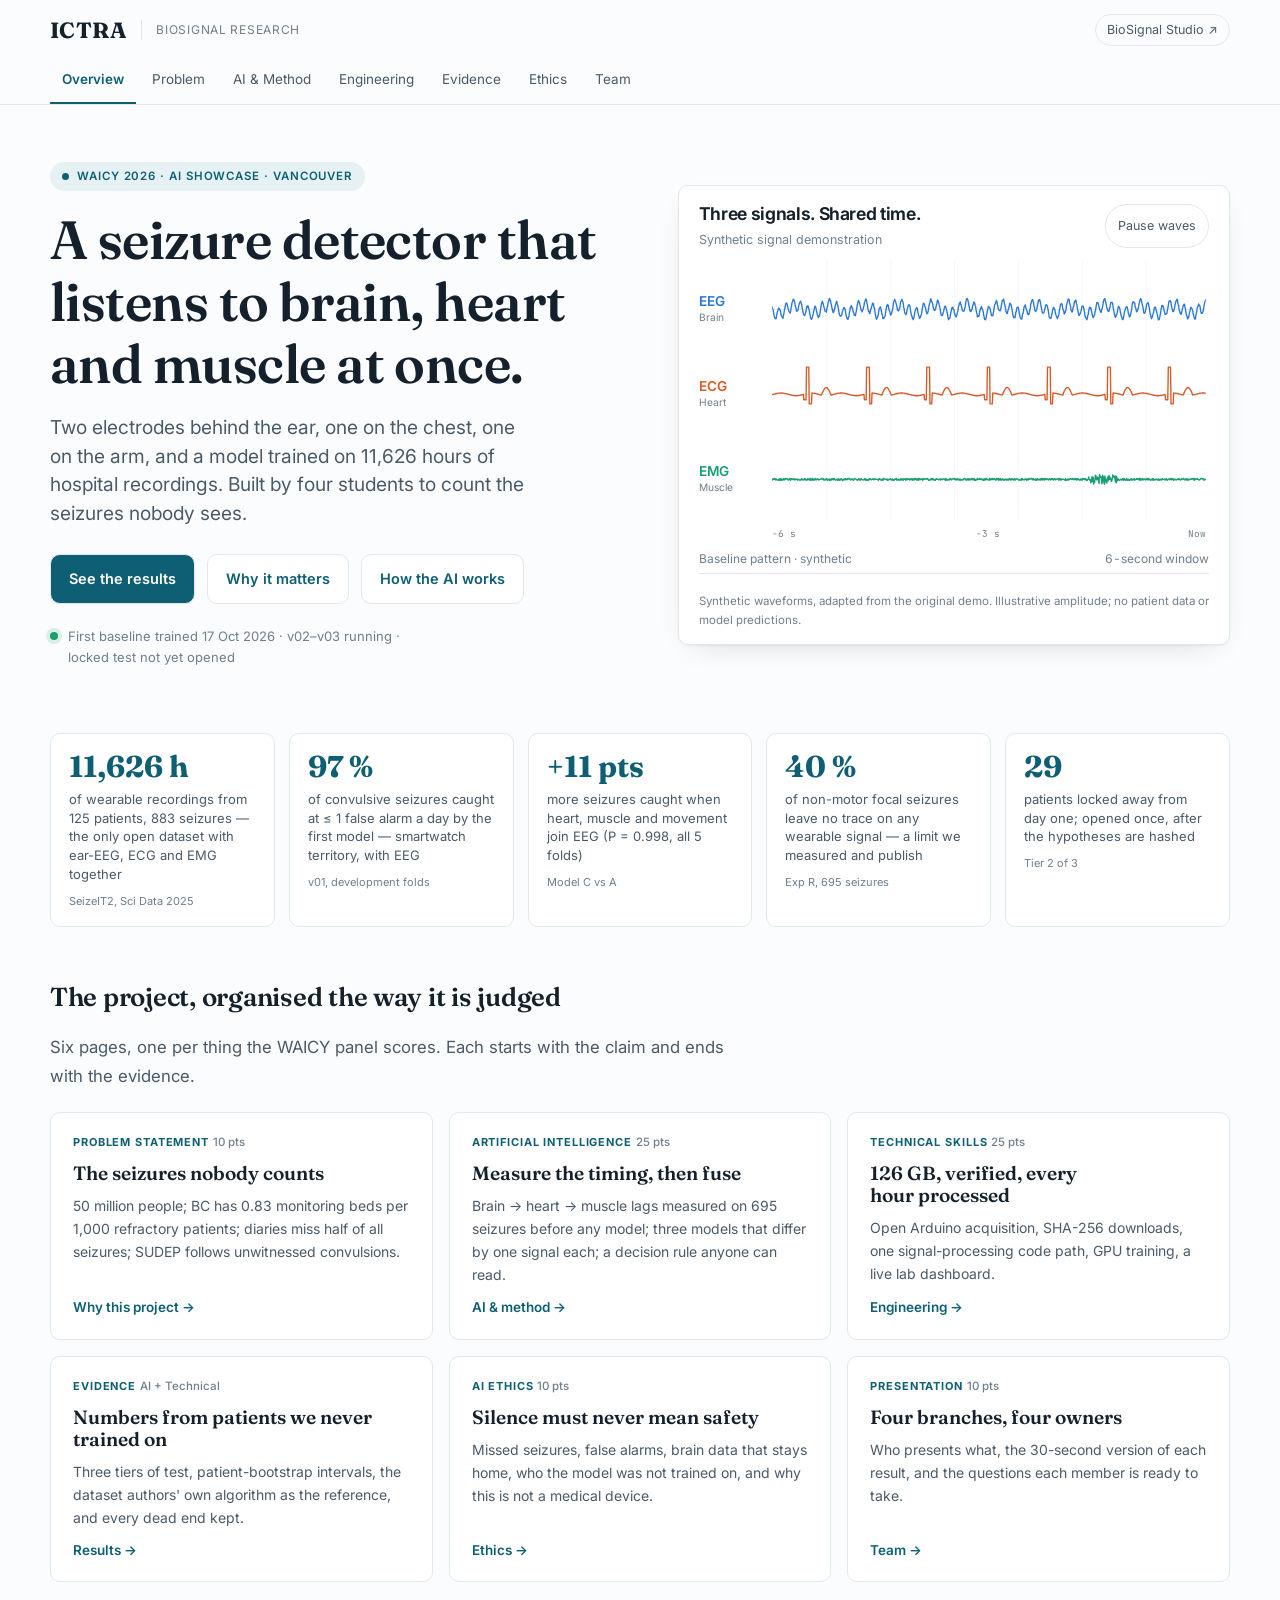
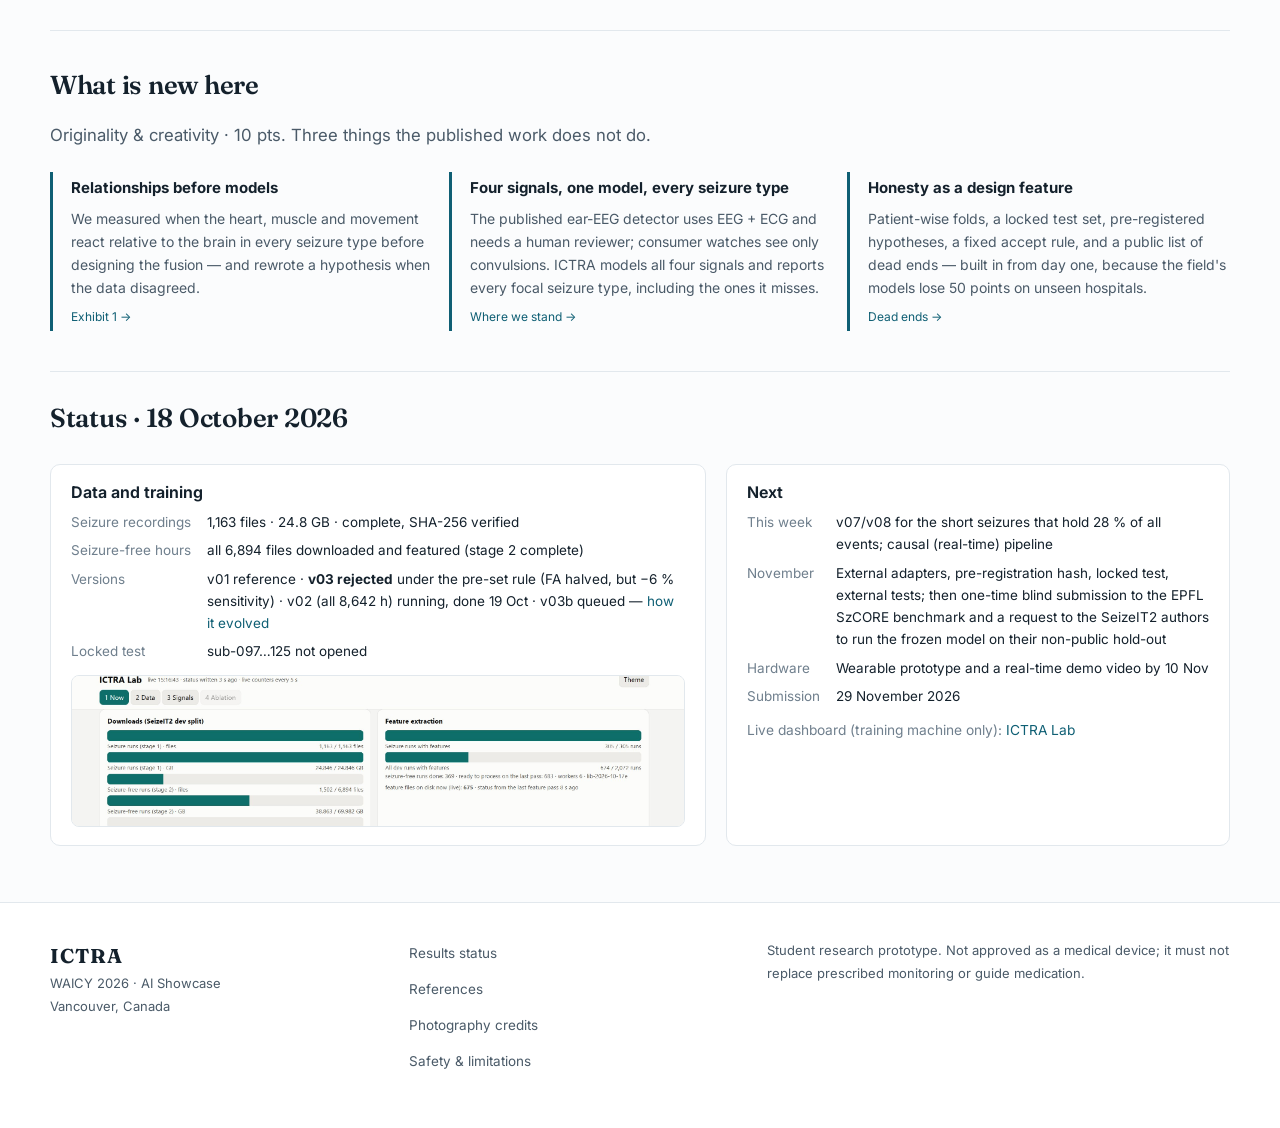
==== index.html @ e7a68065 "ICTRA research site - 18 Oct 2026" ====
<!doctype html><html lang="en" data-theme="light"><head><meta charset="utf-8"><meta name="viewport" content="width=device-width,initial-scale=1"><title>Overview | ICTRA Research</title><meta name="description" content="An open research prototype for multimodal seizure detection."><link rel="stylesheet" href="source.css"><link rel="stylesheet" href="research-layout.css?v=20261018b"><link rel="preconnect" href="https://fonts.googleapis.com"><link rel="preconnect" href="https://fonts.gstatic.com" crossorigin><link rel="stylesheet" href="https://fonts.googleapis.com/css2?family=Fraunces:opsz,wght@9..144,500;9..144,600;9..144,700&family=Inter:wght@400;500;600;700&family=JetBrains+Mono:wght@400;500&display=swap"><link rel="stylesheet" href="ictra-theme.css?v=20261018b"><link rel="icon" href="data:image/svg+xml,%3Csvg xmlns=%27http://www.w3.org/2000/svg%27 viewBox=%270 0 32 32%27%3E%3Crect width=%2732%27 height=%2732%27 rx=%276%27 fill=%27%230d6c86%27/%3E%3Cpolyline points=%274,18 9,18 12,10 15,24 18,14 21,18 28,18%27 fill=%27none%27 stroke=%27%23fff%27 stroke-width=%272.4%27 stroke-linejoin=%27round%27 stroke-linecap=%27round%27/%3E%3C/svg%3E"><meta name="theme-color" content="#0d6c86"><meta property="og:title" content="Overview | ICTRA Research"><meta property="og:description" content="An open research prototype for multimodal seizure detection."><meta property="og:type" content="website"></head><body><a class="skip-link" href="#main">Skip to content</a><header class="site-header"><div class="site-wrap masthead"><a href="index.html" class="site-brand">ICTRA<span>Biosignal Research</span></a><a class="repo-link" href="https://github.com/AICAllenZhou/biosignal-studio" target="_blank" rel="noopener">BioSignal Studio ↗</a><button class="menu-toggle" aria-expanded="false" aria-controls="primary-nav">Menu</button></div><nav id="primary-nav" class="primary-nav" aria-label="Main navigation"><div class="site-wrap"><a href="index.html" aria-current="page">Overview</a><a href="background.html">Problem</a><a href="science.html">AI & Method</a><a href="system.html">Engineering</a><a href="evidence.html">Evidence</a><a href="safety.html">Ethics</a><a href="team.html">Team</a></div></nav></header><main id="main">
<section class="hero site-wrap"><div class="hero-grid">
<div>
<span class="rubric-tag">WAICY 2026 · AI Showcase · Vancouver</span>
<h1>A seizure detector that listens to brain, heart and muscle at once.</h1>
<p class="lede">Two electrodes behind the ear, one on the chest, one on the arm, and a model trained on 11,626 hours of hospital recordings. Built by four students to count the seizures nobody sees.</p>
<div class="hero-actions"><a class="btn btn-primary" href="evidence.html#v01">See the results</a><a class="btn btn-ghost" href="background.html">Why it matters</a><a class="btn btn-ghost" href="science.html#ai">How the AI works</a></div>
<p class="hero-status"><i></i> First baseline trained 17 Oct 2026 · v02–v03 running · locked test not yet opened</p>
</div>
<figure class="signal-panel" id="signal-demo" aria-labelledby="signal-title">
    <div class="signal-panel-heading"><div><h2 id="signal-title">Three signals. Shared time.</h2><p>Synthetic signal demonstration</p></div><button id="wave-toggle" type="button" aria-controls="hero-waves" disabled>Start waves</button></div>
    <svg id="hero-waves" viewBox="0 0 600 330" role="img" aria-labelledby="wave-title wave-description"><title id="wave-title">Scrolling EEG, ECG and EMG demonstration</title><desc id="wave-description">Three synthetic waveforms scroll together, cycling between baseline patterns and increased activity. Not patient recordings, live device measurements or model predictions.</desc><defs><pattern id="wave-grid" width="75" height="100" patternUnits="userSpaceOnUse"><path d="M 0 0 V 100" fill="none" stroke="#e2e9ed" stroke-width="1"/></pattern><clipPath id="wave-clip"><rect x="86" y="0" width="510" height="306"/></clipPath></defs><rect x="86" y="0" width="510" height="306" fill="url(#wave-grid)"/><g class="wave-baselines"><path d="M86 58H596M86 158H596M86 258H596"/></g><g class="wave-labels"><text x="0" y="54" class="wave-eeg">EEG</text><text x="0" y="72" class="wave-sublabel">Brain</text><text x="0" y="154" class="wave-ecg">ECG</text><text x="0" y="172" class="wave-sublabel">Heart</text><text x="0" y="254" class="wave-emg">EMG</text><text x="0" y="272" class="wave-sublabel">Muscle</text></g><g clip-path="url(#wave-clip)" fill="none" stroke-linecap="round" stroke-linejoin="round"><polyline id="wave-eeg" class="wave-trace wave-eeg" points="86,58 112,53 130,64 151,48 170,61 194,53 218,65 240,51 270,59 296,47 320,63 350,51 380,60 410,48 440,65 470,52 500,61 530,50 560,62 596,58"/><polyline id="wave-ecg" class="wave-trace wave-ecg" points="86,158 150,158 158,166 163,129 168,174 176,158 204,158 218,150 232,158 290,158 298,166 303,129 308,174 316,158 344,158 358,150 372,158 430,158 438,166 443,129 448,174 456,158 484,158 498,150 512,158 596,158"/><polyline id="wave-emg" class="wave-trace wave-emg" points="86,258 140,260 180,256 220,260 250,257 270,263 275,244 280,270 286,247 292,264 300,258 350,260 400,256 440,261 480,257 520,260 560,256 596,258"/></g><g class="wave-axis"><text x="86" y="326">−6 s</text><text x="340" y="326" text-anchor="middle">−3 s</text><text x="596" y="326" text-anchor="end">Now</text></g></svg>
    <div class="signal-playback"><span id="wave-state">Static preview</span><span>6-second window</span></div>
    <figcaption>Synthetic waveforms, adapted from the original demo. Illustrative amplitude; no patient data or model predictions.</figcaption>
    <noscript><p class="source-note">JavaScript is off. A static waveform preview is shown.</p></noscript>
  </figure>
</div></section>

<section class="numbers site-wrap" aria-label="ICTRA in numbers">
<div class="numbers-grid">
<div class="num"><b>11,626 h</b><span>of wearable recordings from 125 patients, 883 seizures — the only open dataset with ear-EEG, ECG and EMG together</span><small>SeizeIT2, Sci Data 2025</small></div>
<div class="num"><b>97 %</b><span>of convulsive seizures caught at ≤ 1 false alarm a day by the first model — smartwatch territory, with EEG</span><small>v01, development folds</small></div>
<div class="num"><b>+11 pts</b><span>more seizures caught when heart, muscle and movement join EEG (P = 0.998, all 5 folds)</span><small>Model C vs A</small></div>
<div class="num"><b>40 %</b><span>of non-motor focal seizures leave no trace on any wearable signal — a limit we measured and publish</span><small>Exp R, 695 seizures</small></div>
<div class="num"><b>29</b><span>patients locked away from day one; opened once, after the hypotheses are hashed</span><small>Tier 2 of 3</small></div>
</div>
</section>

<section class="rubric-map site-wrap" aria-labelledby="map-heading">
<div class="sec-head"><h2 id="map-heading">The project, organised the way it is judged</h2><p class="lead">Six pages, one per thing the WAICY panel scores. Each starts with the claim and ends with the evidence.</p></div>
<div class="rubric-grid">
<a class="rubric-card" href="background.html"><span class="k">Problem statement <span class="pts">10 pts</span></span><h3>The seizures nobody counts</h3><p>50 million people; BC has 0.83 monitoring beds per 1,000 refractory patients; diaries miss half of all seizures; SUDEP follows unwitnessed convulsions.</p><span class="go">Why this project →</span></a>
<a class="rubric-card" href="science.html"><span class="k">Artificial intelligence <span class="pts">25 pts</span></span><h3>Measure the timing, then fuse</h3><p>Brain → heart → muscle lags measured on 695 seizures before any model; three models that differ by one signal each; a decision rule anyone can read.</p><span class="go">AI &amp; method →</span></a>
<a class="rubric-card" href="system.html"><span class="k">Technical skills <span class="pts">25 pts</span></span><h3>126 GB, verified, every hour processed</h3><p>Open Arduino acquisition, SHA-256 downloads, one signal-processing code path, GPU training, a live lab dashboard.</p><span class="go">Engineering →</span></a>
<a class="rubric-card" href="evidence.html"><span class="k">Evidence <span class="pts">AI + Technical</span></span><h3>Numbers from patients we never trained on</h3><p>Three tiers of test, patient-bootstrap intervals, the dataset authors' own algorithm as the reference, and every dead end kept.</p><span class="go">Results →</span></a>
<a class="rubric-card" href="safety.html"><span class="k">AI ethics <span class="pts">10 pts</span></span><h3>Silence must never mean safety</h3><p>Missed seizures, false alarms, brain data that stays home, who the model was not trained on, and why this is not a medical device.</p><span class="go">Ethics →</span></a>
<a class="rubric-card" href="team.html"><span class="k">Presentation <span class="pts">10 pts</span></span><h3>Four branches, four owners</h3><p>Who presents what, the 30-second version of each result, and the questions each member is ready to take.</p><span class="go">Team →</span></a>
</div>
</section>

<section class="newness site-wrap" aria-labelledby="new-heading">
<div class="sec-head"><h2 id="new-heading">What is new here</h2><p class="lead">Originality &amp; creativity · 10 pts. Three things the published work does not do.</p></div>
<div class="new-grid">
<div class="new-item"><b>Relationships before models</b><p>We measured when the heart, muscle and movement react relative to the brain in every seizure type before designing the fusion — and rewrote a hypothesis when the data disagreed.</p><small><a href="evidence.html#expr">Exhibit 1 →</a></small></div>
<div class="new-item"><b>Four signals, one model, every seizure type</b><p>The published ear-EEG detector uses EEG + ECG and needs a human reviewer; consumer watches see only convulsions. ICTRA models all four signals and reports every focal seizure type, including the ones it misses.</p><small><a href="evidence.html#landscape">Where we stand →</a></small></div>
<div class="new-item"><b>Honesty as a design feature</b><p>Patient-wise folds, a locked test set, pre-registered hypotheses, a fixed accept rule, and a public list of dead ends — built in from day one, because the field's models lose 50 points on unseen hospitals.</p><small><a href="evidence.html#negative">Dead ends →</a></small></div>
</div>
</section>

<section class="status-strip site-wrap" aria-labelledby="status-heading">
<div class="sec-head"><h2 id="status-heading">Status · 18 October 2026</h2></div>
<div class="status-grid">
<div class="status-card"><h3>Data and training</h3><dl><dt>Seizure recordings</dt><dd>1,163 files · 24.8 GB · complete, SHA-256 verified</dd><dt>Seizure-free hours</dt><dd>all 6,894 files downloaded and featured (stage 2 complete)</dd><dt>Versions</dt><dd>v01 reference · <b>v03 rejected</b> under the pre-set rule (FA halved, but −6 % sensitivity) · v02 (all 8,642 h) running, done 19 Oct · v03b queued — <a href="evidence.html#evolution">how it evolved</a></dd><dt>Locked test</dt><dd>sub-097…125 not opened</dd></dl><a class="thumb" href="system.html#pipeline"><img src="assets/lab-record-4-training.jpg" width="2046" height="1290" loading="lazy" alt="ICTRA Lab dashboard during the first training run"></a></div>
<div class="status-card"><h3>Next</h3><dl><dt>This week</dt><dd>v07/v08 for the short seizures that hold 28 % of all events; causal (real-time) pipeline</dd><dt>November</dt><dd>External adapters, pre-registration hash, locked test, external tests; then one-time blind submission to the EPFL SzCORE benchmark and a request to the SeizeIT2 authors to run the frozen model on their non-public hold-out</dd><dt>Hardware</dt><dd>Wearable prototype and a real-time demo video by 10 Nov</dd><dt>Submission</dt><dd>29 November 2026</dd></dl><p class="small muted" style="margin-top:12px">Live dashboard (training machine only): <a href="http://127.0.0.1:8766" target="_blank" rel="noopener">ICTRA Lab</a></p></div>
</div>
</section>
</main><footer class="site-footer"><div class="site-wrap"><div><b>ICTRA</b><p>WAICY 2026 · AI Showcase<br>Vancouver, Canada</p></div><div><a href="evidence.html#results">Results status</a><a href="evidence.html#references">References</a><a href="evidence.html#image-credits">Photography credits</a><a href="safety.html">Safety & limitations</a></div><p>Student research prototype. Not approved as a medical device; it must not replace prescribed monitoring or guide medication.</p></div></footer><script src="research.js"></script><script src="navigation.js"></script><script src="waveforms.js"></script></body></html>
---- source.css ----
/* Layout concept: a clinical "chart recorder" page — a full-width signal strip up top, then a single 1080px column where
   each section pairs a short argument with one exhibit (chart or diagram). Three fixed signal colours carry EEG/ECG/EMG
   identity everywhere; a single deep teal is the page accent; alert red is reserved for the alarm state. */
:root{
  --bg:#f4f6f8; --surface:#ffffff; --surface-2:#eaeef2; --ink:#131a22; --ink-2:#46515e; --muted:#7c8794; --line:#dde3ea;
  --accent:#0d6c86; --accent-ink:#ffffff; --accent-soft:#dcedf3;
  --eeg:#2a78d6; --ecg:#eb6834; --emg:#1baf7a; --alert:#d03b3b; --good:#0ca30c; --grid:#e4e8ed; --axis:#b9c2cc;
  --display:"Instrument Sans",system-ui,-apple-system,"Segoe UI",sans-serif;
  --body:"IBM Plex Sans",system-ui,-apple-system,"Segoe UI",sans-serif;
  --mono:"IBM Plex Mono",ui-monospace,SFMono-Regular,Menlo,monospace;
  --shadow:0 1px 2px rgba(19,26,34,.06),0 8px 24px -12px rgba(19,26,34,.18);
}
@media (prefers-color-scheme: dark){
  :root:not([data-theme="light"]){
    --bg:#0e1116; --surface:#161a21; --surface-2:#1e242c; --ink:#eef2f6; --ink-2:#b6c0cb; --muted:#7f8a97; --line:#273039;
    --accent:#3fb6d8; --accent-ink:#06202a; --accent-soft:#12303a;
    --eeg:#3987e5; --ecg:#d95926; --emg:#199e70; --alert:#e66767; --good:#2fbf2f; --grid:#242b34; --axis:#3a434e;
    --shadow:0 1px 2px rgba(0,0,0,.4),0 10px 28px -14px rgba(0,0,0,.6);
    color-scheme:dark;
  }
}
:root[data-theme="dark"]{
  --bg:#0e1116; --surface:#161a21; --surface-2:#1e242c; --ink:#eef2f6; --ink-2:#b6c0cb; --muted:#7f8a97; --line:#273039;
  --accent:#3fb6d8; --accent-ink:#06202a; --accent-soft:#12303a;
  --eeg:#3987e5; --ecg:#d95926; --emg:#199e70; --alert:#e66767; --good:#2fbf2f; --grid:#242b34; --axis:#3a434e;
  --shadow:0 1px 2px rgba(0,0,0,.4),0 10px 28px -14px rgba(0,0,0,.6);
  color-scheme:dark;
}
*{box-sizing:border-box}
html{scroll-behavior:smooth}
@media (prefers-reduced-motion:reduce){html{scroll-behavior:auto}}
body{margin:0;background:var(--bg);color:var(--ink);font-family:var(--body);font-size:16px;line-height:1.55;-webkit-font-smoothing:antialiased}
body::before{content:"";position:fixed;inset:0 0 auto;height:env(safe-area-inset-top,0px);z-index:10;background:var(--bg)}
a{color:var(--accent);text-decoration:none}
a:hover{text-decoration:underline}
:focus-visible{outline:2px solid var(--accent);outline-offset:2px;border-radius:4px}
h1,h2,h3,h4{font-family:var(--display);line-height:1.12;margin:0;text-wrap:balance;letter-spacing:-.01em}
h1{font-size:clamp(2.1rem,5vw,3.6rem);font-weight:600}
h2{font-size:clamp(1.6rem,3.2vw,2.3rem);font-weight:600}
h3{font-size:1.2rem;font-weight:600}
p{margin:0}
.wrap{max-width:1080px;margin:0 auto;padding-left:max(16px,env(safe-area-inset-left,0px));padding-right:max(16px,env(safe-area-inset-right,0px))}
.eyebrow{font-family:var(--mono);font-size:.74rem;letter-spacing:.12em;text-transform:uppercase;color:var(--accent);font-weight:500}
.lead{font-size:1.12rem;color:var(--ink-2);max-width:62ch}
.muted{color:var(--muted)}
.small{font-size:.86rem}
.mono{font-family:var(--mono)}
.tabular{font-variant-numeric:tabular-nums}
section{padding-block:72px;border-top:1px solid var(--line)}
section:first-of-type{border-top:0}
.sec-head{display:grid;gap:12px;max-width:760px;margin-bottom:36px}
.sec-head .rubric{display:inline-flex;align-items:center;gap:8px;font-family:var(--mono);font-size:.74rem;color:var(--ink-2);background:var(--surface-2);border-radius:999px;padding:4px 10px;width:max-content}
.sec-head .rubric b{color:var(--accent);font-weight:600}
.grid{display:grid;gap:20px}
.g2{grid-template-columns:repeat(2,minmax(0,1fr))}
.g3{grid-template-columns:repeat(3,minmax(0,1fr))}
.g4{grid-template-columns:repeat(4,minmax(0,1fr))}
@media (max-width:900px){.g3,.g4{grid-template-columns:repeat(2,minmax(0,1fr))}}
@media (max-width:620px){.g2,.g3,.g4{grid-template-columns:1fr}}
.grid>*{min-width:0}
.card{background:var(--surface);border:1px solid var(--line);border-radius:14px;padding:22px}
.card h3{margin-bottom:8px}
.card p{color:var(--ink-2)}
figure{margin:0;background:var(--surface);border:1px solid var(--line);border-radius:14px;padding:20px;overflow:hidden}
figure svg{display:block;max-width:100%;height:auto}
figcaption{margin-top:12px;font-size:.88rem;color:var(--ink-2)}
figure.photo{padding:0}
figure.photo img{display:block;width:100%;height:auto;max-width:100%;border-radius:14px 14px 0 0}
figure.photo figcaption{padding:12px 20px 16px;margin:0}
figcaption a{font-family:var(--mono);font-size:.78rem}
.scroll-x{overflow-x:auto}
table{width:100%;border-collapse:collapse;font-size:.92rem}
th,td{text-align:left;padding:10px 12px;border-bottom:1px solid var(--line);vertical-align:top}
th{font-family:var(--mono);font-size:.72rem;letter-spacing:.08em;text-transform:uppercase;color:var(--muted);font-weight:500}
td:first-child{font-weight:500}
.sig{display:inline-block;width:10px;height:10px;border-radius:3px;vertical-align:middle;margin-right:6px}
.sig.eeg{background:var(--eeg)}.sig.ecg{background:var(--ecg)}.sig.emg{background:var(--emg)}
.tag{display:inline-block;font-family:var(--mono);font-size:.7rem;letter-spacing:.06em;text-transform:uppercase;padding:3px 8px;border-radius:6px;background:var(--surface-2);color:var(--ink-2)}
.tag.eeg{color:var(--eeg)}.tag.ecg{color:var(--ecg)}.tag.emg{color:var(--emg)}
.tbd{font-family:var(--mono);font-size:.78rem;color:var(--alert);background:color-mix(in srgb,var(--alert) 10%,transparent);padding:2px 6px;border-radius:5px}

/* nav */
.nav{position:sticky;top:env(safe-area-inset-top,0px);z-index:20;background:color-mix(in srgb,var(--bg) 86%,transparent);backdrop-filter:blur(10px);border-bottom:1px solid var(--line)}
.nav .wrap{display:flex;align-items:center;gap:18px;height:56px}
.brand{display:flex;align-items:center;gap:10px;font-family:var(--display);font-weight:700;font-size:1.05rem;color:var(--ink);letter-spacing:.02em}
.brand .mark{width:26px;height:26px;border-radius:7px;background:var(--accent);display:grid;place-items:center}
.brand .mark svg{width:18px;height:18px}
.nav nav{margin-left:auto;display:flex;gap:4px;overflow-x:auto;scrollbar-width:none;min-width:0;flex:0 1 auto}
.nav nav::-webkit-scrollbar{display:none}
.nav nav a{font-size:.84rem;color:var(--ink-2);padding:6px 10px;border-radius:8px;white-space:nowrap}
.nav nav a:hover{background:var(--surface-2);text-decoration:none;color:var(--ink)}

/* hero */
.hero{padding-block:56px 48px}
.hero-grid{display:grid;grid-template-columns:1.1fr .9fr;gap:40px;align-items:end}
@media (max-width:860px){.hero-grid{grid-template-columns:1fr}}
.hero h1 span{color:var(--accent)}
.hero .cta{display:flex;flex-wrap:wrap;gap:10px;margin-top:22px}
.btn{display:inline-flex;align-items:center;gap:8px;padding:10px 16px;border-radius:10px;font-weight:600;font-size:.92rem;border:1px solid var(--line);background:var(--surface);color:var(--ink)}
.btn:hover{text-decoration:none;border-color:var(--accent)}
.btn.primary{background:var(--accent);color:var(--accent-ink);border-color:var(--accent)}
.hero-meta{display:flex;flex-wrap:wrap;gap:8px 18px;margin-top:18px;font-family:var(--mono);font-size:.76rem;color:var(--muted)}
.stats{display:grid;grid-template-columns:repeat(3,minmax(0,1fr));gap:14px}
@media (max-width:480px){.stats{grid-template-columns:1fr}}
.stat{background:var(--surface);border:1px solid var(--line);border-radius:14px;padding:16px 18px}
.stat b{display:block;font-family:var(--display);font-size:2rem;font-weight:600;letter-spacing:-.02em;line-height:1}
.stat span{display:block;margin-top:8px;font-size:.84rem;color:var(--ink-2)}
.stat a{font-family:var(--mono);font-size:.7rem}

/* signal strip */
.strip{margin-top:44px;background:var(--surface);border:1px solid var(--line);border-radius:16px;box-shadow:var(--shadow);overflow:hidden}
.strip-head{display:flex;flex-wrap:wrap;align-items:center;gap:10px 18px;padding:12px 18px;border-bottom:1px solid var(--line);font-family:var(--mono);font-size:.74rem;color:var(--ink-2)}
.strip-head .state{margin-left:auto;display:inline-flex;align-items:center;gap:8px;font-weight:500}
.strip-head .dot{width:9px;height:9px;border-radius:50%;background:var(--good)}
.strip-head .state.alert .dot{background:var(--alert);box-shadow:0 0 0 4px color-mix(in srgb,var(--alert) 25%,transparent)}
.strip-head .state.alert{color:var(--alert)}
.strip canvas{display:block;width:100%;height:auto}
.strip-foot{display:grid;grid-template-columns:auto 1fr auto;align-items:center;gap:14px;padding:12px 18px;border-top:1px solid var(--line);font-family:var(--mono);font-size:.74rem;color:var(--ink-2)}
.pbar{height:8px;background:var(--surface-2);border-radius:999px;overflow:hidden;position:relative}
.pbar i{position:absolute;inset:0 auto 0 0;width:4%;background:var(--accent);border-radius:999px;transition:width .3s linear}
.pbar s{position:absolute;top:-3px;bottom:-3px;left:70%;width:2px;background:var(--alert);opacity:.7}
.strip-foot b{font-weight:500;color:var(--ink);min-width:7ch;text-align:right}

/* news */
.news{display:grid;grid-template-columns:repeat(3,minmax(0,1fr));gap:16px}
@media (max-width:900px){.news{grid-template-columns:repeat(2,minmax(0,1fr))}}
@media (max-width:600px){.news{grid-template-columns:1fr}}
.news a.item{display:flex;flex-direction:column;gap:10px;background:var(--surface);border:1px solid var(--line);border-radius:14px;padding:18px;color:var(--ink);min-height:100%}
.news a.item:hover{text-decoration:none;border-color:var(--accent)}
.news .src{display:flex;justify-content:space-between;gap:10px;font-family:var(--mono);font-size:.7rem;color:var(--muted);text-transform:uppercase;letter-spacing:.06em}
.news .fig{font-family:var(--display);font-size:1.7rem;font-weight:600;letter-spacing:-.02em;line-height:1}
.news .fig small{font-size:.9rem;font-weight:500;color:var(--ink-2);letter-spacing:0;margin-left:6px}
.news h3{font-size:1rem;font-weight:600}
.news p{font-size:.9rem;color:var(--ink-2)}
.news .more{margin-top:auto;font-family:var(--mono);font-size:.74rem;color:var(--accent)}

/* steps */
.steps{counter-reset:s;display:grid;gap:12px}
.step{display:grid;grid-template-columns:44px 1fr;gap:2px 14px;background:var(--surface);border:1px solid var(--line);border-radius:12px;padding:14px 16px}
.step::before{counter-increment:s;content:counter(s,decimal-leading-zero);font-family:var(--mono);color:var(--accent);font-size:.9rem;padding-top:3px;grid-row:1/3}
.step b,.step span{grid-column:2}
.design-grid{display:grid;grid-template-columns:1fr 1fr 1fr 340px;gap:20px;align-items:start}
@media (max-width:1000px){.design-grid{grid-template-columns:1fr 1fr}}
@media (max-width:620px){.design-grid{grid-template-columns:1fr}}
.step b{display:block;font-family:var(--display);font-weight:600;margin-bottom:2px}
.step span{color:var(--ink-2);font-size:.94rem}

/* big ideas */
.ideas{display:grid;grid-template-columns:repeat(5,minmax(0,1fr));gap:12px}
@media (max-width:1000px){.ideas{grid-template-columns:repeat(3,minmax(0,1fr))}}
@media (max-width:640px){.ideas{grid-template-columns:1fr}}
.idea{background:var(--surface);border:1px solid var(--line);border-radius:12px;padding:16px}
.idea .n{font-family:var(--mono);color:var(--accent);font-size:.72rem;letter-spacing:.1em}
.idea h4{font-family:var(--display);font-size:1rem;margin:6px 0 8px}
.idea p{font-size:.88rem;color:var(--ink-2)}

/* kofn */
.kofn{display:flex;flex-wrap:wrap;gap:6px;align-items:flex-end}
.kofn .w{width:46px;text-align:center;font-family:var(--mono);font-size:.7rem;color:var(--ink-2)}
.kofn .w i{display:block;height:54px;border-radius:6px;background:var(--surface-2);position:relative;margin-bottom:4px;overflow:hidden}
.kofn .w i b{position:absolute;left:0;right:0;bottom:0;background:var(--eeg);opacity:.55}
.kofn .w.hit i b{background:var(--accent);opacity:1}
.kofn .w.alert i{outline:2px solid var(--alert)}
.kofn .thr{width:100%;font-family:var(--mono);font-size:.72rem;color:var(--muted)}

/* phone mock */
.phone{width:min(300px,100%);margin:0 auto;background:var(--ink);border-radius:30px;padding:12px;box-shadow:var(--shadow)}
.phone .scr{background:var(--surface);border-radius:20px;padding:18px 16px;min-height:380px;display:flex;flex-direction:column;gap:12px}
.phone .time{font-family:var(--mono);font-size:.72rem;color:var(--muted);display:flex;justify-content:space-between}
.phone .notif{border:1px solid var(--line);border-left:4px solid var(--alert);border-radius:12px;padding:12px}
.phone .notif b{display:block;font-family:var(--display);font-size:1rem}
.phone .notif span{font-size:.84rem;color:var(--ink-2)}
.phone .elapsed{font-family:var(--display);font-size:2.4rem;font-weight:600;letter-spacing:-.02em;text-align:center;margin-top:6px}
.phone .mini{display:grid;gap:6px}
.phone .mini div{height:26px;border-radius:6px;background:var(--surface-2);position:relative;overflow:hidden}
.phone .mini svg{position:absolute;inset:0;width:100%;height:100%}
.phone .ack{margin-top:auto;background:var(--accent);color:var(--accent-ink);text-align:center;border-radius:12px;padding:12px;font-weight:600}
.phone .snooze{text-align:center;font-size:.8rem;color:var(--muted)}

/* ethics */
.err{display:grid;grid-template-columns:1fr 1fr;gap:16px}
@media (max-width:700px){.err{grid-template-columns:1fr}}
.err .card{border-top:4px solid var(--alert)}
.err .card.fp{border-top-color:var(--ecg)}
.err dl{margin:10px 0 0;display:grid;grid-template-columns:auto 1fr;gap:6px 12px;font-size:.9rem}
.err dt{font-family:var(--mono);font-size:.7rem;letter-spacing:.08em;text-transform:uppercase;color:var(--muted);padding-top:3px}
.err dd{margin:0;color:var(--ink-2)}

/* results placeholder */
.soon{border:1px dashed var(--axis);border-radius:14px;padding:28px;background:transparent;display:grid;gap:18px}
.soon .frames{display:grid;grid-template-columns:repeat(3,minmax(0,1fr));gap:14px}
@media (max-width:800px){.soon .frames{grid-template-columns:1fr}}
.soon .frame{aspect-ratio:4/3;max-width:100%;border:1px dashed var(--axis);border-radius:10px;display:grid;place-items:center;text-align:center;padding:14px;color:var(--muted);font-family:var(--mono);font-size:.76rem}

/* pipeline shots */
.shots{display:grid;grid-template-columns:repeat(3,minmax(0,1fr));gap:16px;align-items:start}
@media (max-width:900px){.shots{grid-template-columns:1fr}}
.shots figure.photo img{border-radius:14px 14px 0 0}
.pipe-stats{display:grid;grid-template-columns:repeat(5,minmax(0,1fr));gap:12px;margin-bottom:22px}
@media (max-width:1000px){.pipe-stats{grid-template-columns:repeat(3,minmax(0,1fr))}}
@media (max-width:620px){.pipe-stats{grid-template-columns:1fr 1fr}}

/* team */
.team{display:grid;grid-template-columns:repeat(5,minmax(0,1fr));gap:12px}
@media (max-width:1000px){.team{grid-template-columns:repeat(3,minmax(0,1fr))}}
@media (max-width:620px){.team{grid-template-columns:1fr 1fr}}
.member{background:var(--surface);border:1px solid var(--line);border-radius:12px;padding:16px}
.member .av{width:44px;height:44px;border-radius:12px;display:grid;place-items:center;font-family:var(--display);font-weight:700;color:#fff;margin-bottom:10px}
.member b{display:block;font-family:var(--display)}
.member span{font-size:.84rem;color:var(--ink-2)}

/* references */
.refs{columns:2;column-gap:32px;font-size:.84rem;color:var(--ink-2)}
@media (max-width:760px){.refs{columns:1}}
.refs p{break-inside:avoid;margin-bottom:8px;padding-left:1.2em;text-indent:-1.2em}
footer{padding-block:40px 60px;border-top:1px solid var(--line);color:var(--muted);font-size:.84rem}
.legend{display:flex;flex-wrap:wrap;gap:8px 16px;font-size:.8rem;color:var(--ink-2);margin-top:10px}
.legend i{display:inline-block;width:12px;height:12px;border-radius:3px;margin-right:6px;vertical-align:-1px}
.callout{background:var(--accent-soft);border-radius:14px;padding:20px 22px;color:var(--ink);display:grid;gap:6px}
.callout b{font-family:var(--display)}
@media (prefers-reduced-motion:reduce){.pbar i{transition:none}}
---- research-layout.css ----
/* Native CSS research presentation. Variance 3, motion 1, density 5.
   Signal colours preserve the supplied project's EEG/ECG/EMG mapping. */
:root,:root[data-theme="light"]{--bg:#fff;--surface:#fff;--surface-2:#f4f6f8;--ink:#192b3b;--ink-2:#425567;--muted:#586b7c;--line:#dce3e8;--accent:#175675;--accent-ink:#fff;--accent-soft:#edf4f7;--eeg:#2866a9;--ecg:#b74930;--emg:#287650;--alert:#ae3434;--grid:#e7ecf0;--axis:#a7b6c3;--display:"Segoe UI",Arial,sans-serif;--body:"Segoe UI",Arial,sans-serif;--mono:Consolas,monospace;color-scheme:light}
body{font-family:var(--body);font-size:16px;line-height:1.65;background:#fff}body::before{display:none}h1,h2,h3,h4{letter-spacing:-.025em;line-height:1.23;font-weight:650;text-wrap:pretty}h1{font-size:clamp(2rem,3.3vw,3rem)}h2{font-size:1.75rem}h3{font-size:1.1rem}p{max-width:75ch}a{color:var(--accent);text-underline-offset:4px}a:hover{text-decoration:underline}::selection{background:#dcebf5;color:#192b3b}:focus-visible{outline:3px solid #267ea9;outline-offset:4px}img{max-width:100%;height:auto}section{padding:0;border:0}.site-wrap{width:min(1240px,calc(100% - 64px));margin:auto}.skip-link{position:absolute;top:-100px;left:20px;z-index:100;background:white;padding:12px}.skip-link:focus{top:8px}
.site-header{background:#fff;border-top:4px solid #175675}.masthead{display:flex;align-items:center;min-height:78px;gap:30px}.site-brand{font-size:27px;font-weight:750;letter-spacing:.025em;display:flex;align-items:center;gap:24px;color:var(--ink);text-decoration:none!important}.site-brand span{font-size:14px;font-weight:400;letter-spacing:0;border-left:1px solid #bcc8d1;padding-left:24px;color:var(--ink-2)}.repo-link{margin-left:auto;font-size:13px}.primary-nav{border-top:1px solid #edf0f3;border-bottom:1px solid var(--line)}.primary-nav .site-wrap{display:flex;gap:36px}.primary-nav a{display:block;padding:13px 0 12px;font-size:14px;color:var(--ink-2);border-bottom:3px solid transparent;text-decoration:none}.primary-nav a[aria-current="page"]{border-bottom-color:var(--accent);color:var(--accent);font-weight:650}.primary-nav a:hover{border-bottom-color:#a6bac9}.menu-toggle{display:none;border:1px solid var(--line);background:white;padding:8px 13px;font:inherit;font-size:14px;color:var(--ink)}
.home-intro{display:grid;grid-template-columns:.85fr 1.15fr;gap:58px;align-items:center;padding-block:54px 44px}.home-copy h1{margin-bottom:22px}.home-summary{font-size:19px!important;line-height:1.5;color:var(--ink)!important;margin-bottom:18px}.home-copy>p{font-size:15px;color:var(--ink-2)}.home-actions{display:flex;align-items:center;gap:24px;margin:28px 0 26px;flex-wrap:wrap}.action-primary{display:inline-block;padding:10px 17px;background:var(--accent);border-radius:3px;color:white;font-size:14px;font-weight:600;text-decoration:none!important}.action-primary:hover{background:#103d54}.action-link{font-size:14px;font-weight:600}.study-state{font-size:12px!important;line-height:1.6;padding-top:16px;border-top:1px solid var(--line);max-width:47ch}.study-state strong{display:block;color:var(--ink);font-weight:600}.home-figure{background:none;border:0;padding:0;border-radius:0;overflow:visible}.home-figure img{display:block;width:100%;height:auto;border-radius:0}.home-figure figcaption{font-size:11px;line-height:1.65;color:var(--muted);margin-top:10px}.home-figure figcaption a{white-space:nowrap}.home-research{padding:40px 0 48px;border-top:1px solid var(--line);display:grid;grid-template-columns:1.2fr 1fr;gap:90px}.home-research h2,.home-records h2{font-size:23px;margin-bottom:15px}.home-research p{font-size:15px;color:var(--ink-2)}.signal-definitions{display:flex;gap:32px;margin:26px 0}.signal-definitions div{flex:1}.signal-definitions dt{font-size:15px;font-weight:700}.signal-definitions dd{margin:6px 0 0;font-size:12px;color:var(--muted)}.signal-definitions div:nth-child(1) dt{color:var(--eeg)}.signal-definitions div:nth-child(2) dt{color:var(--ecg)}.signal-definitions div:nth-child(3) dt{color:var(--emg)}.study-record{background:#f4f7f9;padding:24px 28px;border-radius:3px}.study-record h2{font-size:18px}.study-record dl{margin:0 0 18px}.study-record dl div{display:grid;grid-template-columns:1fr 1fr;gap:16px;font-size:13px;padding:5px 0}.study-record dt{color:var(--muted)}.study-record dd{margin:0;font-weight:600}.study-record a{font-size:13px}.home-records{padding:42px 0 58px;border-top:1px solid var(--line)}.record-heading{margin-bottom:28px}.record-heading p{font-size:13px;color:var(--muted)}.record-grid{display:grid;grid-template-columns:1fr 1fr 1.1fr;gap:28px;align-items:start}.record-grid figure{border:1px solid var(--line);padding:0;border-radius:4px}.record-grid figure img{width:100%;height:280px;object-fit:cover;object-position:top;display:block}.record-grid figcaption{padding:12px 15px;margin:0;font-size:12px}.record-note{padding:10px 0 0 16px}.record-note h3{font-size:21px;margin-bottom:15px}.record-note p{font-size:14px;color:var(--ink-2);margin-bottom:24px}.record-note a{display:block;margin-top:15px}
.page-heading{padding:32px 0 34px;border-bottom:1px solid var(--line)}.breadcrumb{font-size:12px;color:var(--muted);margin-bottom:22px}.page-heading h1{font-size:34px;margin-bottom:13px}.page-heading>p{font-size:16px;color:var(--ink-2)}.document-layout{display:grid;grid-template-columns:180px minmax(0,1fr);gap:54px;padding:40px 0 70px}.contents nav{position:sticky;top:30px}.contents p{font-size:12px;font-weight:650;color:var(--muted);margin-bottom:13px}.contents a{display:block;font-size:13px;padding:8px 0 8px 13px;border-left:2px solid var(--line);color:var(--ink-2)}.contents a:hover{border-color:var(--accent);color:var(--accent);background:var(--surface-2);text-decoration:none}.document-content{min-width:0}.research-section{padding:0 0 46px;margin-bottom:40px;border-bottom:1px solid var(--line);scroll-margin-top:24px}.research-section:last-child{border-bottom:0;margin-bottom:0}.research-section>.wrap{max-width:none;padding:0;width:100%}.sec-head{max-width:76ch;margin-bottom:28px;gap:12px}.sec-head h2{font-size:26px}.lead{font-size:16px;line-height:1.7;color:var(--ink-2);max-width:75ch}.figure-label{font-size:12px;line-height:1.5;color:var(--muted);margin-bottom:6px}.card{border:0;background:transparent;padding:18px 0;border-radius:0;box-shadow:none}.card h3{font-size:17px}.card p,.idea p,.step span{font-size:14px;line-height:1.7}.grid{gap:24px}.g3,.g4{grid-template-columns:repeat(2,minmax(0,1fr))}.g2{grid-template-columns:repeat(2,minmax(0,1fr))}figure{padding:22px;border-radius:4px;border:1px solid var(--line);box-shadow:none}figure h3{font-size:17px;line-height:1.4}figcaption{font-size:12px;line-height:1.7;color:var(--muted)}figure.photo img{border-radius:0}figure.photo figcaption{padding:15px 18px}.image-link{display:block}.image-link:focus-visible{outline-offset:0}.technical-details{border:1px solid var(--line);border-radius:4px;margin-block:20px;background:white;grid-column:1/-1}.technical-details summary{padding:14px 18px;font-size:14px;font-weight:600;cursor:pointer;color:var(--accent)}.technical-details[open] summary{border-bottom:1px solid var(--line);background:var(--surface-2)}.technical-details .card{margin:0!important;border:0}.explanation summary{font-size:13px;color:var(--accent);cursor:pointer;list-style-position:inside}.explanation[open] summary{margin-bottom:10px}.explanation p{margin-block:8px}.scroll-x{max-width:100%;overscroll-behavior-x:contain}table{font-size:13px}th{font-family:var(--body);font-size:11px;letter-spacing:.03em;background:var(--surface-2);color:var(--ink-2)}td{min-width:100px;line-height:1.6}td:nth-child(2){min-width:190px}.tag{font-family:var(--body);letter-spacing:0;font-size:11px}
.news{display:grid;grid-template-columns:1fr;gap:0}.news a.item{border:0;border-bottom:1px solid var(--line);border-radius:0;padding:22px 0;gap:8px;display:block;min-height:0}.news .src{font-family:var(--body);text-transform:none;font-size:12px;letter-spacing:0;margin-bottom:7px}.news h3{font-size:18px;line-height:1.4;margin-block:7px}.news .fig{font-size:20px;line-height:1.3;float:right;margin:8px 0 10px 25px;text-align:right;color:var(--ink-2)}.news .fig small{display:block;font-size:12px;font-weight:400}.news .more{display:block;margin-top:9px;font-family:var(--body);font-size:12px}.news p{font-size:14px}.ideas{grid-template-columns:1fr;gap:0}.idea{border:0;border-bottom:1px solid var(--line);border-radius:0;padding:18px 0}.idea .n{font:12px var(--body);color:var(--muted);letter-spacing:0}.idea h4{font-size:17px}.kofn{gap:7px}.kofn .w{width:38px}.design-grid{grid-template-columns:repeat(3,minmax(0,1fr))}.design-grid .phone{grid-column:2}.prototype-caption{grid-column:1/-1;font-size:12px;color:var(--muted)}.steps{gap:0}.step{border:0;border-bottom:1px solid var(--line);background:none;border-radius:0;padding:16px 0}.err{gap:28px}.err .card,.err .card.fp{border:0}.err dt{font-family:var(--body);font-size:11px}.err dd{font-size:14px}.phone{box-shadow:none}.pipe-stats{grid-template-columns:repeat(3,minmax(0,1fr));gap:22px}.stat{border:0;background:var(--surface-2);border-radius:3px;padding:18px}.stat b{font-size:26px}.stat span{font-size:12px;line-height:1.6}.shots{grid-template-columns:repeat(2,minmax(0,1fr));gap:18px}.shots figcaption{font-size:11px}.soon{border:1px solid var(--line);border-radius:4px;padding:24px}.soon .frames{grid-template-columns:repeat(2,minmax(0,1fr))}.soon .frame{aspect-ratio:auto;min-height:105px;border:0;border-radius:0;background:var(--surface-2);font-family:var(--body);font-size:12px;text-align:left;justify-items:start;line-height:1.7}.team{grid-template-columns:1fr;padding:0;gap:0}.member{display:grid;grid-template-columns:180px 1fr;border:0;border-bottom:1px solid var(--line);border-radius:0;padding:22px 0;gap:24px;align-items:start}.member .av{display:none}.member b{font-size:17px}.member span{font-size:14px}.refs{columns:1;font-size:13px;line-height:1.7}.refs p{margin-bottom:15px}.site-footer{padding:32px 0;background:#f4f6f8;border-top:1px solid var(--line);font-size:12px;color:var(--muted)}.site-footer>.site-wrap{display:grid;grid-template-columns:1fr 1fr 1.5fr;gap:50px}.site-footer b{font-size:20px;color:var(--ink);letter-spacing:.05em}.site-footer a{display:block;margin-bottom:8px}.site-footer p{line-height:1.8}
@media(min-width:1100px){.shots{grid-template-columns:repeat(4,minmax(0,1fr))}#signals>.wrap>.g2,#data>.wrap>.g2,#ai>.wrap>.g2{grid-template-columns:1fr}#hardware>.wrap>.g2{grid-template-columns:1fr}}
@media(max-width:1000px){.site-wrap{width:calc(100% - 40px)}.home-intro{gap:30px}.home-research{gap:40px}.document-layout{grid-template-columns:150px minmax(0,1fr);gap:28px}.g2,.g3,.g4{grid-template-columns:1fr}.shots{grid-template-columns:1fr}.shots figure img{max-height:520px;object-fit:contain;background:#f4f6f8}.design-grid{grid-template-columns:1fr}.design-grid .phone{grid-column:1}.news .fig{float:none;text-align:left;margin:0}.record-grid{grid-template-columns:1fr 1fr}.record-note{grid-column:1/-1;padding-left:0}.primary-nav .site-wrap{gap:28px}}
@media(max-width:700px){.site-wrap{width:calc(100% - 36px)}.masthead{min-height:68px;gap:16px}.site-brand{font-size:23px;gap:14px}.site-brand span{font-size:11px;padding-left:14px}.repo-link{display:none}.menu-toggle{display:block;margin-left:auto}.primary-nav{display:none}.primary-nav.is-open{display:block}.primary-nav .site-wrap{display:grid;grid-template-columns:repeat(2,1fr);gap:0 24px}.home-intro{grid-template-columns:1fr;gap:30px;padding-top:30px}.home-copy h1{font-size:32px}.desktop-break{display:none}.home-summary{font-size:18px!important}.home-actions{gap:18px}.home-research{grid-template-columns:1fr;gap:32px;padding-top:28px}.home-records{padding-top:28px}.record-grid{gap:16px}.record-grid figure img{height:215px}.record-grid figcaption{padding:10px;font-size:11px}.study-record{padding:20px}.document-layout{display:block;padding-top:22px}.contents nav{position:static;display:flex;flex-wrap:wrap;gap:4px 18px;padding-bottom:22px;margin-bottom:25px;border-bottom:1px solid var(--line)}.contents p{width:100%;margin:0}.contents a{padding:4px 0;border:0;font-size:12px}.page-heading{padding-top:22px}.page-heading h1{font-size:28px}.sec-head h2{font-size:23px}.err{grid-template-columns:1fr}.pipe-stats{grid-template-columns:repeat(2,minmax(0,1fr))}.soon .frames{grid-template-columns:1fr}.member{grid-template-columns:1fr;gap:8px}.site-footer>.site-wrap{grid-template-columns:1fr 1fr;gap:25px}.site-footer>.site-wrap>p{grid-column:1/-1}figure{padding:15px}.signal-definitions{gap:18px}.signal-definitions dd{font-size:11px}.research-section{margin-bottom:28px;padding-bottom:28px}html{scroll-behavior:auto}}
.home-figure figcaption strong{font-size:12px;font-weight:600;color:var(--ink)}
.home-training{padding-block:36px 42px;border-top:1px solid var(--line)}.home-training>h2{font-size:24px;margin-bottom:12px}.home-training>p{font-size:14px;color:var(--muted);margin-bottom:24px}.training-illustration{margin:0 0 28px;padding:0;background:#fff;border:1px solid var(--line);border-radius:3px;overflow:hidden}.training-illustration>a{display:block}.training-illustration img{display:block;width:100%;height:auto}.training-illustration figcaption{margin:0;padding:14px 20px;background:#f5f7f9;border-top:1px solid var(--line);font:12px/1.7 var(--body)}.training-illustration figcaption strong{color:var(--ink)}.training-illustration figcaption a{font-family:var(--body)}.home-training .training-illustration{max-width:1000px}.training-links{display:flex;gap:30px;flex-wrap:wrap;font-size:14px;font-weight:600}@media(max-width:700px){.home-training{padding-block:28px}.training-illustration figcaption{padding:12px 14px}.training-links{gap:14px}.home-training>h2{font-size:22px}}
.home-photography{padding-block:36px 44px;border-top:1px solid var(--line)}.home-photography>h2{font-size:24px;margin-bottom:12px}.collection-intro{font-size:14px;color:var(--muted);margin-bottom:26px}.photo-collection{display:grid;grid-template-columns:1.15fr 1fr;gap:30px;margin-bottom:24px}.research-photo{margin:0;padding:0;border:0;border-radius:0;background:transparent;min-width:0}.research-photo>a{display:block;background:#f2f4f5}.research-photo img{display:block;width:100%;height:260px;object-fit:contain}.research-photo figcaption{margin:0;padding:14px 0 0}.research-photo h3{font-size:17px;color:var(--ink);margin:0 0 7px}.research-photo p{font-size:13px;line-height:1.65;margin:0 0 9px;color:var(--ink-2)}.research-photo span,.research-photo figcaption>a{font:11px var(--body);line-height:1.7}.research-photo figcaption>a{margin-left:7px}.photo-collection .research-photo:nth-child(3){grid-column:1/-1;display:grid;grid-template-columns:1.4fr 1fr;gap:30px;align-items:center}.photo-collection .research-photo:nth-child(4){grid-column:1/-1;display:grid;grid-template-columns:1fr 1.4fr;gap:30px;align-items:center}.photo-collection .research-photo:nth-child(4)>a{order:2}.photo-collection .research-photo:nth-child(3) img{height:auto}.photo-group{margin-block:30px}.photo-group-title{font-size:20px;margin-bottom:15px}.photo-group-intro{font-size:14px;color:var(--muted);margin-bottom:20px}.photo-pair{display:grid;grid-template-columns:1fr 1fr;gap:24px}.photo-pair img{height:250px}.lab-context{margin-bottom:28px}.lab-context .research-photo{display:grid;grid-template-columns:1fr 1fr;gap:28px;align-items:center}.lab-context img{height:auto;max-height:340px}.lab-context figcaption{padding:0}
@media(max-width:700px){.photo-collection,.photo-pair,.lab-context .research-photo{grid-template-columns:1fr;gap:26px}.photo-collection .research-photo:nth-child(3),.photo-collection .research-photo:nth-child(4){display:block}.photo-collection .research-photo:nth-child(4)>a{order:initial}.research-photo img,.photo-pair img{height:auto;max-height:330px;object-fit:contain}.home-photography{padding-block:28px}.home-photography>h2{font-size:22px}.lab-context figcaption{padding-top:14px}}
.context-photo{display:grid;grid-template-columns:1.1fr 1fr;gap:25px;align-items:center;padding:0 0 24px;margin:0 0 30px;border:0;border-bottom:1px solid var(--line);border-radius:0}.context-photo img{display:block;width:100%}.context-photo figcaption{margin:0;font-size:13px}.context-photo strong{display:block;color:var(--ink);font-size:16px;margin-bottom:8px}.reference-illustration{margin:0;border:0}.photo-credit{display:grid;grid-template-columns:180px 1fr;gap:25px;padding:22px 0;border-bottom:1px solid var(--line);margin-bottom:22px}.photo-credit img{width:100%;display:block}.photo-credit p{font-size:13px;margin:8px 0}.photo-credit h3{font-size:17px}#hardware figure.photo{max-width:760px;margin-inline:auto}#hardware figure.photo img{max-height:460px;object-fit:contain;background:#f5f4f1}
@media(max-width:700px){.context-photo{grid-template-columns:1fr;gap:14px}.photo-credit{grid-template-columns:1fr;gap:15px}.photo-credit img{max-width:260px}}
@media print{.site-header,.site-footer,.contents,.menu-toggle{display:none}.document-layout{display:block}.site-wrap{width:100%}.research-section{break-inside:avoid}.home-intro{padding-top:0}}

/* Project reading order: question, method, evidence, then context.
   Compact related content uses 8/12/16px; separate arguments use 32/48/64px. */
.project-intro{grid-template-columns:.9fr 1.1fr;gap:48px;padding-block:48px 40px;align-items:center}
.project-intro .home-copy h1{font-size:clamp(2rem,3.2vw,2.8rem);line-height:1.13}
.project-intro .study-state{max-width:none}
.model-figure{min-width:0}.model-figure>a{display:block}.model-figure figcaption{padding-top:12px;border-top:1px solid var(--line)}.model-figure figcaption a{font-family:var(--body);white-space:normal}
.evidence-strip{padding-block:28px 32px;border-block:1px solid var(--line)}
.evidence-strip h2{font-size:21px;margin:0 0 20px}
.evidence-strip dl{display:grid;grid-template-columns:repeat(3,minmax(0,1fr));gap:40px;margin:0}
.evidence-strip dt{font-size:14px;font-weight:650;color:var(--ink)}
.evidence-strip dd{margin:8px 0 0;color:var(--ink-2);font-size:14px;line-height:1.6}
.evidence-strip dd a{display:block;font-size:13px;margin-top:12px}
.research-case{display:grid;grid-template-columns:.8fr 1.2fr;gap:80px;padding-block:56px}
.case-introduction h2{font-size:28px;margin:0 0 20px;line-height:1.25}
.case-introduction p{font-size:15px;color:var(--ink-2);margin-bottom:24px}
.contribution-list article{border-top:1px solid var(--line);padding-block:20px 24px}
.contribution-list h3{font-size:19px;margin:0 0 10px}
.contribution-list p{font-size:14px;line-height:1.7;color:var(--ink-2);margin:0 0 12px}
.contribution-list a{font-size:13px;font-weight:600}
.source-note{font-size:12px;color:var(--muted);line-height:1.7;margin-block:16px 24px}
.coverage-list{margin:28px 0}
.coverage-list>div{display:grid;grid-template-columns:210px minmax(0,1fr);gap:32px;border-top:1px solid var(--line);padding-block:20px}
.coverage-list dt{font-size:14px;font-weight:650}.coverage-list dd{font-size:14px;line-height:1.7;margin:0;color:var(--ink-2)}
.page-brief{padding:24px 28px;margin-bottom:40px;background:#f3f6f8;border:0;border-radius:0}
.page-brief h2{font-size:20px;margin:0 0 12px}.page-brief p{font-size:14px;line-height:1.7;margin:0 0 14px;color:var(--ink-2)}
.page-brief a{font-size:13px;font-weight:600}
.document-content>section>h2{margin-bottom:16px;font-size:26px}.document-content>section>p{line-height:1.7}
.document-content .sec-head>.figure-label{display:none}
.contents a{border-left-width:1px;min-height:36px}
.home-training .training-illustration{max-width:940px;margin-inline:auto}
.home-training>p{margin-bottom:24px}
@media(max-width:1000px){.project-intro{gap:32px}.research-case{gap:40px}.evidence-strip dl{gap:24px}.coverage-list>div{grid-template-columns:165px minmax(0,1fr);gap:24px}.primary-nav .site-wrap{gap:24px}}
@media(max-width:700px){.project-intro{grid-template-columns:1fr;padding-top:32px;gap:24px}.evidence-strip dl,.research-case{grid-template-columns:1fr;gap:24px}.evidence-strip dl>div+div{padding-top:20px;border-top:1px solid var(--line)}.research-case{padding-block:36px}.case-introduction h2{font-size:25px}.coverage-list>div{grid-template-columns:1fr;gap:12px;padding-block:20px}.page-brief{padding:20px;margin-bottom:28px}.document-content>section>h2{font-size:23px}.model-figure figcaption{font-size:11px}.contents a{min-height:40px;display:flex;align-items:center}.primary-nav a{min-height:44px}}
@media(prefers-reduced-motion:reduce){html{scroll-behavior:auto}}

/* A signal-led opening. The only continuous motion is the synthetic recorder. */
.signal-hero{background:#f6f8f9;border-bottom:1px solid var(--line)}
.signal-hero .project-intro{padding-block:36px 28px;grid-template-columns:1fr 1.15fr;gap:64px}
.signal-hero .home-copy h1{font-size:clamp(2.25rem,3.4vw,3.1rem);line-height:1.12;letter-spacing:-.035em;margin-bottom:24px}
.signal-hero .home-summary{font-size:18px!important;color:var(--accent)!important}
.signal-hero .home-copy>p:not(.home-summary){font-size:15px;max-width:50ch}
.signal-hero .home-actions{gap:16px;margin-block:28px 24px}
.signal-hero .study-state{padding-top:18px;margin-bottom:0;font-size:12px!important}
.signal-panel{padding:24px 24px 18px;margin:0;background:#fff;border:1px solid #cfdbe2;border-radius:4px;min-width:0}
.signal-panel-heading{display:flex;align-items:center;justify-content:space-between;gap:16px;margin-bottom:28px}
.signal-panel-heading h2{font-size:18px;letter-spacing:-.02em;margin:0 0 5px}
.signal-panel-heading p{font-size:12px;color:var(--muted);margin:0}
#wave-toggle{background:#fff;border:1px solid #bccbd5;border-radius:3px;font:600 12px var(--body);color:var(--accent);padding:10px 12px;min-height:44px;cursor:pointer;white-space:nowrap}
#wave-toggle:hover{background:var(--accent-soft);border-color:var(--accent)}
#wave-toggle:disabled{color:var(--muted);cursor:default;opacity:.65}
#hero-waves{display:block;width:100%;height:auto;overflow:hidden}
.wave-baselines path{fill:none;stroke:#e2e9ed;stroke-width:1}
.wave-labels{font:600 16px var(--body)}.wave-sublabel{font-size:12px;font-weight:400;fill:var(--muted)}
.wave-eeg{color:var(--eeg);fill:var(--eeg)}.wave-ecg{color:var(--ecg);fill:var(--ecg)}.wave-emg{color:var(--emg);fill:var(--emg)}
.wave-trace{stroke:currentColor;stroke-width:1.6;fill:none}.wave-axis{font:11px var(--mono);fill:var(--muted)}
.signal-playback{display:flex;justify-content:space-between;gap:12px;font-size:11px;color:var(--ink-2);padding:18px 0 12px;border-bottom:1px solid var(--line);font-variant-numeric:tabular-nums}
.signal-panel figcaption{margin-top:12px;font:11px/1.65 var(--body);color:var(--muted)}
.hero-method{display:flex;align-items:center;justify-content:flex-end;gap:24px;padding-bottom:28px;font-size:13px}
.hero-method span{color:var(--muted)}.hero-method a{color:var(--ink-2);text-decoration:none}.hero-method a:hover{color:var(--accent);text-decoration:underline}
.signal-hero+.evidence-strip{border-top:0;padding-top:32px}
.home-records>.lab-figure{max-width:1000px;margin:0 auto 36px}
.home-records>.lab-figure img{width:100%;height:auto}
.hero-visual{min-width:0;display:grid;gap:16px}
.hero-research-image{padding:0;border:0;border-radius:0;margin:0;overflow:hidden;background:none}
.hero-research-image img{display:block;width:100%;height:auto}
.hero-research-image figcaption{display:flex;justify-content:space-between;gap:12px;font-size:10px;line-height:1.6;margin-top:8px;color:var(--ink-2)}
.hero-visual .signal-panel{padding:16px 20px 14px}
.hero-visual .signal-panel-heading{margin-bottom:12px}
.hero-visual .signal-panel-heading h2{font-size:16px}
.hero-visual #hero-waves{max-height:190px}
.hero-visual .signal-playback{padding:10px 0 8px}
.hero-visual .signal-panel figcaption{margin-top:8px;font-size:10px}
@media(max-width:1000px){.signal-hero .project-intro{gap:32px;grid-template-columns:1fr 1fr;padding-top:44px}.signal-panel{padding:20px 16px}.signal-panel-heading{align-items:flex-start;flex-wrap:wrap;gap:12px;margin-bottom:20px}.signal-hero .home-copy h1{font-size:36px}.hero-method{justify-content:space-between;gap:16px}}
@media(max-width:700px){.signal-hero .project-intro{grid-template-columns:1fr;gap:32px;padding-block:32px 24px}.signal-hero .home-copy h1{font-size:34px;max-width:16ch}.signal-hero .home-copy>p:not(.home-summary){max-width:none}.signal-panel-heading{flex-wrap:nowrap}.signal-panel-heading h2{font-size:16px}.signal-panel-heading p{font-size:11px}.signal-playback{font-size:10px}.hero-method{display:grid;grid-template-columns:1fr auto 1fr auto 1fr;gap:10px;font-size:11px;line-height:1.5;align-items:center;padding-bottom:24px}.hero-method a{text-align:center}.signal-panel{padding:20px 14px 16px}.wave-labels{font-size:24px}.wave-sublabel{font-size:18px}.wave-axis{font-size:18px}}

.expr-exhibit{margin:28px 0 32px}.expr-exhibit h3{font-size:20px;margin:0 0 6px}.expr-exhibit>figure.photo{margin:14px 0 20px}.expr-exhibit>figure.photo img{width:100%;height:auto;display:block;border:1px solid var(--line);border-radius:6px}.expr-exhibit .shots figure img{max-height:none}

.negative-list{display:grid;gap:14px}.negative-list article{border-left:3px solid #d03b3b;background:var(--surface-2,#f6f8fa);padding:14px 18px;border-radius:0 8px 8px 0}.negative-list h3{margin:0 0 6px;font-size:16px}.negative-list p{margin:0;font-size:14px;line-height:1.65}

.table-wrap{overflow-x:auto;margin:10px 0 6px}.results-table{border-collapse:collapse;width:100%;font-size:13px;min-width:720px}.results-table th,.results-table td{padding:7px 10px;border-bottom:1px solid var(--line);text-align:right;white-space:nowrap}.results-table th:first-child,.results-table td:first-child{text-align:left}.results-table thead th{font-size:12px;color:var(--ink-2);font-weight:600}.results-table tr.rule td{color:var(--ink-2)}

.parts-grid{display:grid;grid-template-columns:repeat(2,minmax(0,1fr));gap:18px}
@media(max-width:900px){.parts-grid{grid-template-columns:1fr}}
.part{border:1px solid var(--line);border-top:4px solid var(--c);border-radius:8px;padding:18px 20px;background:#fff}
.part header{display:flex;align-items:center;gap:12px;margin-bottom:10px}
.part header .av{width:38px;height:38px;border-radius:50%;color:#fff;display:grid;place-items:center;font-weight:700;font-size:16px}
.part header b{font-size:18px;display:block}.part header small{color:var(--ink-2);font-size:12px}
.part h4{font-size:12px;text-transform:uppercase;letter-spacing:.04em;color:var(--c);margin:14px 0 4px}
.part ul{margin:0;padding-left:18px;font-size:13.5px;line-height:1.6}.part li{margin:2px 0}
.part p{font-size:13.5px;line-height:1.6;margin:0}
.owner-tag{display:inline-block;font-size:11px;font-weight:600;letter-spacing:.02em;color:var(--c);border:1px solid var(--c);border-radius:999px;padding:2px 9px;margin-left:8px;vertical-align:middle;white-space:nowrap}

.landscape{padding-block:36px}
.landscape-table{border-collapse:collapse;width:100%;font-size:13px;min-width:880px}
.landscape-table th,.landscape-table td{padding:10px 12px;border-bottom:1px solid var(--line);text-align:left;vertical-align:top;line-height:1.5}
.landscape-table thead th{font-size:12px;color:var(--ink-2);font-weight:600;text-transform:uppercase;letter-spacing:.03em}
.landscape-table small{color:var(--ink-2);font-size:11.5px}
.landscape-table .bad{color:#d03b3b;font-weight:600}
.landscape-table tr.ictra td{background:#eaf4f6;border-top:2px solid var(--accent);border-bottom:2px solid var(--accent)}
.landscape-claims{display:grid;grid-template-columns:1fr 1fr;gap:16px;margin-top:18px}
@media(max-width:800px){.landscape-claims{grid-template-columns:1fr}}
.landscape-claims>div{border:1px solid var(--line);border-radius:8px;padding:14px 16px}
.landscape-claims b{display:block;margin-bottom:6px;font-size:14px}
.landscape-claims p{margin:0;font-size:13.5px;line-height:1.6;color:var(--ink-1,#1d2b36)}
.landscape-claims>div:first-child{border-left:4px solid var(--accent)}
.landscape-claims>div:last-child{border-left:4px solid #8a98a4}

.bg-stats{display:grid;grid-template-columns:repeat(3,minmax(0,1fr));gap:14px}
@media(max-width:1000px){.bg-stats{grid-template-columns:repeat(2,minmax(0,1fr))}}
@media(max-width:600px){.bg-stats{grid-template-columns:1fr}}
.bg-stat{border:1px solid var(--line);border-radius:8px;padding:16px 18px;background:#fff;display:flex;flex-direction:column;gap:6px}
.bg-stat b{font-size:30px;line-height:1.1;color:var(--accent);font-family:var(--display,inherit)}
.bg-stat span{font-size:13.5px;line-height:1.5}
.bg-stat small{font-size:11px;color:var(--ink-2);margin-top:auto}
.gap-grid{display:grid;grid-template-columns:repeat(2,minmax(0,1fr));gap:14px}
@media(max-width:800px){.gap-grid{grid-template-columns:1fr}}
.gap-grid article{border-left:3px solid var(--accent);background:var(--surface-2,#f6f8fa);padding:14px 18px;border-radius:0 8px 8px 0}
.gap-grid h3{margin:0 0 6px;font-size:16px}.gap-grid p{margin:0;font-size:14px;line-height:1.6}
.news-grid{display:grid;grid-template-columns:repeat(3,minmax(0,1fr));gap:18px}
@media(max-width:1000px){.news-grid{grid-template-columns:repeat(2,minmax(0,1fr))}}
@media(max-width:640px){.news-grid{grid-template-columns:1fr}}
.news-card{margin:0;border:1px solid var(--line);border-radius:8px;overflow:hidden;background:#fff;display:flex;flex-direction:column}
.news-card img{display:block;width:100%;height:190px;object-fit:cover;object-position:top;border-bottom:1px solid var(--line)}
.news-card .ph{height:190px;display:flex;flex-direction:column;align-items:center;justify-content:center;gap:8px;background:repeating-linear-gradient(45deg,#f4f6f8,#f4f6f8 10px,#eef2f4 10px,#eef2f4 20px);border-bottom:1px dashed var(--line);text-align:center;padding:16px}
.news-card .ph span{font-weight:700;font-size:13px}.news-card .ph em{font-size:12px;color:var(--ink-2)}
.news-card figcaption{padding:12px 14px 14px;font-size:13px;line-height:1.55}
.news-card figcaption b{display:block;font-size:14px}.news-card figcaption span{display:block;color:var(--ink-2);font-size:11.5px;margin:2px 0 6px}
.news-card figcaption p{margin:0}
.bg-sources{font-size:13px;line-height:1.7;padding-left:18px}

/* --- evolution exhibit (18 Oct) --- */
.evolution-table td{vertical-align:top}
.evolution-table small{color:var(--muted,#5b6b73);font-size:.82em;line-height:1.35;display:inline-block;margin-top:2px}
.verdict{display:inline-block;padding:2px 9px;border-radius:999px;font:600 .78rem/1.5 var(--sans,Inter,sans-serif);letter-spacing:.02em;text-transform:uppercase}
.verdict.ref{background:#e3eef2;color:#0d5468}
.verdict.no{background:#fde8e6;color:#8a1c12}
.verdict.run{background:#fff3d6;color:#7a4d00}
.glossary{display:grid;grid-template-columns:max-content 1fr;gap:6px 16px;margin:8px 0 0}
.glossary dt{font-weight:600;color:var(--ink,#13252c)}
.glossary dd{margin:0;color:var(--muted,#3f4f56)}
@media (max-width:560px){.glossary{grid-template-columns:1fr}.glossary dd{margin-bottom:6px}}
.evolution-table{min-width:0;table-layout:fixed}
.evolution-table th,.evolution-table td{white-space:normal;text-align:left;vertical-align:top}
.evolution-table th:nth-child(1),.evolution-table td:nth-child(1){width:9%}
.evolution-table th:nth-child(2),.evolution-table td:nth-child(2){width:33%}
.evolution-table th:nth-child(3),.evolution-table td:nth-child(3){width:11%}
.evolution-table th:nth-child(4),.evolution-table td:nth-child(4),.evolution-table th:nth-child(5),.evolution-table td:nth-child(5),.evolution-table th:nth-child(6),.evolution-table td:nth-child(6){width:10%}
.evolution-table th:nth-child(7),.evolution-table td:nth-child(7){width:17%}
@media (max-width:760px){.evolution-table{min-width:700px;table-layout:auto}}
---- ictra-theme.css ----
/* ICTRA theme layer — loaded after source.css and research-layout.css.
   One quiet system: Inter for UI/body, Fraunces for display; deep-teal accent; signal colours unchanged. */
:root,:root[data-theme="light"]{
  --bg:#fbfcfd;--surface:#fff;--surface-2:#f3f6f8;--ink:#14212c;--ink-2:#4a5a68;--muted:#6f7f8d;--line:#e2e8ed;
  --accent:#0f5f74;--accent-ink:#fff;--accent-soft:#e6f1f4;--grid:#e9eef2;--axis:#aab8c4;
  --eeg:#2a78d6;--ecg:#d95926;--emg:#199e70;--acc:#6b4fbb;--alert:#c93b3b;
  --display:"Fraunces","Georgia",serif;--body:"Inter","Segoe UI",system-ui,sans-serif;--mono:"JetBrains Mono",Consolas,monospace;
  --radius:10px;--shadow:0 1px 2px rgba(20,33,44,.05),0 10px 30px -18px rgba(20,33,44,.25);
}
html{scroll-padding-top:84px}
body{font-family:var(--body);font-size:16px;line-height:1.65;color:var(--ink);background:var(--bg)}
h1,h2,h3,h4{font-family:var(--display);font-weight:600;letter-spacing:-.01em;line-height:1.15;color:var(--ink)}
h1{font-size:clamp(2.2rem,4.2vw,3.4rem);font-weight:600}
h2{font-size:clamp(1.55rem,2.6vw,2.1rem)}
h3{font-size:1.15rem;font-family:var(--body);font-weight:650;letter-spacing:0}
h4{font-family:var(--body);font-weight:650;letter-spacing:0}
p{max-width:72ch}
a{color:var(--accent)}
.site-wrap,.wrap{width:min(1180px,calc(100% - 48px));margin-inline:auto;padding:0}
@media(max-width:600px){.site-wrap,.wrap{width:calc(100% - 32px)}}

/* ---------- header ---------- */
.site-header{position:sticky;top:0;z-index:50;background:rgba(251,252,253,.92);backdrop-filter:saturate(1.4) blur(10px);border:0;border-bottom:1px solid var(--line)}
.masthead{min-height:60px;gap:18px}
.site-brand{font-family:var(--display);font-size:22px;font-weight:700;letter-spacing:.02em;gap:14px}
.site-brand span{font-family:var(--body);font-size:12px;letter-spacing:.06em;text-transform:uppercase;color:var(--muted);border-left:1px solid var(--line);padding-left:14px}
.repo-link{font-size:12.5px;color:var(--ink-2);border:1px solid var(--line);border-radius:999px;padding:5px 11px}
.repo-link:hover{text-decoration:none;border-color:var(--accent);color:var(--accent)}
.primary-nav{border:0;background:transparent}
.primary-nav .site-wrap{gap:4px;flex-wrap:wrap}
.primary-nav a{padding:8px 12px 12px;font-size:13.5px;border-bottom:2px solid transparent;color:var(--ink-2);border-radius:6px 6px 0 0}
.primary-nav a[aria-current="page"]{color:var(--accent);border-bottom-color:var(--accent);font-weight:600}
.primary-nav a:hover{background:var(--surface-2);border-bottom-color:transparent}
@media(max-width:860px){
  .menu-toggle{display:inline-block;margin-left:auto;border-radius:8px}
  .repo-link{display:none}
  .primary-nav{display:none;border-top:1px solid var(--line);background:var(--surface)}
  .primary-nav.is-open{display:block}
  .primary-nav .site-wrap{flex-direction:column;gap:0;padding-block:6px}
  .primary-nav a{border-bottom:0;padding:11px 8px}
}

/* ---------- page heading & rubric tag ---------- */
.page-heading{padding-block:44px 10px}
.page-heading .breadcrumb{display:none}
.page-heading h1{margin:6px 0 10px}
.page-heading p{font-size:1.1rem;color:var(--ink-2);max-width:66ch}
.rubric-tag{display:inline-flex;align-items:center;gap:8px;font-size:11.5px;font-weight:600;letter-spacing:.08em;text-transform:uppercase;color:var(--accent);background:var(--accent-soft);border-radius:999px;padding:5px 12px}
.rubric-tag::before{content:"";width:7px;height:7px;border-radius:50%;background:var(--accent)}

/* ---------- document layout ---------- */
.document-layout{display:grid;grid-template-columns:200px minmax(0,1fr);gap:40px;align-items:start;padding-block:16px 60px}
@media(max-width:900px){.document-layout{grid-template-columns:1fr}.contents{display:none}}
.contents{position:sticky;top:76px}
.contents p{font-size:11px;letter-spacing:.08em;text-transform:uppercase;color:var(--muted);margin-bottom:8px}
.contents a{display:block;font-size:13.5px;color:var(--ink-2);padding:6px 0 6px 12px;border-left:2px solid var(--line)}
.contents a:hover{color:var(--accent);border-left-color:var(--accent);text-decoration:none}
.page-brief{background:var(--surface-2);border:0;border-left:4px solid var(--accent);border-radius:0 var(--radius) var(--radius) 0;padding:20px 24px;margin:0 0 28px}
.page-brief h2{font-size:1.25rem;margin-bottom:8px}
.page-brief p{font-size:15px;color:var(--ink-2)}
.research-section{padding-block:40px;border-top:1px solid var(--line)}
.research-section:first-of-type{border-top:0;padding-top:8px}
.research-section .wrap{width:100%}
.sec-head{margin-bottom:22px}
.sec-head h2{margin-bottom:8px}
.lead{font-size:1.05rem;color:var(--ink-2)}

/* ---------- shared components ---------- */
.callout{background:var(--surface-2);border:0;border-left:4px solid var(--accent);border-radius:0 var(--radius) var(--radius) 0;padding:16px 20px}
.callout b{display:block;margin-bottom:6px}
figure.photo,.home-figure,.training-illustration{border:1px solid var(--line);border-radius:var(--radius);overflow:hidden;background:var(--surface);box-shadow:var(--shadow)}
figure.photo img,.home-figure img{display:block;width:100%;height:auto}
figure.photo figcaption,.home-figure figcaption,.training-illustration figcaption{padding:12px 16px;font-size:13.5px;line-height:1.55;color:var(--ink-2);border-top:1px solid var(--line);background:var(--surface)}
.technical-details{border:1px solid var(--line);border-radius:var(--radius);padding:0 18px;margin:18px 0;background:var(--surface)}
.technical-details>summary{cursor:pointer;padding:14px 0;font-weight:600;font-size:14.5px;list-style:none;display:flex;align-items:center;gap:10px}
.technical-details>summary::before{content:"+";display:inline-grid;place-items:center;width:22px;height:22px;border-radius:50%;background:var(--accent-soft);color:var(--accent);font-weight:700}
.technical-details[open]>summary::before{content:"−"}
.technical-details[open]>summary{border-bottom:1px solid var(--line);margin-bottom:14px}
.technical-details>*:last-child{padding-bottom:16px}
.source-note{font-size:12.5px;color:var(--muted);border-top:1px dashed var(--line);padding-top:12px;margin-top:20px}
.stat{background:var(--surface);border:1px solid var(--line);border-radius:var(--radius);padding:16px 18px}
.stat b{font-family:var(--display);font-size:28px;color:var(--accent);display:block;line-height:1.1;margin-bottom:4px}
.stat span{font-size:13.5px;color:var(--ink-2)}
table{font-variant-numeric:tabular-nums}
.results-table tr.rule td,.landscape-table small{color:var(--muted)}
.owner-tag{font-weight:600}
.frames .frame{border-radius:8px;background:var(--surface-2);font-family:var(--body);font-size:12.5px}
.soon{border:1px dashed var(--line);border-radius:var(--radius);padding:16px 18px;margin-top:22px;background:var(--surface)}

/* ---------- home ---------- */
.hero{padding-block:56px 36px}
.hero-grid{display:grid;grid-template-columns:1.05fr 1fr;gap:48px;align-items:center}
@media(max-width:900px){.hero-grid{grid-template-columns:1fr;gap:28px}}
.hero .rubric-tag{margin-bottom:18px}
.hero h1{margin-bottom:18px}
.hero .lede{font-size:1.2rem;line-height:1.5;color:var(--ink-2);margin-bottom:26px;max-width:40ch}
.hero-actions{display:flex;flex-wrap:wrap;gap:12px;align-items:center}
.btn{display:inline-flex;align-items:center;gap:8px;padding:12px 18px;border-radius:10px;font-weight:600;font-size:14.5px;text-decoration:none!important;transition:transform .12s ease,box-shadow .12s ease}
.btn-primary{background:var(--accent);color:#fff}
.btn-primary:hover{transform:translateY(-1px);box-shadow:0 8px 18px -10px var(--accent)}
.btn-ghost{color:var(--accent);border:1px solid var(--line);background:var(--surface)}
.btn-ghost:hover{border-color:var(--accent)}
.hero-status{margin-top:22px;font-size:13px;color:var(--muted);display:flex;gap:10px;align-items:flex-start;max-width:48ch}
.hero-status i{flex:none;margin-top:6px;width:8px;height:8px;border-radius:50%;background:var(--emg);display:inline-block;box-shadow:0 0 0 4px rgba(25,158,112,.15)}
.signal-panel{border:1px solid var(--line);border-radius:var(--radius);background:var(--surface);box-shadow:var(--shadow);padding:18px 20px 14px;margin:0}
.signal-panel-heading{display:flex;justify-content:space-between;align-items:flex-start;gap:12px;margin-bottom:10px}
.signal-panel-heading h2{font-size:1.1rem;font-family:var(--body);font-weight:650}
.signal-panel-heading p{font-size:12.5px;color:var(--muted)}
#wave-toggle{font:inherit;font-size:12.5px;padding:6px 12px;border-radius:999px;border:1px solid var(--line);background:var(--surface);color:var(--ink-2);cursor:pointer}
#wave-toggle:hover{border-color:var(--accent);color:var(--accent)}
.signal-playback{display:flex;justify-content:space-between;font-size:12px;color:var(--muted);padding:8px 0 4px}
.signal-panel figcaption{font-size:11.5px;color:var(--muted);border:0;padding:6px 0 0;background:none}

.numbers{padding-block:28px 8px}
.numbers-grid{display:grid;grid-template-columns:repeat(5,minmax(0,1fr));gap:14px}
@media(max-width:1000px){.numbers-grid{grid-template-columns:repeat(3,minmax(0,1fr))}}
@media(max-width:620px){.numbers-grid{grid-template-columns:repeat(2,minmax(0,1fr))}}
.num{background:var(--surface);border:1px solid var(--line);border-radius:var(--radius);padding:18px 18px 16px}
.num b{display:block;font-family:var(--display);font-size:30px;line-height:1;color:var(--accent);margin-bottom:8px}
.num span{display:block;font-size:13px;line-height:1.45;color:var(--ink-2)}
.num small{display:block;margin-top:8px;font-size:11px;color:var(--muted)}

.rubric-map{padding-block:48px}
.rubric-map .sec-head{max-width:70ch}
.rubric-grid{display:grid;grid-template-columns:repeat(3,minmax(0,1fr));gap:16px}
@media(max-width:900px){.rubric-grid{grid-template-columns:repeat(2,minmax(0,1fr))}}
@media(max-width:600px){.rubric-grid{grid-template-columns:1fr}}
.rubric-card{display:flex;flex-direction:column;gap:10px;background:var(--surface);border:1px solid var(--line);border-radius:var(--radius);padding:20px 22px;text-decoration:none!important;color:var(--ink);transition:border-color .12s ease,transform .12s ease,box-shadow .12s ease}
.rubric-card:hover{border-color:var(--accent);transform:translateY(-2px);box-shadow:var(--shadow)}
.rubric-card .k{font-size:11px;font-weight:700;letter-spacing:.08em;text-transform:uppercase;color:var(--accent)}
.rubric-card h3{font-size:1.2rem;font-family:var(--display);font-weight:600}
.rubric-card p{font-size:14px;color:var(--ink-2);flex:1}
.rubric-card .go{font-size:13.5px;font-weight:600;color:var(--accent)}
.rubric-card .pts{margin-left:auto;font-size:11.5px;color:var(--muted);font-weight:500;letter-spacing:0;text-transform:none}

.newness{padding-block:40px;border-top:1px solid var(--line)}
.new-grid{display:grid;grid-template-columns:repeat(3,minmax(0,1fr));gap:16px}
@media(max-width:900px){.new-grid{grid-template-columns:1fr}}
.new-item{border-left:3px solid var(--accent);padding:4px 0 4px 18px}
.new-item b{display:block;font-size:15px;margin-bottom:6px}
.new-item p{font-size:14px;color:var(--ink-2)}
.new-item small{display:block;margin-top:8px;font-size:12px}

.status-strip{border-top:1px solid var(--line);padding-block:32px 56px}
.status-grid{display:grid;grid-template-columns:1.3fr 1fr;gap:20px;align-items:stretch}
@media(max-width:900px){.status-grid{grid-template-columns:1fr}}
.status-card{background:var(--surface);border:1px solid var(--line);border-radius:var(--radius);padding:18px 20px}
.status-card h3{font-size:1rem;margin-bottom:10px}
.status-card dl{display:grid;grid-template-columns:auto 1fr;gap:6px 16px;font-size:13.5px;margin:0}
.status-card dt{color:var(--muted)}.status-card dd{margin:0}
.status-card .thumb{display:block;border:1px solid var(--line);border-radius:8px;overflow:hidden;margin-top:12px}
.status-card .thumb img{display:block;width:100%;height:150px;object-fit:cover;object-position:top}

/* ---------- footer ---------- */
.site-footer{border-top:1px solid var(--line);background:var(--surface);padding-block:36px 44px;margin-top:0}
.site-footer .site-wrap{display:grid;grid-template-columns:1fr 1fr 1.4fr;gap:28px;align-items:start;font-size:13.5px}
@media(max-width:800px){.site-footer .site-wrap{grid-template-columns:1fr}}
.site-footer b{font-family:var(--display);font-size:20px}
.site-footer p{color:var(--ink-2);font-size:13px}
.site-footer a{display:block;color:var(--ink-2);padding:3px 0}

/* ---------- declutter existing page components ---------- */
.gap-grid article,.negative-list article,.part{border-radius:var(--radius)}
.news-card,.bg-stat,.part,.landscape-claims>div{box-shadow:none}
.bg-stat b{font-family:var(--display)}
.expr-exhibit h3{font-family:var(--display);font-size:1.35rem}
.hbar{margin:10px 0}
img{max-width:100%;height:auto}
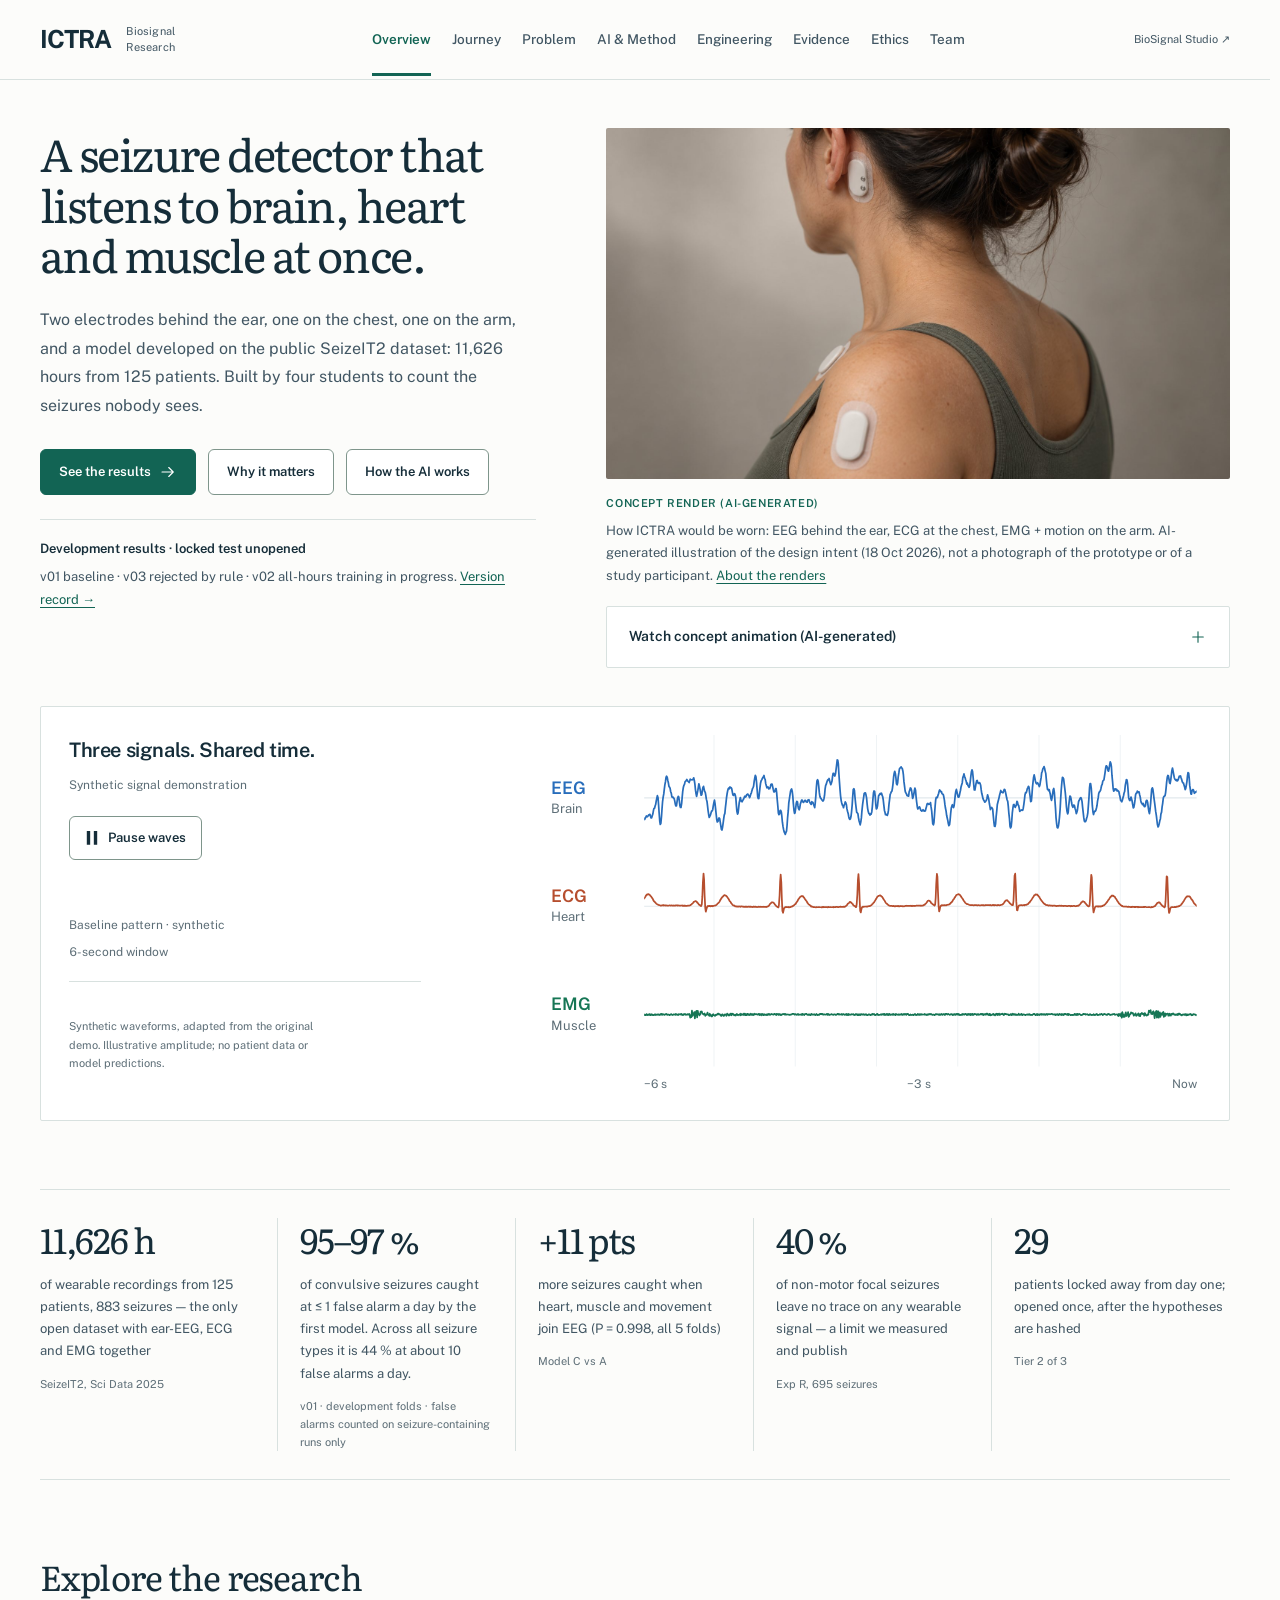
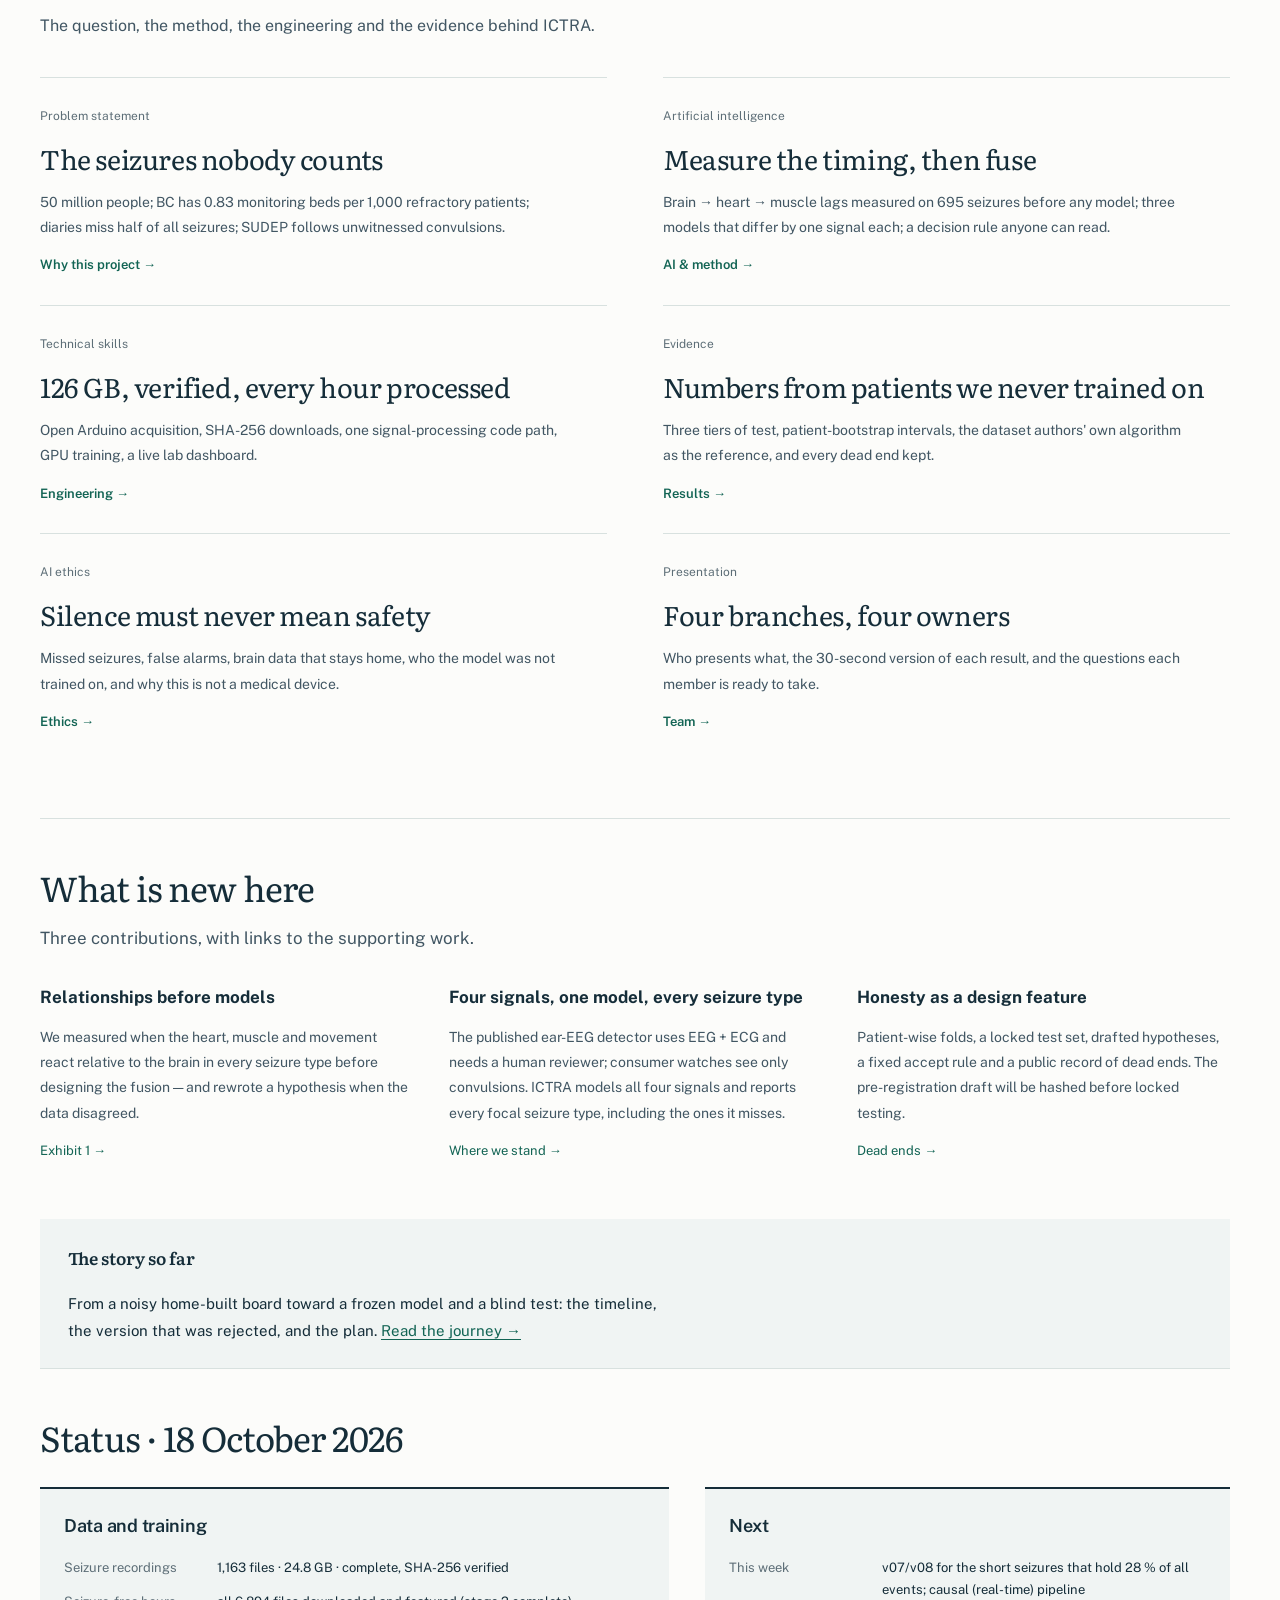
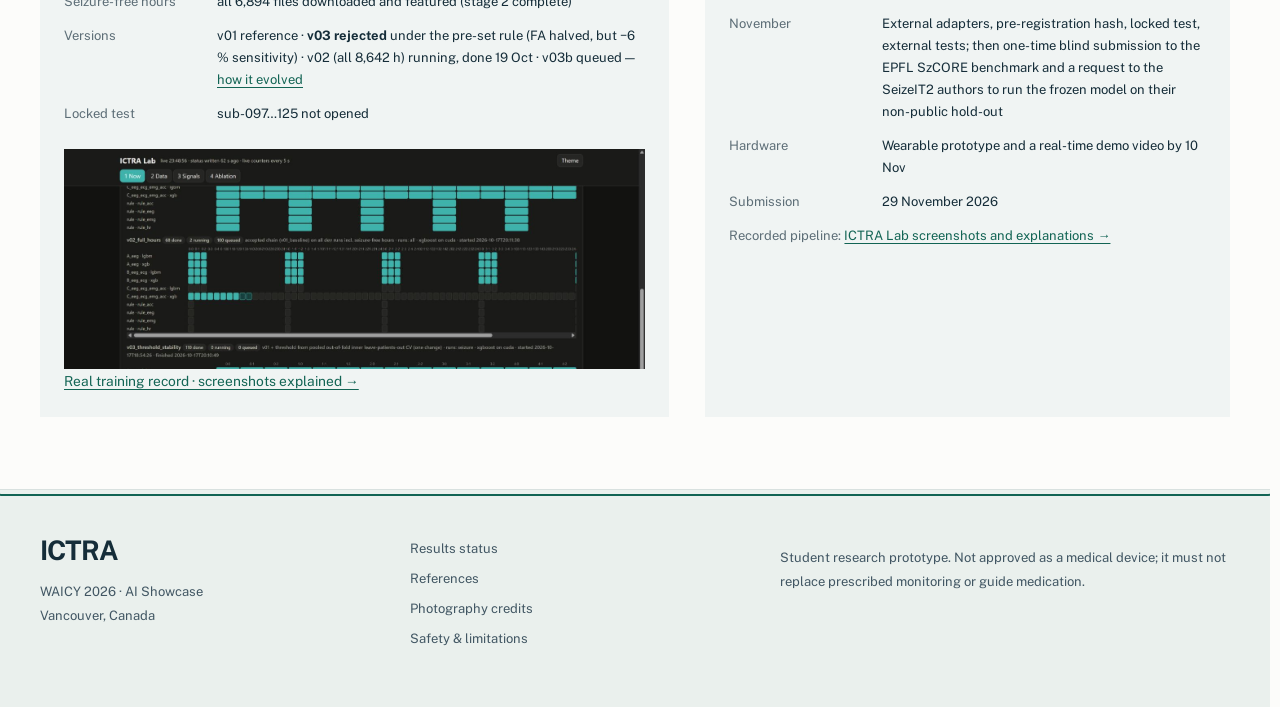
==== commit b6d38210: "Refine research UI and add reviewed concept entrance" ====
--- a/index.html
+++ b/index.html
@@ -1,12 +1,16 @@
-<!doctype html><html lang="en" data-theme="light"><head><meta charset="utf-8"><meta name="viewport" content="width=device-width,initial-scale=1"><title>Overview | ICTRA Research</title><meta name="description" content="An open research prototype for multimodal seizure detection."><link rel="stylesheet" href="source.css"><link rel="stylesheet" href="research-layout.css?v=20261018b"><link rel="preconnect" href="https://fonts.googleapis.com"><link rel="preconnect" href="https://fonts.gstatic.com" crossorigin><link rel="stylesheet" href="https://fonts.googleapis.com/css2?family=Fraunces:opsz,wght@9..144,500;9..144,600;9..144,700&family=Inter:wght@400;500;600;700&family=JetBrains+Mono:wght@400;500&display=swap"><link rel="stylesheet" href="ictra-theme.css?v=20261018b"><link rel="icon" href="data:image/svg+xml,%3Csvg xmlns=%27http://www.w3.org/2000/svg%27 viewBox=%270 0 32 32%27%3E%3Crect width=%2732%27 height=%2732%27 rx=%276%27 fill=%27%230d6c86%27/%3E%3Cpolyline points=%274,18 9,18 12,10 15,24 18,14 21,18 28,18%27 fill=%27none%27 stroke=%27%23fff%27 stroke-width=%272.4%27 stroke-linejoin=%27round%27 stroke-linecap=%27round%27/%3E%3C/svg%3E"><meta name="theme-color" content="#0d6c86"><meta property="og:title" content="Overview | ICTRA Research"><meta property="og:description" content="An open research prototype for multimodal seizure detection."><meta property="og:type" content="website"></head><body><a class="skip-link" href="#main">Skip to content</a><header class="site-header"><div class="site-wrap masthead"><a href="index.html" class="site-brand">ICTRA<span>Biosignal Research</span></a><a class="repo-link" href="https://github.com/AICAllenZhou/biosignal-studio" target="_blank" rel="noopener">BioSignal Studio ↗</a><button class="menu-toggle" aria-expanded="false" aria-controls="primary-nav">Menu</button></div><nav id="primary-nav" class="primary-nav" aria-label="Main navigation"><div class="site-wrap"><a href="index.html" aria-current="page">Overview</a><a href="background.html">Problem</a><a href="science.html">AI & Method</a><a href="system.html">Engineering</a><a href="evidence.html">Evidence</a><a href="safety.html">Ethics</a><a href="team.html">Team</a></div></nav></header><main id="main">
+<!doctype html><html lang="en" data-theme="light"><head><meta charset="utf-8"><meta name="viewport" content="width=device-width,initial-scale=1"><title>Overview | ICTRA Research</title><meta name="description" content="An open research prototype for multimodal seizure detection."><link rel="stylesheet" href="source.css"><link rel="stylesheet" href="research-layout.css?v=20261018d"><link rel="preload" href="assets/fonts/public-sans-regular.ttf" as="font" type="font/ttf" crossorigin><link rel="preload" href="assets/fonts/literata-regular.ttf" as="font" type="font/ttf" crossorigin><link rel="stylesheet" href="ictra-editorial.css?v=20261018-components2"><link rel="stylesheet" href="ui-components.css?v=20261018-components2"><link rel="stylesheet" href="site-entrance.css?v=20261018-entry2"><link rel="icon" href="data:image/svg+xml,%3Csvg xmlns=%27http://www.w3.org/2000/svg%27 viewBox=%270 0 32 32%27%3E%3Crect width=%2732%27 height=%2732%27 rx=%276%27 fill=%27%230d6c86%27/%3E%3Cpolyline points=%274,18 9,18 12,10 15,24 18,14 21,18 28,18%27 fill=%27none%27 stroke=%27%23fff%27 stroke-width=%272.4%27 stroke-linejoin=%27round%27 stroke-linecap=%27round%27/%3E%3C/svg%3E"><meta name="theme-color" content="#0d6c86"><meta property="og:title" content="Overview | ICTRA Research"><meta property="og:description" content="An open research prototype for multimodal seizure detection."><meta property="og:type" content="website"><meta property="og:image" content="https://ictra.vercel.app/assets/web/concept/p1-hero-wearable-worn-full.jpg"></head><body><script defer src="site-entrance.js?v=20261018-entry2"></script><a class="skip-link" href="#main">Skip to content</a><header class="site-header"><div class="site-wrap masthead"><a href="index.html" class="site-brand">ICTRA<span>Biosignal Research</span></a><a class="repo-link" href="https://github.com/AICAllenZhou/biosignal-studio" target="_blank" rel="noopener">BioSignal Studio ↗</a><button class="menu-toggle" aria-expanded="false" aria-controls="primary-nav">Menu</button></div><nav id="primary-nav" class="primary-nav" aria-label="Main navigation"><div class="site-wrap"><a href="index.html" aria-current="page">Overview</a><a href="journey.html">Journey</a><a href="background.html">Problem</a><a href="science.html">AI & Method</a><a href="system.html">Engineering</a><a href="evidence.html">Evidence</a><a href="safety.html">Ethics</a><a href="team.html">Team</a></div></nav></header><main id="main">
 <section class="hero site-wrap"><div class="hero-grid">
 <div>
 <span class="rubric-tag">WAICY 2026 · AI Showcase · Vancouver</span>
 <h1>A seizure detector that listens to brain, heart and muscle at once.</h1>
-<p class="lede">Two electrodes behind the ear, one on the chest, one on the arm, and a model trained on 11,626 hours of hospital recordings. Built by four students to count the seizures nobody sees.</p>
+<p class="lede">Two electrodes behind the ear, one on the chest, one on the arm, and a model developed on the public SeizeIT2 dataset: 11,626 hours from 125 patients. Built by four students to count the seizures nobody sees.</p>
 <div class="hero-actions"><a class="btn btn-primary" href="evidence.html#v01">See the results</a><a class="btn btn-ghost" href="background.html">Why it matters</a><a class="btn btn-ghost" href="science.html#ai">How the AI works</a></div>
-<p class="hero-status"><i></i> First baseline trained 17 Oct 2026 · v02–v03 running · locked test not yet opened</p>
+<div class="hero-status"><strong>Development results · locked test unopened</strong><p>v01 baseline · v03 rejected by rule · v02 all-hours training in progress. <a href="evidence.html#evolution">Version record →</a></p></div>
 </div>
+<figure class="hero-photo"><img src="assets/web/concept/p1-hero-wearable-worn-full.jpg" width="1672" height="941" alt="Concept render: a volunteer seen from behind wearing three small white sensor patches — behind the left ear, on the shoulder and on the upper arm" fetchpriority="high" decoding="async"><figcaption><span class="render-tag">Concept render (AI-generated)</span> How ICTRA would be worn: EEG behind the ear, ECG at the chest, EMG + motion on the arm. AI-generated illustration of the design intent (18 Oct 2026), not a photograph of the prototype or of a study participant. <a href="evidence.html#concept-render-credits">About the renders</a><details class="technical-details concept-motion" id="concept-animation"><summary>Watch concept animation (AI-generated)</summary><video id="intro-video" class="intro-video" src="assets/video/intro.mp4" poster="assets/video/intro-poster.jpg" controls playsinline preload="none" aria-label="AI-generated concept animation of the ICTRA sensor patch assembling"></video><p>Concept render (AI-generated), not a verified hardware assembly or a functioning device.</p></details></figcaption></figure>
+</div></section>
+
+<section class="signal-band site-wrap" aria-label="Signal demonstration">
 <figure class="signal-panel" id="signal-demo" aria-labelledby="signal-title">
     <div class="signal-panel-heading"><div><h2 id="signal-title">Three signals. Shared time.</h2><p>Synthetic signal demonstration</p></div><button id="wave-toggle" type="button" aria-controls="hero-waves" disabled>Start waves</button></div>
     <svg id="hero-waves" viewBox="0 0 600 330" role="img" aria-labelledby="wave-title wave-description"><title id="wave-title">Scrolling EEG, ECG and EMG demonstration</title><desc id="wave-description">Three synthetic waveforms scroll together, cycling between baseline patterns and increased activity. Not patient recordings, live device measurements or model predictions.</desc><defs><pattern id="wave-grid" width="75" height="100" patternUnits="userSpaceOnUse"><path d="M 0 0 V 100" fill="none" stroke="#e2e9ed" stroke-width="1"/></pattern><clipPath id="wave-clip"><rect x="86" y="0" width="510" height="306"/></clipPath></defs><rect x="86" y="0" width="510" height="306" fill="url(#wave-grid)"/><g class="wave-baselines"><path d="M86 58H596M86 158H596M86 258H596"/></g><g class="wave-labels"><text x="0" y="54" class="wave-eeg">EEG</text><text x="0" y="72" class="wave-sublabel">Brain</text><text x="0" y="154" class="wave-ecg">ECG</text><text x="0" y="172" class="wave-sublabel">Heart</text><text x="0" y="254" class="wave-emg">EMG</text><text x="0" y="272" class="wave-sublabel">Muscle</text></g><g clip-path="url(#wave-clip)" fill="none" stroke-linecap="round" stroke-linejoin="round"><polyline id="wave-eeg" class="wave-trace wave-eeg" points="86,58 112,53 130,64 151,48 170,61 194,53 218,65 240,51 270,59 296,47 320,63 350,51 380,60 410,48 440,65 470,52 500,61 530,50 560,62 596,58"/><polyline id="wave-ecg" class="wave-trace wave-ecg" points="86,158 150,158 158,166 163,129 168,174 176,158 204,158 218,150 232,158 290,158 298,166 303,129 308,174 316,158 344,158 358,150 372,158 430,158 438,166 443,129 448,174 456,158 484,158 498,150 512,158 596,158"/><polyline id="wave-emg" class="wave-trace wave-emg" points="86,258 140,260 180,256 220,260 250,257 270,263 275,244 280,270 286,247 292,264 300,258 350,260 400,256 440,261 480,257 520,260 560,256 596,258"/></g><g class="wave-axis"><text x="86" y="326">−6 s</text><text x="340" y="326" text-anchor="middle">−3 s</text><text x="596" y="326" text-anchor="end">Now</text></g></svg>
@@ -14,12 +18,12 @@
     <figcaption>Synthetic waveforms, adapted from the original demo. Illustrative amplitude; no patient data or model predictions.</figcaption>
     <noscript><p class="source-note">JavaScript is off. A static waveform preview is shown.</p></noscript>
   </figure>
-</div></section>
+</section>
 
 <section class="numbers site-wrap" aria-label="ICTRA in numbers">
 <div class="numbers-grid">
 <div class="num"><b>11,626 h</b><span>of wearable recordings from 125 patients, 883 seizures — the only open dataset with ear-EEG, ECG and EMG together</span><small>SeizeIT2, Sci Data 2025</small></div>
-<div class="num"><b>97 %</b><span>of convulsive seizures caught at ≤ 1 false alarm a day by the first model — smartwatch territory, with EEG</span><small>v01, development folds</small></div>
+<div class="num"><b>95–97 %</b><span>of convulsive seizures caught at ≤ 1 false alarm a day by the first model. Across all seizure types it is 44 % at about 10 false alarms a day.</span><small>v01 · development folds · false alarms counted on seizure-containing runs only</small></div>
 <div class="num"><b>+11 pts</b><span>more seizures caught when heart, muscle and movement join EEG (P = 0.998, all 5 folds)</span><small>Model C vs A</small></div>
 <div class="num"><b>40 %</b><span>of non-motor focal seizures leave no trace on any wearable signal — a limit we measured and publish</span><small>Exp R, 695 seizures</small></div>
 <div class="num"><b>29</b><span>patients locked away from day one; opened once, after the hypotheses are hashed</span><small>Tier 2 of 3</small></div>
@@ -27,7 +31,7 @@
 </section>
 
 <section class="rubric-map site-wrap" aria-labelledby="map-heading">
-<div class="sec-head"><h2 id="map-heading">The project, organised the way it is judged</h2><p class="lead">Six pages, one per thing the WAICY panel scores. Each starts with the claim and ends with the evidence.</p></div>
+<div class="sec-head"><h2 id="map-heading">Explore the research</h2><p class="lead">The question, the method, the engineering and the evidence behind ICTRA.</p></div>
 <div class="rubric-grid">
 <a class="rubric-card" href="background.html"><span class="k">Problem statement <span class="pts">10 pts</span></span><h3>The seizures nobody counts</h3><p>50 million people; BC has 0.83 monitoring beds per 1,000 refractory patients; diaries miss half of all seizures; SUDEP follows unwitnessed convulsions.</p><span class="go">Why this project →</span></a>
 <a class="rubric-card" href="science.html"><span class="k">Artificial intelligence <span class="pts">25 pts</span></span><h3>Measure the timing, then fuse</h3><p>Brain → heart → muscle lags measured on 695 seizures before any model; three models that differ by one signal each; a decision rule anyone can read.</p><span class="go">AI &amp; method →</span></a>
@@ -39,19 +43,24 @@
 </section>
 
 <section class="newness site-wrap" aria-labelledby="new-heading">
-<div class="sec-head"><h2 id="new-heading">What is new here</h2><p class="lead">Originality &amp; creativity · 10 pts. Three things the published work does not do.</p></div>
+<div class="sec-head"><h2 id="new-heading">What is new here</h2><p class="lead">Three contributions, with links to the supporting work.</p></div>
 <div class="new-grid">
 <div class="new-item"><b>Relationships before models</b><p>We measured when the heart, muscle and movement react relative to the brain in every seizure type before designing the fusion — and rewrote a hypothesis when the data disagreed.</p><small><a href="evidence.html#expr">Exhibit 1 →</a></small></div>
 <div class="new-item"><b>Four signals, one model, every seizure type</b><p>The published ear-EEG detector uses EEG + ECG and needs a human reviewer; consumer watches see only convulsions. ICTRA models all four signals and reports every focal seizure type, including the ones it misses.</p><small><a href="evidence.html#landscape">Where we stand →</a></small></div>
-<div class="new-item"><b>Honesty as a design feature</b><p>Patient-wise folds, a locked test set, pre-registered hypotheses, a fixed accept rule, and a public list of dead ends — built in from day one, because the field's models lose 50 points on unseen hospitals.</p><small><a href="evidence.html#negative">Dead ends →</a></small></div>
+<div class="new-item"><b>Honesty as a design feature</b><p>Patient-wise folds, a locked test set, drafted hypotheses, a fixed accept rule and a public record of dead ends. The pre-registration draft will be hashed before locked testing.</p><small><a href="evidence.html#negative">Dead ends →</a></small></div>
 </div>
 </section>
 
+<section class="site-wrap" aria-label="Project journey"><div class="callout"><b>The story so far</b><p>From a noisy home-built board toward a frozen model and a blind test: the timeline, the version that was rejected, and the plan. <a href="journey.html">Read the journey →</a></p></div></section>
 <section class="status-strip site-wrap" aria-labelledby="status-heading">
 <div class="sec-head"><h2 id="status-heading">Status · 18 October 2026</h2></div>
 <div class="status-grid">
-<div class="status-card"><h3>Data and training</h3><dl><dt>Seizure recordings</dt><dd>1,163 files · 24.8 GB · complete, SHA-256 verified</dd><dt>Seizure-free hours</dt><dd>all 6,894 files downloaded and featured (stage 2 complete)</dd><dt>Versions</dt><dd>v01 reference · <b>v03 rejected</b> under the pre-set rule (FA halved, but −6 % sensitivity) · v02 (all 8,642 h) running, done 19 Oct · v03b queued — <a href="evidence.html#evolution">how it evolved</a></dd><dt>Locked test</dt><dd>sub-097…125 not opened</dd></dl><a class="thumb" href="system.html#pipeline"><img src="assets/lab-record-4-training.jpg" width="2046" height="1290" loading="lazy" alt="ICTRA Lab dashboard during the first training run"></a></div>
-<div class="status-card"><h3>Next</h3><dl><dt>This week</dt><dd>v07/v08 for the short seizures that hold 28 % of all events; causal (real-time) pipeline</dd><dt>November</dt><dd>External adapters, pre-registration hash, locked test, external tests; then one-time blind submission to the EPFL SzCORE benchmark and a request to the SeizeIT2 authors to run the frozen model on their non-public hold-out</dd><dt>Hardware</dt><dd>Wearable prototype and a real-time demo video by 10 Nov</dd><dt>Submission</dt><dd>29 November 2026</dd></dl><p class="small muted" style="margin-top:12px">Live dashboard (training machine only): <a href="http://127.0.0.1:8766" target="_blank" rel="noopener">ICTRA Lab</a></p></div>
+<div class="status-card"><h3>Data and training</h3><dl><dt>Seizure recordings</dt><dd>1,163 files · 24.8 GB · complete, SHA-256 verified</dd><dt>Seizure-free hours</dt><dd>all 6,894 files downloaded and featured (stage 2 complete)</dd><dt>Versions</dt><dd>v01 reference · <b>v03 rejected</b> under the pre-set rule (FA halved, but −6 % sensitivity) · v02 (all 8,642 h) running, done 19 Oct · v03b queued — <a href="evidence.html#evolution">how it evolved</a></dd><dt>Locked test</dt><dd>sub-097…125 not opened</dd></dl><a class="thumb" href="system.html#training-record"><img src="assets/web/training/lab-training-jobs-20261018.jpg" width="1425" height="990" loading="lazy" alt="Real ICTRA Lab capture, 18 October UTC: v02 all-hours training in progress"></a><p class="small"><a href="system.html#training-record">Real training record · screenshots explained →</a></p></div>
+<div class="status-card"><h3>Next</h3><dl><dt>This week</dt><dd>v07/v08 for the short seizures that hold 28 % of all events; causal (real-time) pipeline</dd><dt>November</dt><dd>External adapters, pre-registration hash, locked test, external tests; then one-time blind submission to the EPFL SzCORE benchmark and a request to the SeizeIT2 authors to run the frozen model on their non-public hold-out</dd><dt>Hardware</dt><dd>Wearable prototype and a real-time demo video by 10 Nov</dd><dt>Submission</dt><dd>29 November 2026</dd></dl><p class="small muted" style="margin-top:12px">Recorded pipeline: <a href="system.html#training-record">ICTRA Lab screenshots and explanations →</a></p></div>
 </div>
 </section>
-</main><footer class="site-footer"><div class="site-wrap"><div><b>ICTRA</b><p>WAICY 2026 · AI Showcase<br>Vancouver, Canada</p></div><div><a href="evidence.html#results">Results status</a><a href="evidence.html#references">References</a><a href="evidence.html#image-credits">Photography credits</a><a href="safety.html">Safety & limitations</a></div><p>Student research prototype. Not approved as a medical device; it must not replace prescribed monitoring or guide medication.</p></div></footer><script src="research.js"></script><script src="navigation.js"></script><script src="waveforms.js"></script></body></html>+</main><footer class="site-footer"><div class="site-wrap"><div><b>ICTRA</b><p>WAICY 2026 · AI Showcase<br>Vancouver, Canada</p></div><div><a href="evidence.html#results">Results status</a><a href="evidence.html#references">References</a><a href="evidence.html#image-credits">Photography credits</a><a href="safety.html">Safety & limitations</a></div><p>Student research prototype. Not approved as a medical device; it must not replace prescribed monitoring or guide medication.</p></div></footer><script>
+document.getElementById("concept-animation").addEventListener("toggle", event => {
+  if (!event.currentTarget.open) document.getElementById("intro-video").pause();
+});
+</script><script src="research.js?v=20261018-components2"></script><script src="navigation.js?v=20261018-components2"></script><script src="ui-components.js?v=20261018-components2"></script><script src="waveforms.js?v=20261018-entry2"></script></body></html>
--- a/ictra-editorial.css
+++ b/ictra-editorial.css
@@ -0,0 +1,520 @@
+/* ICTRA research edition, 18 October 2026.
+   THESIS: a readable research publication with image-led opening spreads.
+   WORLD: white paper, navy type, teal wayfinding, Literata and Public Sans.
+   PATH: overview, question, method, engineering, evidence, responsibilities.
+   FIRST VIEW: one-line navigation; a clear title beside an image or introduction.
+   INTERACTION: persistent section index, native disclosures, shared-time waves.
+   Existing research, imagery and provenance remain the source of truth. */
+
+@font-face{font-family:Literata;src:url('assets/fonts/literata-regular.ttf') format('truetype');font-style:normal;font-weight:400;font-display:swap}
+@font-face{font-family:Literata;src:url('assets/fonts/literata-semibold.ttf') format('truetype');font-style:normal;font-weight:600;font-display:swap}
+@font-face{font-family:'Public Sans';src:url('assets/fonts/public-sans-regular.ttf') format('truetype');font-style:normal;font-weight:400;font-display:swap}
+@font-face{font-family:'Public Sans';src:url('assets/fonts/public-sans-medium.ttf') format('truetype');font-style:normal;font-weight:500;font-display:swap}
+@font-face{font-family:'Public Sans';src:url('assets/fonts/public-sans-semibold.ttf') format('truetype');font-style:normal;font-weight:600;font-display:swap}
+@font-face{font-family:'Public Sans';src:url('assets/fonts/public-sans-bold.ttf') format('truetype');font-style:normal;font-weight:700;font-display:swap}
+
+:root,:root[data-theme="light"]{
+  --bg:#fcfcfa;--surface:#ffffff;--surface-2:#f0f4f3;
+  --ink:#152d39;--ink-2:#415663;--muted:#5d6e77;--line:#d8e1df;
+  --accent:#126454;--accent-ink:#ffffff;--accent-soft:#e8f1ed;
+  --eeg:#286dbb;--ecg:#b64e2e;--emg:#167655;--acc:#6951a0;
+  --alert:#a93434;--grid:#e3eae7;--axis:#91a5aa;
+  --display:Literata,Georgia,serif;--body:'Public Sans','Segoe UI',sans-serif;
+  --mono:Consolas,'Liberation Mono',monospace;--sans:var(--body);
+  --radius:4px;--shadow:none;--content:1320px;--gutter:40px;
+  --header-height:80px;color-scheme:light;
+}
+*{box-sizing:border-box}
+html{scroll-padding-top:108px;scrollbar-color:#aabdb6 var(--bg);scrollbar-width:thin}
+body{font-family:var(--body);font-size:17px;line-height:1.75;color:var(--ink);background:var(--bg);font-kerning:normal}
+body::before{display:none}
+::selection{background:#cce3d8;color:#102b29}
+:focus-visible{outline:2px solid var(--accent);outline-offset:5px;border-radius:2px}
+a{color:var(--accent);text-underline-offset:.22em;text-decoration-thickness:1px}
+a:hover{text-decoration:underline}
+button{font-family:var(--body);touch-action:manipulation}
+button:disabled{opacity:.5;cursor:not-allowed}
+h1,h2,h3,h4{color:var(--ink);letter-spacing:-.025em;text-wrap:balance}
+h1,h2{font-family:var(--display);font-weight:400;line-height:1.16}
+h1{font-size:clamp(2.75rem,4.6vw,4.5rem)}
+h2{font-size:clamp(1.9rem,2.75vw,2.65rem)}
+h3,h4{font-family:var(--body);font-weight:600;line-height:1.4;letter-spacing:-.015em}
+h3{font-size:1.13rem}h4{font-size:1rem}
+p{max-width:68ch}
+p+p{margin-top:1em}
+img{display:block;max-width:100%;height:auto}
+svg text{font-family:var(--body)}
+.mono,code{font-family:var(--mono)}
+table,.tabular,.num b,.stat b{font-variant-numeric:tabular-nums}
+.site-wrap,.wrap{width:min(var(--content),calc(100% - var(--gutter)*2));max-width:var(--content);padding:0;margin-inline:auto}
+.skip-link{position:fixed;top:-100px;left:24px;z-index:100;background:var(--ink);color:white;padding:12px 20px}
+.skip-link:focus{top:12px}
+
+/* A single desktop navigation line leaves the first screen to the work. */
+.site-header{
+  position:sticky;top:0;z-index:50;display:grid;
+  grid-template-columns:auto minmax(0,1fr) auto;align-items:center;gap:28px;
+  min-height:var(--header-height);padding:0 max(var(--gutter),calc((100% - var(--content))/2));
+  background:var(--bg);border:0;border-bottom:1px solid var(--line);
+}
+.site-header .masthead{display:contents}
+.site-brand{grid-column:1;grid-row:1;display:flex;align-items:center;gap:16px;font:700 25px/1 var(--body);letter-spacing:-.045em;color:var(--ink)}
+.site-brand span{display:block;max-width:11ch;padding:0;border:0;font:400 11px/1.4 var(--body);letter-spacing:.02em;color:var(--ink-2)}
+.site-header .repo-link{grid-column:3;grid-row:1;margin:0;padding:8px 0;font-size:11px;white-space:nowrap;color:var(--ink-2);border:0;border-radius:0}
+.primary-nav{grid-column:2;grid-row:1;border:0;display:block;background:none;min-width:0}
+.primary-nav .site-wrap{width:auto;max-width:none;display:flex;flex-wrap:nowrap;justify-content:center;gap:21px;margin:0;padding:0}
+.primary-nav a{padding:27px 0 24px;font:500 13.5px/1.8 var(--body);white-space:nowrap;color:var(--ink-2);border:0;border-bottom:3px solid transparent;border-radius:0;text-decoration:none}
+.primary-nav a:hover{color:var(--accent);background:none;border-bottom-color:#aacbbb}
+.primary-nav a[aria-current="page"]{color:var(--accent);border-bottom-color:var(--accent);font-weight:600}
+.menu-toggle{display:none}
+.breadcrumb,.rubric-tag,.rubric-card .pts{display:none}
+
+/* Title and introduction are a single typographic composition. */
+.page-heading{display:grid;grid-template-columns:minmax(0,1.2fr) minmax(0,1fr);gap:28px 72px;align-items:end;padding:58px 0 44px;border-bottom:1px solid var(--line)}
+.page-heading h1{font-size:clamp(2.75rem,4.4vw,4rem);margin:0;max-width:18ch}
+.page-heading>p{font-size:17px;line-height:1.7;color:var(--ink-2);margin:0;padding-bottom:5px;max-width:50ch}
+.document-layout{display:grid;grid-template-columns:170px minmax(0,1fr);gap:64px;align-items:start;padding:44px 0 88px}
+.document-content{min-width:0}
+.contents{position:sticky;top:116px;max-height:calc(100dvh - 140px);overflow:auto}
+.contents nav{position:static}
+.contents p{font-size:11px;font-weight:600;letter-spacing:.08em;text-transform:uppercase;color:var(--muted);margin:0 0 18px}
+.contents a{display:block;border:0;border-left:1px solid var(--line);padding:8px 0 8px 16px;font-size:13px;line-height:1.5;color:var(--ink-2)}
+.contents a:hover,.contents a[aria-current="location"]{background:var(--accent-soft);border-left-color:var(--accent);color:var(--accent);text-decoration:none}
+.contents a[aria-current="location"]{font-weight:600}
+.page-brief{margin:0 0 44px;padding:26px 30px;border:0;border-top:2px solid var(--accent);border-radius:0;background:var(--accent-soft)}
+.page-brief h2{font:600 19px/1.45 var(--body);letter-spacing:-.02em;margin:0 0 12px}
+.page-brief p{font-size:15px;line-height:1.8;color:var(--ink-2);margin:0 0 14px;max-width:75ch}
+.page-brief p:last-child{margin-bottom:0}
+.page-brief a{font-size:13px;font-weight:600}
+.research-section{padding:0 0 52px;margin:0 0 52px;border:0;border-bottom:1px solid var(--line);scroll-margin-top:20px}
+.research-section:last-child{padding-bottom:0;margin-bottom:0;border:0}
+.research-section>.wrap{width:100%;max-width:none;padding:0}
+.sec-head{display:block;max-width:76ch;margin-bottom:30px}
+.sec-head h2{font-size:clamp(1.9rem,2.7vw,2.6rem);margin:0 0 16px}
+.sec-head .lead,.lead{font-size:17px;line-height:1.8;color:var(--ink-2);max-width:68ch}
+.document-content>section>h2{font-size:2rem;margin-bottom:22px}
+.document-content .sec-head>.figure-label{display:none}
+.card{padding:22px 0;border:0;border-radius:0;box-shadow:none;background:none}
+.card h3{margin-bottom:12px}
+.card p,.idea p,.step span{font-size:15px;line-height:1.8}
+.grid{gap:30px}.g2,.g3,.g4{grid-template-columns:repeat(2,minmax(0,1fr))}
+.callout{padding:24px 28px;border:0;border-radius:0;background:var(--surface-2)}
+.callout>b{display:block;margin-bottom:12px;font-size:17px}
+.callout p{font-size:15px;line-height:1.8}
+.source-note,.small.muted{font-size:13px;line-height:1.75;color:var(--muted)}
+.source-note{margin-top:24px;padding-top:16px;border-top:1px solid var(--line)}
+.figure-label{font:500 12px/1.6 var(--body);color:var(--muted);margin-bottom:12px}
+
+/* Photographic concepts carry readable, unambiguous captions. */
+figure{border:0;border-radius:0;background:none;box-shadow:none;padding:0;overflow:visible}
+figcaption{font:400 13px/1.75 var(--body);color:var(--ink-2);margin-top:16px}
+figcaption a{font:inherit}
+.render-tag{display:table;margin:0 0 10px;font:600 11px/1.6 var(--body);color:var(--accent);letter-spacing:.055em;text-transform:uppercase;background:none;border:0;border-radius:0;padding:0;white-space:nowrap}
+.context-photo{display:grid;grid-template-columns:minmax(0,1.7fr) minmax(0,1fr);gap:34px;align-items:center;margin:0 0 36px;padding:0 0 32px;border-bottom:1px solid var(--line);min-width:0}
+.context-photo>img{width:100%;height:auto;object-fit:contain;border-radius:2px}
+.context-photo figcaption{padding:0;margin:0;font-size:14px;line-height:1.8;min-width:0}
+.context-photo strong{display:block;font:400 27px/1.3 var(--display);letter-spacing:-.025em;margin:0 0 16px;color:var(--ink)}
+.shots:has(>.context-photo){display:grid;grid-template-columns:repeat(2,minmax(0,1fr));gap:30px;margin-bottom:36px;align-items:start}
+.shots>.context-photo{display:block;padding:0;margin:0;border:0}
+.shots>.context-photo img{width:100%;height:auto;aspect-ratio:3/2;object-fit:contain}
+.shots>.context-photo figcaption{padding-top:20px;max-width:52ch}
+.shots>.context-photo:only-child{grid-column:1/-1;display:grid;grid-template-columns:minmax(0,1.7fr) minmax(0,1fr);gap:34px;align-items:center;padding-bottom:30px;border-bottom:1px solid var(--line)}
+.shots>.context-photo:only-child figcaption{padding:0}
+.shots:not(:has(>.context-photo)){display:grid;grid-template-columns:repeat(2,minmax(0,1fr));gap:30px;align-items:start}
+.shots figure.photo img{width:100%;height:390px;object-fit:contain;object-position:top;background:var(--surface-2);border-radius:2px}
+.shots figure.photo figcaption{padding:16px 0 0;background:none;border:0;margin:0;font-size:13px;line-height:1.8}
+figure.photo img{border-radius:2px}
+#hardware figure.photo{width:100%;max-width:none;display:grid;grid-template-columns:minmax(0,1.7fr) minmax(0,1fr);align-items:center;gap:32px;background:var(--surface-2);padding:24px}
+#hardware figure.photo img{height:300px;max-height:none;width:100%;object-fit:contain;background:none}
+#hardware figure.photo figcaption{padding:0;border:0;background:none;font-size:13px;line-height:1.8}
+.photo-pair{grid-template-columns:repeat(2,minmax(0,1fr));gap:30px}
+.research-photo img,.photo-pair img{height:280px;background:var(--surface-2);object-fit:contain}
+.research-photo figcaption{padding-top:18px}
+.research-photo h3{font-size:17px;margin-bottom:10px}
+.research-photo p{font-size:14px;line-height:1.75}
+.research-photo span,.research-photo figcaption>a{font-size:12px}
+.training-illustration{margin-bottom:32px;border:1px solid var(--line);border-radius:2px;overflow:hidden;background:var(--surface)}
+.training-illustration img{width:100%;height:auto}
+.training-illustration figcaption{margin:0;padding:18px 22px;border-top:1px solid var(--line);background:var(--surface-2);font:13px/1.8 var(--body)}
+.document-content figure:has(>svg){padding:24px;background:var(--surface);border:1px solid var(--line)}
+.document-content figure>svg{width:100%;height:auto}
+.image-link{cursor:zoom-in}
+
+/* Homepage: a large image and a concise typographic opening. */
+.hero{padding:48px 0 38px}
+.hero-grid{display:grid;grid-template-columns:minmax(0,.9fr) minmax(0,1.1fr);gap:56px;align-items:start}
+.hero h1{font:400 clamp(2.5rem,3.5vw,3.35rem)/1.13 var(--display);letter-spacing:-.035em;margin:0 0 26px;text-wrap:balance}
+.hero .lede{font-size:16px;line-height:1.8;color:var(--ink-2);margin:0 0 28px;max-width:49ch}
+.hero-actions{display:flex;gap:12px;align-items:center;flex-wrap:wrap}
+.btn{display:inline-flex;align-items:center;justify-content:center;gap:8px;min-height:46px;padding:11px 17px;border:1px solid var(--line);border-radius:2px;font:600 13px/1.5 var(--body);text-decoration:none!important;white-space:nowrap;transition:background .18s ease,color .18s ease,transform .18s ease}
+.btn-primary{background:var(--accent);border-color:var(--accent);color:var(--accent-ink)}
+.btn-primary:hover{background:#0c4b3f;border-color:#0c4b3f}
+.btn-ghost{background:transparent;color:var(--ink)}
+.btn-ghost:hover{background:var(--accent-soft);border-color:#adcabe}
+.btn:active{transform:translateY(1px)}
+.hero-status{display:block;margin-top:24px;padding-top:18px;border-top:1px solid var(--line);font-size:13px;line-height:1.75;color:var(--ink-2);max-width:62ch}
+.hero-status>strong{display:block;font-weight:600;color:var(--ink)}
+.hero-status>p{margin:6px 0 0;font-size:13px;line-height:1.75}
+.hero-status i{width:6px;height:6px;background:var(--emg);border-radius:50%;margin-top:7px;flex:none}
+.hero-photo{min-width:0;margin:0;padding:0}
+.hero-photo img{width:100%;height:auto;aspect-ratio:1672/941;object-fit:contain;border-radius:2px}
+.hero-photo figcaption{font-size:13px;line-height:1.75;margin:16px 0 0;color:var(--ink-2)}
+.hero-photo .render-tag{margin-bottom:7px}
+.hero-photo .concept-motion{margin:18px 0 0}
+.concept-motion .intro-video{display:block;width:100%;max-width:100%;height:auto;background:var(--surface-2)}
+.concept-motion>p{margin-top:12px;font-size:12px;line-height:1.75}
+.signal-band{padding:0 0 40px}
+.signal-panel{display:grid;grid-template-columns:minmax(200px,.65fr) minmax(0,1.35fr);gap:8px 48px;align-items:start;padding:28px;border:1px solid var(--line);border-radius:2px;background:var(--surface);max-width:none;margin:0}
+.signal-panel-heading{display:flex;justify-content:space-between;gap:24px;align-items:center;margin-bottom:14px}
+.signal-panel-heading h2{font:600 17px/1.5 var(--body);letter-spacing:-.02em}
+.signal-panel-heading p,.signal-playback{font-size:12px;color:var(--muted)}
+#wave-toggle{font:500 12px/1.5 var(--body);padding:8px 14px;border:1px solid var(--line);border-radius:2px;background:var(--surface);color:var(--ink);cursor:pointer}
+#wave-toggle:hover{background:var(--accent-soft);border-color:var(--accent)}
+.signal-playback{display:flex;justify-content:space-between;margin-top:8px}
+.signal-panel figcaption{font-size:11px;line-height:1.7;margin-top:8px}
+.signal-panel>.signal-panel-heading{display:block;grid-column:1;grid-row:1;margin-bottom:10px}
+.signal-panel>.signal-panel-heading h2{font-size:20px;max-width:20ch;margin-bottom:10px}
+.signal-panel>.signal-panel-heading #wave-toggle{margin-top:20px}
+.signal-panel>#hero-waves{grid-column:2;grid-row:1/4;width:100%;max-width:650px;justify-self:end}
+.signal-panel>.signal-playback{grid-column:1;grid-row:2;display:block;margin:0}
+.signal-panel>.signal-playback span{display:block;margin-bottom:6px}
+.signal-panel>figcaption{grid-column:1;grid-row:3;max-width:38ch}
+.numbers{padding:28px 0 48px}
+.numbers-grid{display:grid;grid-template-columns:repeat(5,minmax(0,1fr));gap:0;border-block:1px solid var(--line);padding-block:28px}
+.num{padding:0 22px;border:0;border-right:1px solid var(--line);border-radius:0;background:none}
+.num:first-child{padding-left:0}.num:last-child{padding-right:0;border:0}
+.num b{display:block;font:400 35px/1.2 var(--display);color:var(--ink);margin-bottom:14px;letter-spacing:-.035em}
+.num span{display:block;font-size:13px;line-height:1.7;color:var(--ink-2)}
+.num small{display:block;font-size:11px;line-height:1.65;color:var(--muted);margin-top:12px}
+.rubric-map{padding:28px 0 56px}
+.rubric-map .sec-head{max-width:70ch;margin-bottom:36px}
+.rubric-map .sec-head p,.newness>.site-wrap>.sec-head p{font-size:16px;color:var(--ink-2)}
+.rubric-grid{display:grid;grid-template-columns:repeat(2,minmax(0,1fr));column-gap:56px}
+.rubric-card{display:grid;grid-template-columns:1fr auto;gap:14px;padding:28px 0;border:0;border-top:1px solid var(--line);border-radius:0;background:none;box-shadow:none;color:var(--ink);text-decoration:none!important;transition:color .18s ease}
+.rubric-card .k{grid-column:1/-1;font-size:12px;color:var(--muted)}
+.rubric-card h3{grid-column:1/-1;font:400 27px/1.3 var(--display)}
+.rubric-card p{grid-column:1/-1;font-size:14px;line-height:1.8;color:var(--ink-2);max-width:58ch}
+.rubric-card .go{font-size:13px;font-weight:600;color:var(--accent);grid-column:1/-1}
+.rubric-card:hover h3{color:var(--accent)}
+.newness{padding:48px 0 56px;border-top:1px solid var(--line)}
+.new-grid{display:grid;grid-template-columns:repeat(3,minmax(0,1fr));gap:36px}
+.new-item{border:0;padding:0}
+.new-item b{display:block;font-size:17px;margin-bottom:12px}
+.new-item p{font-size:14px;line-height:1.8;color:var(--ink-2)}
+.new-item small{display:block;font-size:13px;margin-top:14px}
+.status-strip{padding:48px 0 72px;border-top:1px solid var(--line)}
+.status-strip h2{margin-bottom:28px}
+.status-grid{display:grid;grid-template-columns:1.2fr 1fr;gap:36px}
+.status-card{border:0;border-top:2px solid var(--ink);border-radius:0;padding:24px;background:var(--surface-2)}
+.status-card h3{font-size:18px;margin-bottom:18px}
+.status-card dl{display:grid;grid-template-columns:135px minmax(0,1fr);gap:12px 18px;margin:0;font-size:13px;line-height:1.7}
+.status-card dt{color:var(--muted)}.status-card dd{margin:0}
+.status-card .thumb{display:block;margin-top:24px}
+.status-card .thumb img{width:100%;height:220px;object-fit:cover;object-position:top}
+
+/* The team becomes a clear contributor directory with an opening photograph. */
+.page-heading:has(.team-cover){grid-template-columns:minmax(0,.85fr) minmax(0,1.15fr);align-items:center;gap:20px 64px}
+.page-heading:has(.team-cover) h1{grid-column:1;grid-row:1;align-self:end;font-size:clamp(3rem,4.6vw,4.25rem)}
+.page-heading:has(.team-cover)>p{grid-column:1;grid-row:2;align-self:start}
+.team-cover{grid-column:2;grid-row:1/3;margin:0}
+.team-cover img{width:100%;height:auto;aspect-ratio:3/2;object-fit:cover;border-radius:2px}
+.team-cover figcaption{font-size:11px;line-height:1.7;margin-top:12px}
+.team-cover .render-tag{display:inline-block;margin:0 10px 0 0}
+.team{display:grid;grid-template-columns:repeat(2,minmax(0,1fr));gap:0 36px}
+.member{display:block;border:0;border-top:1px solid var(--line);padding:24px 0 30px;background:none;border-radius:0}
+.member .av{display:none}
+.member b{display:block;font:400 34px/1.3 var(--display);letter-spacing:-.025em;margin-bottom:14px}
+.member span{display:block;font-size:15px;line-height:1.8;color:var(--ink-2);max-width:48ch}
+.member:last-child{grid-column:1/-1}
+.member:last-child b{font-size:26px}
+.parts-grid{grid-template-columns:repeat(2,minmax(0,1fr));gap:32px}
+.part{padding:28px;border:1px solid var(--line);border-top:1px solid var(--line);border-radius:2px;background:var(--surface);box-shadow:none}
+.part header{gap:16px;margin-bottom:24px}
+.part header .av{width:38px;height:38px;border-radius:2px;font-size:16px}
+.part header h3{font:400 28px/1.3 var(--display);margin:0}
+.part header small{font-size:12px;line-height:1.7}
+.part h4{font:600 14px/1.5 var(--body);text-transform:none;letter-spacing:0;color:var(--ink);margin:24px 0 10px}
+.part p,.part ul{font-size:14px;line-height:1.8}
+.part li{margin-block:7px}
+.coverage-list>div{grid-template-columns:180px minmax(0,1fr);gap:32px;padding-block:24px}
+.coverage-list dt,.coverage-list dd{font-size:15px;line-height:1.8}
+
+/* Evidence, tables, disclosures and secondary content share the same scale. */
+.technical-details{padding:0 22px;border:1px solid var(--line);border-radius:2px;background:var(--surface);margin:24px 0}
+.technical-details>summary{display:flex;gap:12px;align-items:center;list-style:none;padding:18px 0;font:600 14px/1.7 var(--body);cursor:pointer;color:var(--ink)}
+.technical-details>summary::before{content:'+';font:400 22px/1 var(--body);color:var(--accent)}
+.technical-details[open]>summary::before{content:'−'}
+.technical-details[open]>summary{border-bottom:1px solid var(--line);margin-bottom:20px}
+.technical-details>*:last-child{margin-bottom:20px}
+.explanation summary{padding-block:7px;font:500 13px/1.6 var(--body);color:var(--accent)}
+.explanation[open] summary{margin-bottom:8px}
+.explanation p{font-size:15px;line-height:1.8}
+table{font-size:13px;line-height:1.7}
+th{font:600 11px/1.6 var(--body);letter-spacing:.025em;background:var(--surface-2);color:var(--ink-2)}
+td{line-height:1.7;padding-block:13px}
+.results-table th,.results-table td{padding-block:11px}
+.scroll-x,.table-wrap{scrollbar-color:#aabdb6 var(--surface-2);scrollbar-width:thin}
+.table-scroll-hint{margin:14px 0 8px;font-size:12px;line-height:1.7;color:var(--muted)}
+.table-scroll-hint[hidden]{display:none}
+.table-wrap.is-scrollable,.scroll-x.is-scrollable{overscroll-behavior-x:contain}
+.table-context{margin:32px 0 14px;padding-top:24px;border-top:1px solid var(--line)}
+.table-context h4{font-size:17px;margin:0 0 10px}
+.table-context p{font-size:14px;line-height:1.8;margin:0;max-width:68ch}
+.chart-key{display:grid;grid-template-columns:repeat(4,minmax(0,1fr));gap:18px 24px;margin:24px 0 18px;padding-top:18px;border-top:1px solid var(--line)}
+.chart-key dt{font-size:13px;font-weight:600}
+.chart-key dd{margin:5px 0 0;font-size:13px;line-height:1.65;color:var(--ink-2)}
+.figure-fullsize{display:table;margin-top:14px;font-weight:600}
+.reading-next{margin:36px 0 52px;border-block:1px solid var(--line)}
+.reading-next>a{display:flex;align-items:center;justify-content:space-between;gap:28px;min-height:100px;padding:24px 0;color:var(--ink);text-decoration:none}
+.reading-next strong{display:block;font:400 26px/1.4 var(--display);letter-spacing:-.025em}
+.reading-next a>span>span{display:block;margin-top:8px;font:400 14px/1.8 var(--body);color:var(--ink-2);max-width:60ch}
+.reading-next svg{flex:none;color:var(--accent)}
+.reading-next a:hover strong{text-decoration:underline;text-underline-offset:.2em;text-decoration-thickness:1px}
+@media(max-width:720px){
+  .chart-key{grid-template-columns:repeat(2,minmax(0,1fr));gap:16px 20px}
+  .reading-next{margin:28px 0 36px}
+  .reading-next strong{font-size:24px}
+}
+.expr-exhibit{padding:24px;border:1px solid var(--line);border-radius:2px}
+.expr-exhibit h3{font:400 27px/1.3 var(--display)}
+.expr-exhibit p,.expr-exhibit li{font-size:14px;line-height:1.8}
+.negative-list article,.landscape-claims>div{border:0;border-radius:0;background:var(--surface-2);padding:24px}
+.negative-list h3{font-size:18px;margin-bottom:10px}
+.negative-list p{font-size:15px;line-height:1.8}
+.stat{padding:22px;border:0;border-radius:0;background:var(--surface-2)}
+.stat b{font:400 31px/1.2 var(--display);display:block;margin-bottom:12px;color:var(--ink)}
+.stat span{font-size:13px;line-height:1.8}
+.pipe-stats{gap:20px;margin-block:30px}
+.steps .step{grid-template-columns:120px minmax(0,1fr);gap:24px;padding:22px 0}
+.step b{font-size:15px}
+.gap-grid{gap:28px}.gap-grid article{padding:24px;border:0;border-radius:0;background:var(--surface-2)}
+.gap-grid h3{font-size:18px;margin-bottom:12px}.gap-grid p{font-size:15px;line-height:1.8}
+.stat-group+.stat-group{margin-top:36px}
+.stat-group>h3{margin:0 0 16px;font:400 24px/1.4 var(--display)}
+.bg-stats{gap:0 32px;grid-template-columns:repeat(2,minmax(0,1fr))}
+.bg-stats>.bg-stat:last-child:nth-child(odd){grid-column:1/-1}
+.bg-stat{padding:24px 0;border:0;border-top:1px solid var(--line);border-radius:0;background:none;gap:12px}
+.bg-stat b{font:400 32px/1.25 var(--display);letter-spacing:-.03em;color:var(--ink)}
+.bg-stat span{font-size:14px;line-height:1.8}.bg-stat small{font-size:12px;line-height:1.6;color:var(--muted);padding-top:4px}
+.news-grid{grid-template-columns:repeat(2,minmax(0,1fr));gap:36px}
+.news-card{border:0;border-bottom:1px solid var(--line);border-radius:0;padding:0;background:none}
+.news-card>a{display:block;background:var(--surface-2)}
+.news-card img{width:100%;height:auto;aspect-ratio:800/608;object-fit:contain;border:1px solid var(--line);border-radius:2px}
+.news-card figcaption{padding:20px 0 24px;font-size:14px;line-height:1.8;margin:0}
+.news-card figcaption b{font-size:16px;line-height:1.5}
+.news-card figcaption span{font-size:12px;color:var(--muted);margin:9px 0}
+.bg-sources,.refs{font-size:14px;line-height:1.9}
+.bg-sources li{margin-bottom:14px}
+.err{gap:36px}.err .card,.err .card.fp{padding:24px;border:0;border-top:2px solid var(--alert);background:var(--surface-2)}
+.err .card.fp{border-color:var(--ecg)}
+.err dt{font:500 11px/1.6 var(--body)}.err dd{font-size:14px;line-height:1.8}
+.design-grid{gap:30px}.design-grid .phone{grid-column:2}
+.soon{padding:24px;border:1px solid var(--line);border-radius:2px}
+.soon .frame{background:var(--surface-2);border:0;border-radius:0;font:13px/1.8 var(--body)}
+.site-footer{margin-top:0;padding:44px 0 52px;border-top:1px solid var(--line);background:#eaf0ed;color:var(--ink-2)}
+.site-footer>.site-wrap{display:grid;grid-template-columns:1fr 1fr 1.4fr;gap:48px;font-size:13px}
+.site-footer b{font:700 27px/1.2 var(--body);letter-spacing:-.04em;color:var(--ink)}
+.site-footer p{font-size:13px;line-height:1.85;margin-top:12px}
+.site-footer a{display:block;font-size:13px;line-height:1.7;margin:0;padding:4px 0;color:var(--ink-2)}
+.jy-timeline .jy-body h2{font:400 31px/1.3 var(--display)}
+.jy-timeline .jy-body p{font-size:16px;line-height:1.85}
+.jy-timeline .jy-when{font:500 12px/1.6 var(--body)}
+.jy-timeline .jy-step{padding-bottom:44px}
+
+@media(min-width:1080px){
+  .document-content:has(>section[aria-label="Opening scene"]){display:grid;grid-template-columns:minmax(0,.8fr) minmax(0,1.2fr);gap:0 36px;align-items:start}
+  .document-content:has(>section[aria-label="Opening scene"])>.page-brief{grid-column:1;grid-row:1;align-self:center;padding:0;margin:0 0 40px;border:0;background:none}
+  .document-content:has(>section[aria-label="Opening scene"])>.page-brief h2{font:400 32px/1.3 var(--display);margin-bottom:18px}
+  .document-content:has(>section[aria-label="Opening scene"])>.page-brief p{font-size:15px;line-height:1.85}
+  .document-content:has(>section[aria-label="Opening scene"])>.research-section{grid-column:1/-1}
+  .document-content>section[aria-label="Opening scene"]{grid-column:2!important;grid-row:1;padding:0;margin:0 0 48px;border:0}
+  section[aria-label="Opening scene"] .context-photo{display:block;margin:0;padding:0;border:0}
+  section[aria-label="Opening scene"] .context-photo figcaption{padding-top:16px;font-size:12px}
+  section[aria-label="Opening scene"] .context-photo strong{font:600 15px/1.5 var(--body);margin-bottom:8px}
+  section[aria-label="Opening scene"] .render-tag{display:inline-block;margin:0 8px 0 0}
+}
+@media(max-width:1240px){
+  :root,:root[data-theme="light"]{--gutter:32px}
+  .site-header{gap:22px;grid-template-columns:auto minmax(0,1fr)}
+  .site-header .repo-link{display:none}
+  .primary-nav .site-wrap{gap:21px;justify-content:flex-end}
+  .document-layout{gap:40px;grid-template-columns:154px minmax(0,1fr)}
+  .hero-grid{gap:36px}
+  .hero h1{font-size:clamp(2.5rem,4.2vw,3.4rem)}
+  .hero-actions{gap:8px}.btn{padding-inline:13px;font-size:12px}
+}
+@media(max-width:950px){
+  :root,:root[data-theme="light"]{--header-height:72px;--gutter:24px}
+  .site-header{grid-template-columns:1fr auto;min-height:72px;gap:0 20px}
+  .site-brand{padding-block:20px}
+  .menu-toggle{display:block;grid-column:2;grid-row:1;margin:0;font-size:13px;padding:8px 14px;border:1px solid var(--line);border-radius:2px;background:transparent;color:var(--ink)}
+  .primary-nav{display:none;grid-column:1/-1;grid-row:2}
+  .primary-nav.is-open{display:block}
+  .primary-nav .site-wrap{display:grid;grid-template-columns:repeat(4,minmax(0,1fr));gap:0 16px;justify-content:start;padding:10px 0 18px}
+  .primary-nav a{padding:12px 0;border-bottom-width:1px}
+  .page-heading{gap:28px;padding:40px 0 32px}
+  .document-layout{grid-template-columns:1fr;padding-top:32px}
+  .contents{display:block;position:static;max-height:none;overflow:visible;padding-bottom:20px;border-bottom:1px solid var(--line)}
+  .contents nav{display:flex;flex-wrap:wrap;gap:4px 20px}
+  .contents p{flex-basis:100%;margin-bottom:8px}
+  .contents a{display:flex;align-items:center;min-height:44px;padding:8px 0;border:0;line-height:1.5}
+  .contents a:hover,.contents a[aria-current="location"]{background:none;border:0;text-decoration:underline}
+  .hero-grid{grid-template-columns:1fr 1fr;gap:28px}
+  .hero h1{font-size:39px}
+  .hero .lede{font-size:15px}
+  .numbers-grid{grid-template-columns:repeat(3,minmax(0,1fr));gap:28px 0}
+  .num:nth-child(3){border-right:0}.num:nth-child(4){padding-left:0}
+  .page-heading:has(.team-cover){gap:24px 32px}
+  .parts-grid{gap:24px}
+}
+@media(max-width:680px){
+  :root,:root[data-theme="light"]{--gutter:20px}
+  body{font-size:16px}
+  .site-brand span{max-width:none;font-size:10px}
+  .primary-nav .site-wrap{grid-template-columns:repeat(2,minmax(0,1fr))}
+  .page-heading{display:block;padding:32px 0}
+  .page-heading h1{font-size:42px;line-height:1.18;max-width:22ch;margin-bottom:20px}
+  .page-heading>p{font-size:16px;line-height:1.8}
+  .document-layout{padding-bottom:56px}
+  .page-brief{padding:22px;margin-bottom:32px}
+  .page-brief h2{font-size:18px}
+  .sec-head h2,.document-content>section>h2{font-size:30px}
+  .sec-head .lead,.lead{font-size:16px;line-height:1.85}
+  .research-section{padding-bottom:36px;margin-bottom:36px}
+  .hero{padding:30px 0}
+  .hero-grid{grid-template-columns:1fr;gap:30px}
+  .hero h1{font-size:42px;max-width:22ch}
+  .hero .lede{max-width:none;font-size:16px}
+  .hero-actions{gap:10px}
+  .btn{font-size:12px;padding-inline:13px}
+  .hero-status{font-size:12px}
+  .hero-photo figcaption{font-size:12px}
+  .signal-band{padding-bottom:24px}
+  .signal-panel{display:block;padding:18px 16px}
+  .signal-panel>.signal-panel-heading{display:flex;justify-content:space-between}
+  .signal-panel>.signal-panel-heading h2{font-size:15px;margin-bottom:0}
+  .signal-panel>.signal-panel-heading #wave-toggle{margin-top:0}
+  .signal-panel>.signal-playback{display:flex;justify-content:space-between}
+  .signal-panel>figcaption{max-width:none}
+  .signal-panel-heading{align-items:flex-start;gap:12px}
+  .signal-panel-heading h2{font-size:15px}
+  .signal-panel-heading p{font-size:11px}
+  #wave-toggle{font-size:11px;white-space:nowrap;padding:7px 10px}
+  .signal-panel figcaption{font-size:11px}
+  .numbers-grid{grid-template-columns:repeat(2,minmax(0,1fr));gap:24px 0}
+  .num{padding-inline:16px}.num b{font-size:30px}
+  .num:nth-child(3){padding-left:0;border-right:1px solid var(--line)}
+  .num:nth-child(4){padding-left:16px;border:0}
+  .num:nth-child(2){border:0}.num:last-child{padding-left:0}
+  .rubric-grid,.new-grid,.status-grid,.team,.parts-grid,.g2,.g3,.g4,.gap-grid,.err,.news-grid,.photo-pair{grid-template-columns:1fr}
+  .rubric-map{padding-top:12px}
+  .rubric-card{padding-block:24px}.rubric-card h3{font-size:26px}
+  .newness,.status-strip{padding-block:36px}
+  .new-grid{gap:28px}
+  .status-card{padding:20px}
+  .status-card dl{grid-template-columns:105px minmax(0,1fr);gap:12px}
+  .context-photo,.shots>.context-photo:only-child{display:block}
+  .context-photo figcaption,.shots>.context-photo:only-child figcaption{padding-top:20px}
+  .context-photo strong{font-size:25px}
+  .shots:has(>.context-photo),.shots:not(:has(>.context-photo)){grid-template-columns:1fr;gap:30px}
+  .shots figure.photo img{height:auto;max-height:560px}
+  #hardware figure.photo{display:block;padding:18px}
+  #hardware figure.photo img{height:auto;max-height:300px}
+  #hardware figure.photo figcaption{padding-top:18px}
+  .training-illustration figcaption{padding:16px}
+  .document-content figure:has(>svg){padding:12px}
+  .bg-stats{grid-template-columns:1fr;gap:0}
+  .bg-stat b{font-size:28px}.bg-stat span{font-size:13px}
+  .bg-stat small{font-size:11px}
+  .page-heading:has(.team-cover){display:block}
+  .page-heading:has(.team-cover) h1{font-size:42px}
+  .team-cover{margin-top:28px}
+  .member b{font-size:31px}.member:last-child{grid-column:auto}
+  .part{padding:22px}
+  .coverage-list>div{grid-template-columns:1fr;gap:10px}
+  .steps .step{grid-template-columns:1fr;gap:10px}
+  .pipe-stats{grid-template-columns:repeat(2,minmax(0,1fr))}
+  .design-grid{grid-template-columns:1fr}.design-grid .phone{grid-column:1}
+  .site-footer>.site-wrap{grid-template-columns:1fr 1fr;gap:28px}
+  .site-footer>.site-wrap>p{grid-column:1/-1}
+}
+@media(prefers-reduced-motion:reduce){html{scroll-behavior:auto}.btn,.rubric-card{transition:none}}
+@media print{.site-header,.site-footer,.contents,.menu-toggle{display:none}.document-layout{display:block}.site-wrap,.wrap{width:100%;max-width:none}.page-heading{padding-top:0}.research-section{break-inside:avoid}}
+
+/* Real training records: broad, uncropped evidence with interpretation outside the image. */
+/* Team fabrication note replaces the withdrawn AI soldering scene. */
+.page-heading:has(.team-build-note){grid-template-columns:minmax(0,.9fr) minmax(0,1.1fr);gap:20px 72px;align-items:center}
+.page-heading:has(.team-build-note)>h1{grid-column:1;grid-row:1;align-self:end}
+.page-heading:has(.team-build-note)>p{grid-column:1;grid-row:2;align-self:start}
+.team-build-note{grid-column:2;grid-row:1/3;padding:30px 0 0;border-top:1px solid var(--accent);min-width:0}
+.team-build-note h2{font:400 clamp(1.65rem,2.6vw,2.2rem)/1.28 var(--display);letter-spacing:-.025em;margin:0 0 20px}
+.team-build-note>p{font-size:15px;line-height:1.8;margin:0;max-width:62ch;color:var(--ink-2)}
+.team-build-note dl{margin:24px 0 20px}
+.team-build-note dl>div{display:grid;grid-template-columns:100px minmax(0,1fr);gap:16px;padding:14px 0;border-top:1px solid var(--line);font-size:14px;line-height:1.7}
+.team-build-note dt{font-weight:600;color:var(--ink)}
+.team-build-note dd{margin:0;color:var(--ink-2)}
+.team-build-note>.build-scope{font-size:12px;line-height:1.8;color:var(--muted)}
+@media(max-width:720px){
+  .page-heading:has(.team-build-note){display:block}
+  .team-build-note{margin-top:30px;padding-top:24px}
+  .team-build-note h2{font-size:27px}
+  .team-build-note dl>div{grid-template-columns:85px minmax(0,1fr);gap:12px}
+}
+
+.lab-records{min-width:0}
+div.lab-records{margin-top:54px;padding-top:38px;border-top:1px solid var(--line)}
+.lab-records .lab-section-title{font:400 clamp(1.7rem,2.7vw,2.4rem)/1.2 var(--display);margin:0 0 20px}
+.lab-records .lab-intro{font-size:18px;line-height:1.7;margin:0 0 20px}
+.lab-records .lab-capture-note{font-size:13px;line-height:1.8;color:var(--muted);max-width:85ch;margin:0 0 28px}
+.lab-jump{display:flex;flex-wrap:wrap;gap:12px 28px;padding:18px 0;border-block:1px solid var(--line);margin-bottom:32px;font-size:14px}
+.lab-records .lab-figure{display:block;margin:38px 0 56px;padding:0;background:none;border:0;max-width:none}
+.lab-records .lab-image{display:block;line-height:0;background:#181916;border:1px solid var(--line);border-radius:2px;overflow:hidden}
+.lab-records .lab-image img{display:block;width:100%;height:auto;max-height:none;object-fit:contain;margin:0;filter:none;transform:none;border:0;border-radius:0}
+.lab-records .lab-image:focus-visible{outline:3px solid var(--accent);outline-offset:5px}
+.lab-records .lab-figure figcaption{display:grid;grid-template-columns:minmax(170px,.75fr) minmax(0,1.75fr);gap:34px;padding:26px 0 0;margin:0;background:none;border:0;color:var(--ink-2);font-size:15px;line-height:1.8}
+.lab-records .lab-figure figcaption h3,.lab-records .lab-figure figcaption h4{font:400 23px/1.32 var(--display);letter-spacing:-.02em;margin:0 0 16px;color:var(--ink)}
+.lab-records .lab-figure figcaption p{margin:0;max-width:68ch;font-size:15px;line-height:1.8}
+.lab-records .lab-figure figcaption p+p{margin-top:14px}
+.lab-records .lab-figure figcaption>div:first-child>a{font-size:13px}
+.lab-records .lab-reading{color:var(--ink-2)}
+.lab-records .lab-next{font-size:15px;padding-block:18px;border-block:1px solid var(--line)}
+.lab-history{margin-top:36px}
+.lab-history[open]>.shots{margin-top:26px}
+:where(p,li,dd,figcaption,.source-note) a:not(.btn):not(.image-link):not(.lab-image){text-decoration-line:underline;text-decoration-thickness:1px;text-underline-offset:.22em}
+.brief-actions{display:flex;flex-wrap:wrap;gap:12px 28px}
+.menu-toggle{min-height:44px;min-width:64px}
+.brief-actions>a{display:inline-flex;align-items:center;min-height:44px}
+.lab-records .lab-figure>.lab-figure-title{font:400 26px/1.32 var(--display);letter-spacing:-.02em;margin:0 0 20px;max-width:42ch;color:var(--ink)}
+.lab-records .lab-figure figcaption>div:first-child>a{display:inline-flex;align-items:center;min-height:44px;font-size:13px;line-height:1.6}
+.model-reading{padding:0 0 24px;max-width:68ch}
+.model-reading h3{font-size:21px;margin:0 0 14px}
+.model-reading p{font-size:16px;line-height:1.8;margin:0 0 12px}
+.model-reading>a{display:inline-flex;align-items:center;min-height:44px;font-size:14px;text-decoration:underline}
+.page-heading:has(.team-roster){grid-template-columns:minmax(0,.9fr) minmax(0,1.1fr);align-items:center;gap:20px 72px}
+.page-heading:has(.team-roster)>h1{grid-column:1;grid-row:1;align-self:end}
+.page-heading:has(.team-roster)>p{grid-column:1;grid-row:2;align-self:start}
+.team-roster{grid-column:2;grid-row:1/3;min-width:0}
+.team-roster>a{display:grid;grid-template-columns:minmax(110px,.7fr) minmax(0,1fr);align-items:baseline;gap:20px;padding:16px 0;border-bottom:1px solid var(--line);color:var(--ink);text-decoration:none;min-height:58px}
+.team-roster>a:hover strong{text-decoration:underline;text-underline-offset:.2em}
+.team-roster strong{font:400 24px/1.3 var(--display);letter-spacing:-.02em}
+.team-roster span{font-size:13px;line-height:1.65;color:var(--ink-2)}
+.team-roster>p{margin:18px 0 0;font-size:13px;line-height:1.7;color:var(--muted)}
+#team .team-build-note{margin-top:32px;grid-column:auto;grid-row:auto;padding-top:28px}
+#team .team-build-note h2{font-size:28px}
+.journey-jump{display:flex;flex-wrap:wrap;gap:12px 32px;padding:18px 0;border-bottom:1px solid var(--line);font-size:14px}
+.journey-jump a{min-height:44px;display:flex;align-items:center}
+@media(max-width:720px){
+  .page-heading:has(.team-roster){display:block}
+  .team-roster{margin-top:30px}
+  .team-roster>a{grid-template-columns:minmax(105px,.7fr) minmax(0,1fr);gap:16px}
+  .team-roster strong{font-size:24px}
+  .journey-jump{gap:8px 24px}
+}
+@media(max-width:720px){
+  div.lab-records{margin-top:36px;padding-top:28px}
+  .lab-records .lab-figure{margin:28px 0 40px}
+  .lab-records .lab-figure figcaption{grid-template-columns:1fr;gap:18px;padding-top:20px}
+  .lab-records .lab-figure figcaption h3,.lab-records .lab-figure figcaption h4{font-size:23px;margin-bottom:10px}
+  .lab-records .lab-figure figcaption h4 br{display:none}
+  .lab-jump{gap:12px 20px}
+}
--- a/ui-components.css
+++ b/ui-components.css
@@ -0,0 +1,141 @@
+/* Reading tools, not page choreography. The synthetic waves remain the focal motion. */
+:root{
+  --control-radius:6px;
+  --control-border:#7e958b;
+  --feedback-time:140ms;
+  --state-time:240ms;
+  --arrive:cubic-bezier(.16,1,.3,1);
+}
+html{scrollbar-gutter:stable}
+.btn,.menu-toggle,#wave-toggle,.viewer-button{
+  min-height:44px;border-radius:var(--control-radius);border-color:var(--control-border);font-size:13px;font-weight:600;
+  transition:background-color var(--feedback-time) ease,border-color var(--feedback-time) ease,color var(--feedback-time) ease;
+}
+.btn{padding:12px 18px;line-height:1.5}
+.btn-primary{border-color:var(--accent)}
+.btn-ghost,#wave-toggle{background:var(--surface);border-color:var(--control-border)}
+.btn-ghost:hover,#wave-toggle:hover{background:var(--accent-soft);border-color:var(--accent);color:var(--accent)}
+.btn:active,.viewer-button:active,#wave-toggle:active,.menu-toggle:active{background-color:var(--accent-soft);transform:translateY(1px)}
+.btn-primary:active{background-color:#093d33;color:white}
+.btn:disabled,.viewer-button:disabled{opacity:.5;cursor:not-allowed;transform:none}
+.control-icon{width:18px;height:18px;flex:none;fill:none;stroke:currentColor;stroke-width:1.5;stroke-linecap:round;stroke-linejoin:round}
+.btn-primary .control-icon{transition:transform var(--feedback-time) var(--arrive)}
+.primary-nav a{position:relative;transition:color var(--feedback-time) ease}
+.primary-nav a::after{
+  content:'';position:absolute;inset:auto 0 0;height:3px;background:var(--accent);
+  transform:scaleX(0);transform-origin:left;transition:transform 180ms var(--arrive);
+}
+.primary-nav a:hover,.primary-nav a[aria-current="page"]{border-bottom-color:transparent}
+.primary-nav a[aria-current="page"]::after{transform:scaleX(1)}
+.contents a{transition:background-color var(--feedback-time) ease,color var(--feedback-time) ease,border-color var(--feedback-time) ease}
+.reading-next a{transition:color var(--feedback-time) ease}
+.reading-next svg{transition:transform 180ms var(--arrive)}
+.image-link,.lab-image{outline:1px solid transparent;outline-offset:3px;transition:outline-color var(--feedback-time) ease}
+.image-link:hover,.lab-image:hover{outline-color:#97b8aa}
+.image-link:focus-visible,.lab-image:focus-visible{outline:2px solid var(--accent);outline-offset:4px}
+.results-table tbody td{transition:background-color var(--feedback-time) ease}
+.results-table tbody tr:focus-within td{background:var(--accent-soft)}
+#wave-toggle{display:inline-flex;align-items:center;justify-content:center;gap:9px;min-width:133px}
+#wave-toggle::before{
+  content:'';width:13px;height:14px;flex:none;background:currentColor;
+  clip-path:polygon(14% 0,100% 50%,14% 100%);
+}
+#wave-toggle[data-wave-state="playing"]::before{clip-path:polygon(10% 0,36% 0,36% 100%,10% 100%,10% 0,64% 0,90% 0,90% 100%,64% 100%,64% 0)}
+
+/* Native summary activation, search and fragment opening remain intact. */
+.technical-details{transition:border-color var(--feedback-time) ease}
+.technical-details:focus-within{border-color:var(--accent)}
+.technical-details.is-enhanced>summary,.explanation.is-enhanced>summary{
+  display:flex;align-items:center;justify-content:space-between;gap:20px;min-height:48px;
+  list-style:none;color:var(--ink);transition:color var(--feedback-time) ease;
+}
+.technical-details.is-enhanced>summary{margin:0;background:none;border:0}
+.is-enhanced>summary::-webkit-details-marker{display:none}
+.technical-details.is-enhanced>summary::before{display:none}
+.technical-details.is-enhanced>summary:hover,.explanation.is-enhanced>summary:hover{color:var(--accent)}
+.disclosure-icon{margin-left:auto;color:var(--accent);flex:none}
+.disclosure-icon .vertical{transform-origin:12px 12px;transition:transform var(--state-time) var(--arrive),opacity var(--feedback-time) ease}
+.is-expanded>summary .disclosure-icon .vertical{transform:rotate(90deg);opacity:0}
+.is-enhanced>.disclosure-body{display:grid;grid-template-rows:0fr;margin:0!important;transition:grid-template-rows var(--state-time) var(--arrive)}
+.is-enhanced.is-expanded>.disclosure-body{grid-template-rows:1fr}
+.disclosure-inner{min-height:0;overflow:hidden;display:flow-root}
+.technical-details>.disclosure-body>.disclosure-inner>:first-child{margin-top:18px}
+.technical-details>.disclosure-body>.disclosure-inner>:last-child{margin-bottom:22px}
+.explanation>.disclosure-body>.disclosure-inner>:first-child{margin-top:8px}
+.explanation>.disclosure-body>.disclosure-inner>:last-child{margin-bottom:12px}
+.is-enhanced.is-instant>.disclosure-body{transition:none}
+
+/* A focused workspace for inspecting an unchanged source figure. */
+body.figure-viewing{overflow:hidden}
+.figure-viewer{
+  width:min(1320px,calc(100vw - 64px));height:min(900px,calc(100dvh - 64px));
+  max-width:none;max-height:none;margin:auto;padding:0;border:1px solid var(--line);
+  border-radius:8px;background:var(--bg);color:var(--ink);box-shadow:none;
+}
+.figure-viewer[open]{display:grid;grid-template-rows:auto auto minmax(0,1fr) auto;animation:viewer-arrive 180ms var(--arrive)}
+.figure-viewer::backdrop{background:rgb(15 33 42 / .6)}
+.viewer-heading{display:flex;align-items:center;justify-content:space-between;gap:24px;padding:16px 22px}
+.viewer-heading h2{font:600 17px/1.5 var(--body);letter-spacing:-.01em;margin:0;max-width:72ch}
+.viewer-tools{display:flex;align-items:center;flex-wrap:wrap;gap:10px 24px;padding:0 22px 16px;border-bottom:1px solid var(--line)}
+.viewer-tools>a{font-size:13px}
+.viewer-button{display:inline-flex;align-items:center;justify-content:center;gap:8px;padding:9px 14px;border:1px solid var(--control-border);background:var(--surface);color:var(--ink);font-family:var(--body);cursor:pointer}
+.viewer-button:hover,.viewer-button[aria-pressed="true"]{background:var(--accent-soft);border-color:var(--accent);color:var(--accent)}
+.viewer-close{flex:none;width:44px;padding:0}
+.viewer-stage{position:relative;display:flex;min-width:0;min-height:0;overflow:auto;overscroll-behavior:contain;background:var(--surface-2);scrollbar-color:#91aba0 var(--surface-2);outline-offset:-4px}
+.viewer-image{flex:none;display:block;max-width:100%;max-height:100%;width:auto;height:auto;margin:auto;object-fit:contain}
+.viewer-stage.is-actual .viewer-image{max-width:none;max-height:none;width:var(--source-width);height:var(--source-height);margin:0}
+.viewer-status{align-self:center;text-align:center;font-size:14px;margin:auto;padding:24px;max-width:60ch}
+.viewer-status[hidden],.viewer-image[hidden]{display:none}
+.viewer-context{max-height:25dvh;overflow:auto;padding:12px 22px 16px;border-top:1px solid var(--line)}
+.viewer-context>p{font-size:12px;line-height:1.7;color:var(--ink-2);margin:0}
+.viewer-context details{margin-top:8px}
+.viewer-context summary{cursor:pointer;color:var(--accent);font-size:13px;min-height:32px;padding:6px 0}
+.viewer-context details p{font-size:13px;line-height:1.75;max-width:85ch;margin-top:10px}
+@keyframes viewer-arrive{from{opacity:0;clip-path:inset(6px 0 6px round 8px)}to{opacity:1;clip-path:inset(0 round 8px)}}
+
+@media(hover:hover) and (pointer:fine){
+  .primary-nav a:hover::after{transform:scaleX(1)}
+  .btn-primary:hover .control-icon,.reading-next a:hover svg{transform:translateX(3px)}
+  .results-table tbody tr:hover td{background:var(--accent-soft)}
+}
+@media(max-width:1240px){.btn{padding-inline:14px}}
+@media(max-width:950px){
+  .menu-toggle{display:flex;align-items:center;justify-content:center;gap:10px;min-width:96px}
+  .menu-glyph{position:relative;display:block;width:15px;height:14px;color:var(--ink)}
+  .menu-glyph::before,.menu-glyph::after{content:'';position:absolute;left:0;top:3px;width:15px;height:1.5px;background:currentColor;transition:transform 180ms var(--arrive),top 180ms var(--arrive)}
+  .menu-glyph::after{top:10px}
+  .menu-toggle[aria-expanded="true"] .menu-glyph::before{top:6px;transform:rotate(45deg)}
+  .menu-toggle[aria-expanded="true"] .menu-glyph::after{top:6px;transform:rotate(-45deg)}
+  .primary-nav.is-open{animation:nav-arrive 220ms var(--arrive)}
+  .primary-nav.is-closing{display:block;pointer-events:none;animation:nav-depart 140ms ease-in forwards}
+  .primary-nav .site-wrap{border-top:1px solid var(--line)}
+  .primary-nav a{padding:12px 8px;border-bottom:0;border-radius:4px}
+  .primary-nav a::after{display:none}
+  .primary-nav a[aria-current="page"]{background:var(--accent-soft)}
+  @keyframes nav-arrive{from{clip-path:inset(0 0 100%)}to{clip-path:inset(0)}}
+  @keyframes nav-depart{from{clip-path:inset(0)}to{clip-path:inset(0 0 100%)}}
+}
+@media(max-width:680px){
+  .btn{font-size:13px}
+  .signal-panel>.signal-panel-heading{flex-wrap:wrap;gap:12px 20px}
+  .figure-viewer{width:calc(100vw - 16px);height:calc(100dvh - 24px);border-radius:6px}
+  .figure-viewer:not(:has(.is-actual)){height:fit-content;max-height:calc(100dvh - 24px);grid-template-rows:auto auto auto auto}
+  .viewer-stage:not(.is-actual){min-height:180px;max-height:calc(100dvh - 320px);aspect-ratio:var(--figure-ratio,3 / 2)}
+  .viewer-heading{gap:12px;padding:12px 14px}
+  .viewer-heading h2{font-size:15px}
+  .viewer-tools{gap:8px 16px;padding:0 14px 12px}
+  .viewer-tools>a{font-size:12px}
+  .viewer-context{padding:10px 14px 12px}
+  .viewer-button{font-size:12px}
+  .viewer-context>p{font-size:11px}
+}
+@media(prefers-reduced-motion:reduce){
+  html{scroll-behavior:auto}
+  .btn,.menu-toggle,#wave-toggle,.viewer-button,.primary-nav a,.primary-nav a::after,.contents a,
+  .reading-next a,.reading-next svg,.btn-primary .control-icon,.image-link,.lab-image,.results-table tbody td,
+  .technical-details,.is-enhanced>summary,.disclosure-icon .vertical,.is-enhanced>.disclosure-body,
+  .menu-glyph::before,.menu-glyph::after{transition:none}
+  .figure-viewer[open],.primary-nav.is-open,.primary-nav.is-closing{animation:none}
+  .btn:active,.viewer-button:active,#wave-toggle:active,.menu-toggle:active,
+  .btn-primary:hover .control-icon,.reading-next a:hover svg{transform:none}
+}
--- a/site-entrance.css
+++ b/site-entrance.css
@@ -0,0 +1,30 @@
+/* User-requested, short concept introduction. Closed native dialogs never hide the site. */
+html.intro-active,html.intro-active body{overflow:hidden}
+.site-entrance{
+  position:fixed;inset:0;width:100%;height:100dvh;max-width:none;max-height:none;
+  margin:0;padding:24px 40px;border:0;border-radius:0;background:var(--bg,#fcfcfa);color:var(--ink,#152d39);
+  opacity:1;transition:opacity 180ms ease-out;
+}
+.site-entrance[open]{display:grid;grid-template-rows:auto minmax(0,1fr) auto;gap:20px}
+.site-entrance::backdrop{background:var(--bg,#fcfcfa)}
+.site-entrance.is-leaving{opacity:0;pointer-events:none}
+.entry-header{display:flex;align-items:center;justify-content:space-between;gap:24px}
+.entry-brand{font:700 25px/1.2 var(--body,'Segoe UI',sans-serif);letter-spacing:-.04em}
+.entry-skip{
+  display:inline-flex;align-items:center;justify-content:center;min-height:44px;min-width:112px;
+  padding:10px 18px;border:1px solid #7e958b;border-radius:6px;background:var(--surface,#fff);
+  color:var(--ink,#152d39);font:600 13px/1.5 var(--body,'Segoe UI',sans-serif);cursor:pointer;
+}
+.entry-skip:hover{color:var(--accent,#126454);background:var(--accent-soft,#e8f1ed);border-color:var(--accent,#126454)}
+.entry-skip:focus-visible{outline:2px solid var(--accent,#126454);outline-offset:4px}
+.entry-media{min-width:0;min-height:0;display:flex;align-items:center;justify-content:center}
+.entry-video{display:block;width:100%;height:100%;max-width:1280px;max-height:100%;object-fit:contain}
+.entry-caption{font:400 13px/1.7 var(--body,'Segoe UI',sans-serif);color:var(--ink-2,#415663);margin:0 auto;width:min(100%,1280px);text-align:center}
+.entry-caption strong{display:block;font-weight:600;color:var(--accent,#126454);margin-bottom:4px}
+.entry-title{position:absolute;width:1px;height:1px;padding:0;margin:-1px;overflow:hidden;clip-path:inset(50%);white-space:nowrap;border:0}
+@media(max-width:680px){
+  .site-entrance{padding:18px 20px;gap:16px}
+  .entry-brand{font-size:23px}
+  .entry-caption{font-size:12px;max-width:40ch}
+}
+@media(prefers-reduced-motion:reduce){.site-entrance{transition:none}}
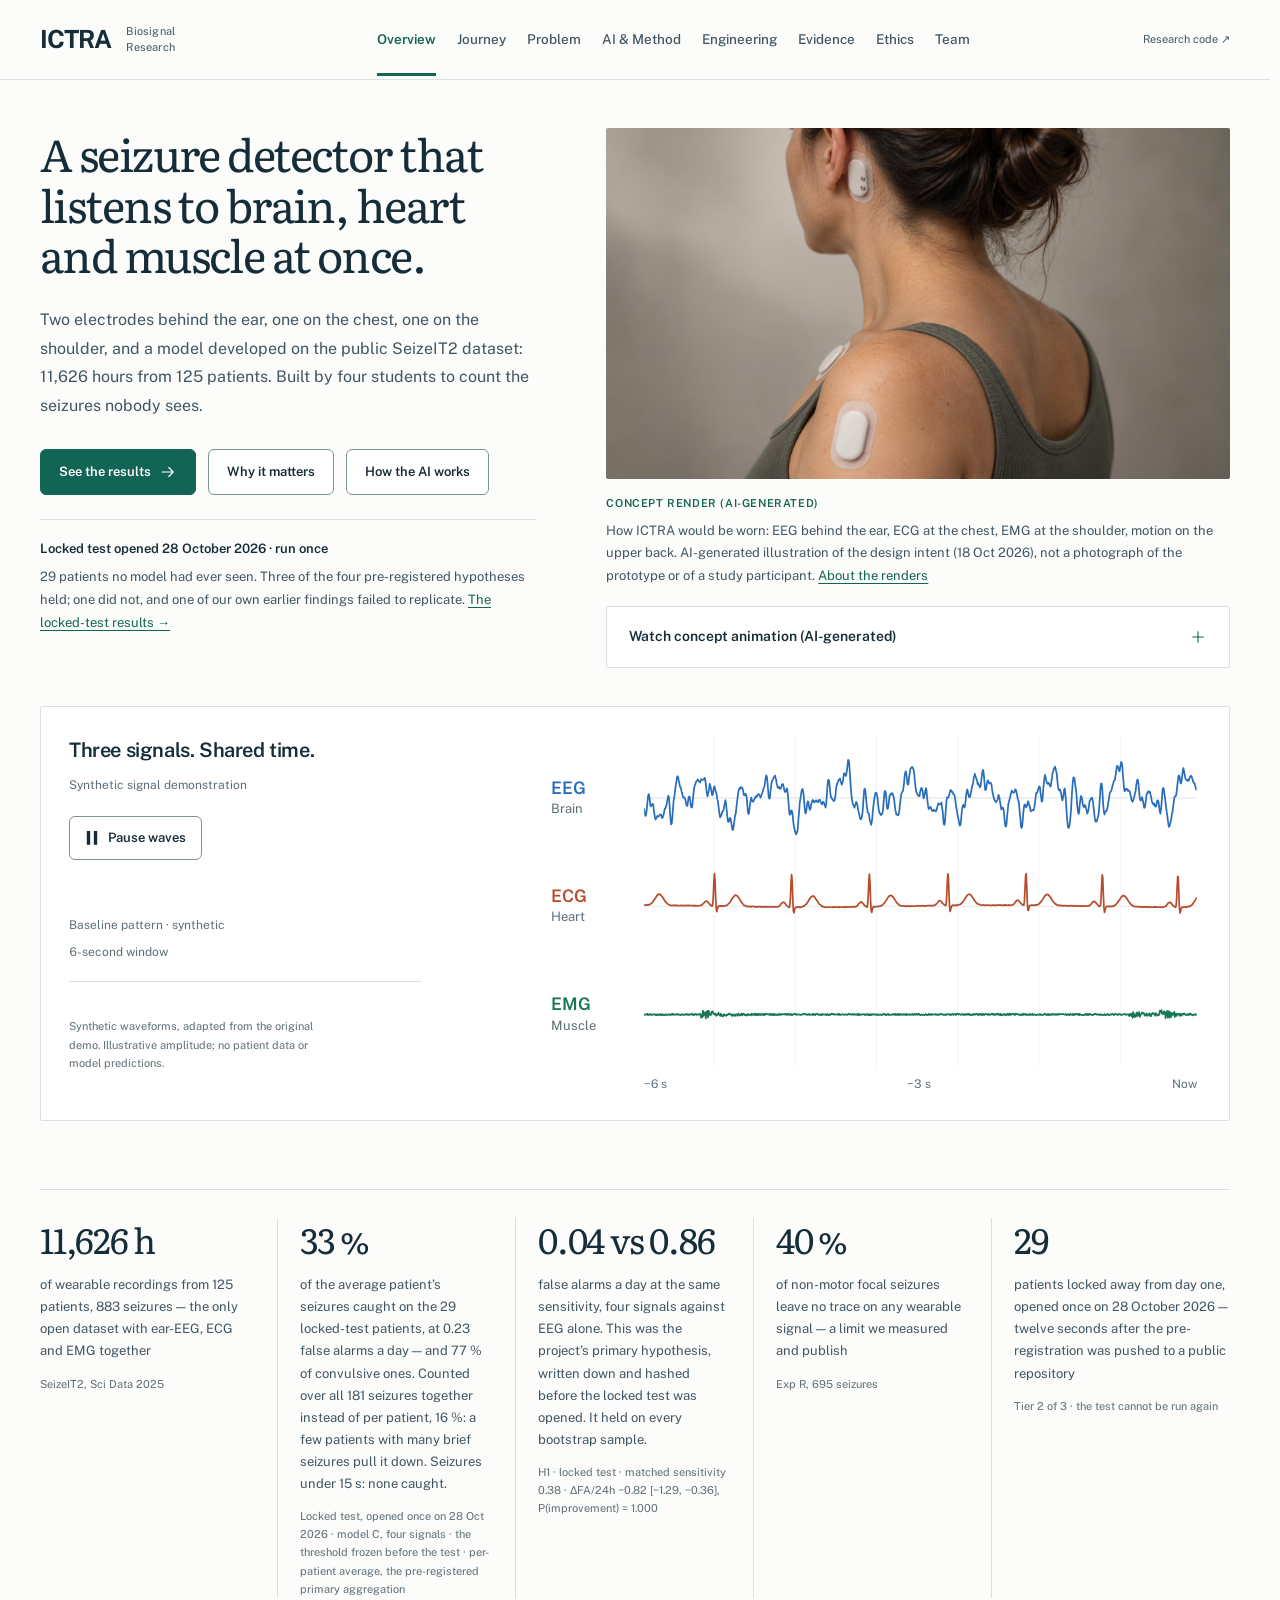
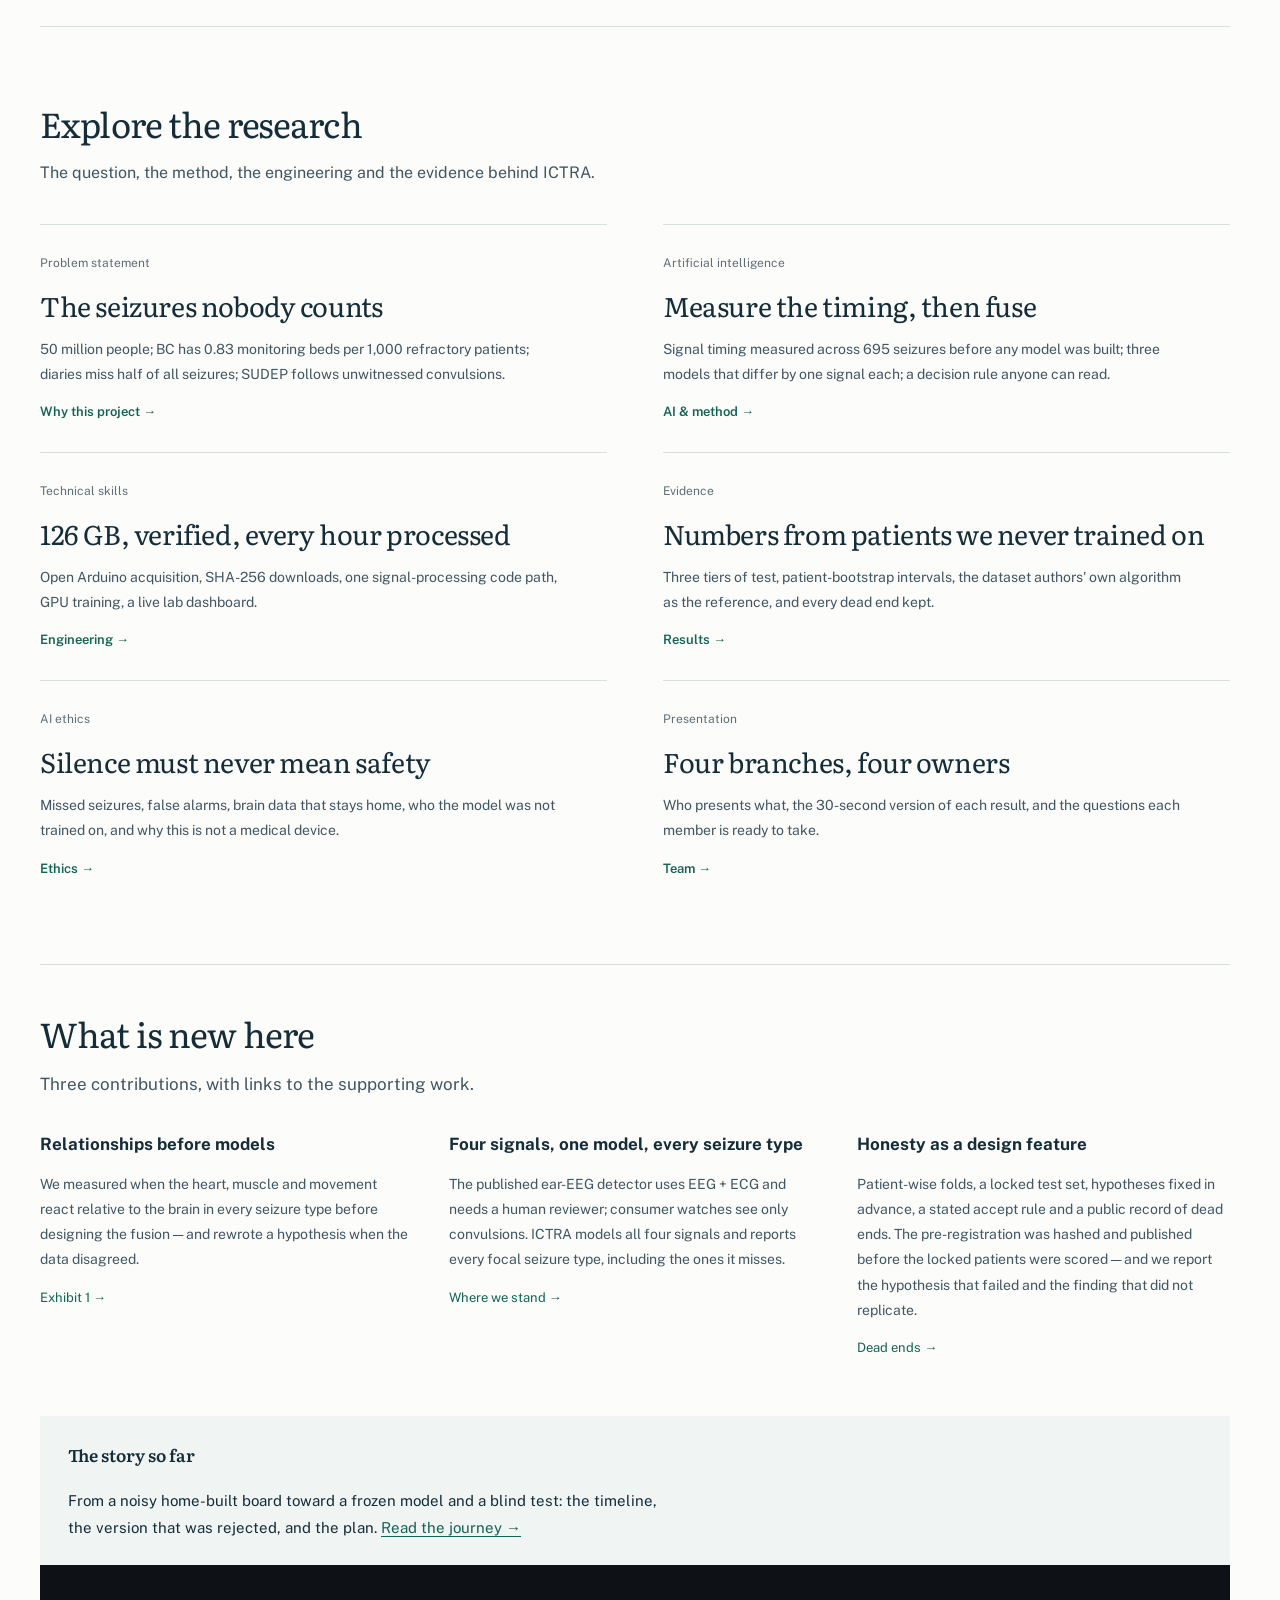
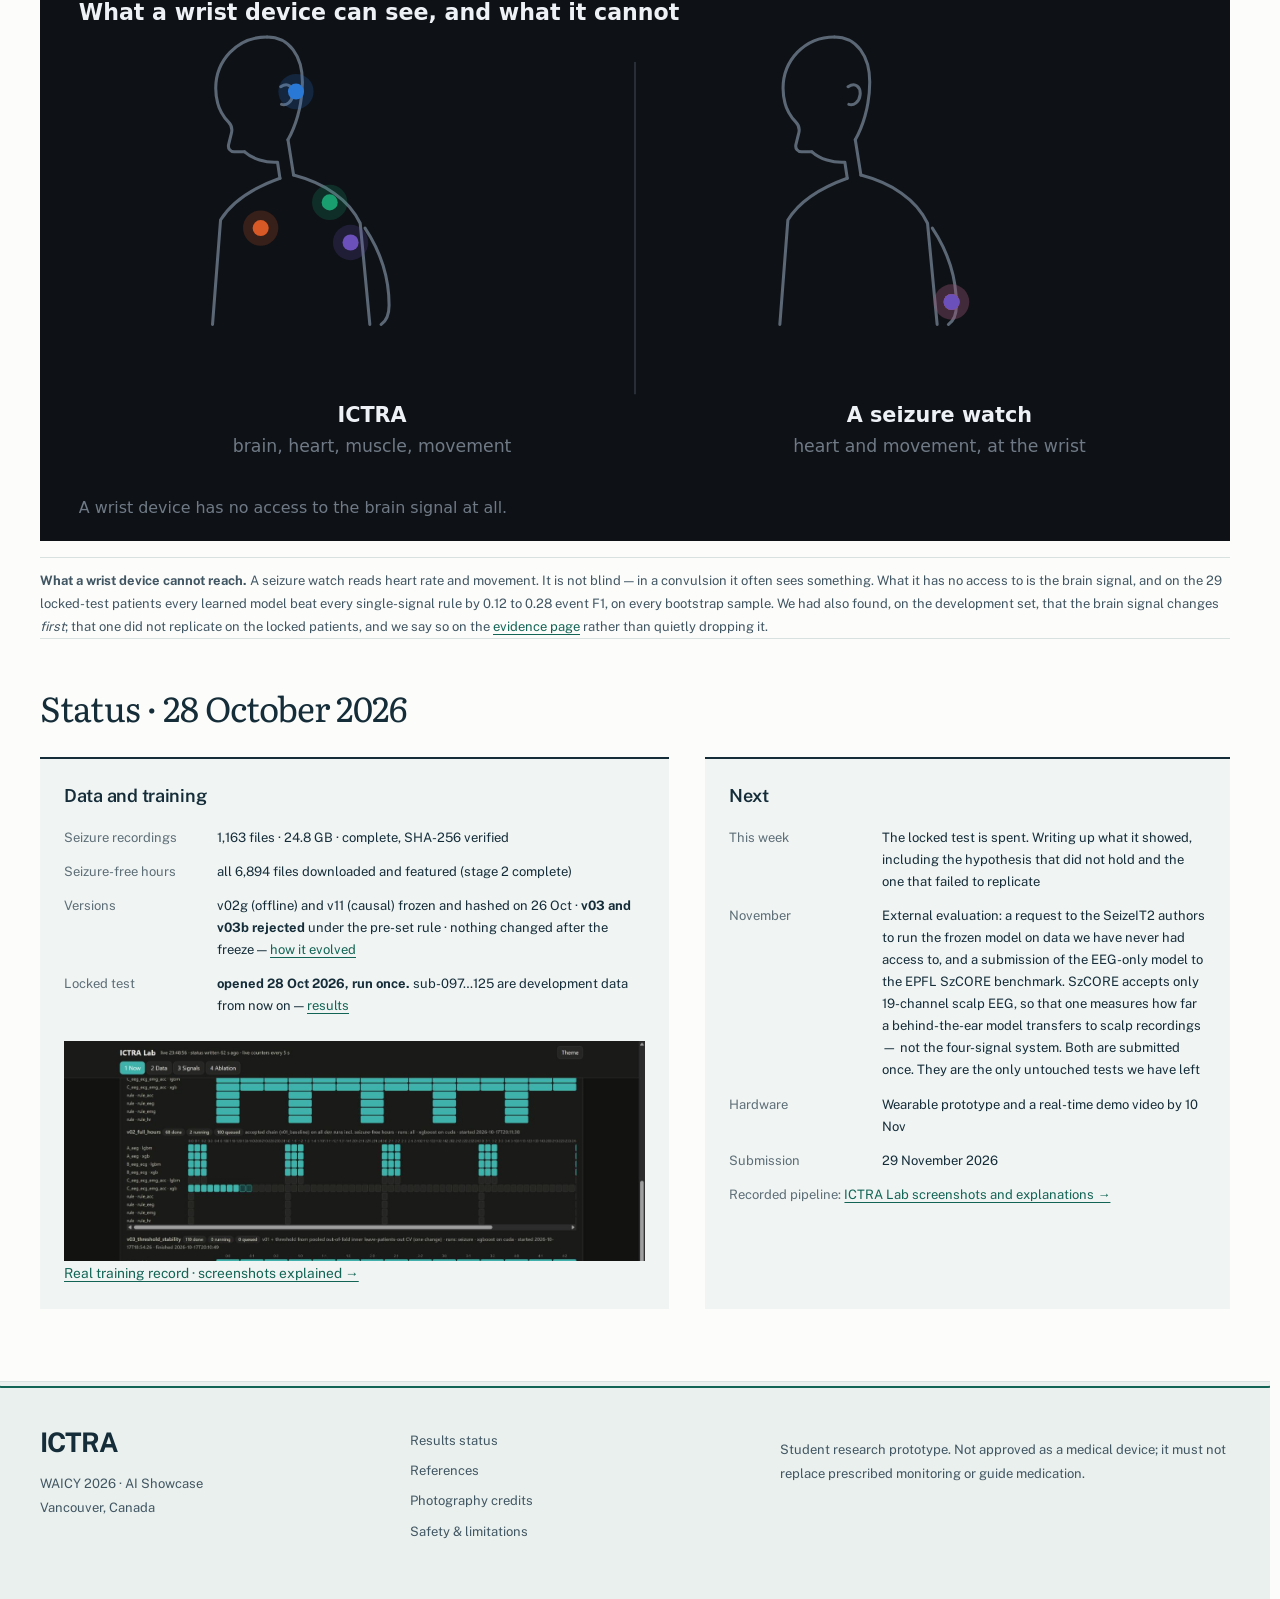
==== commit f4fe1123: "Report the locked internal test (28 Oct 2026) The locked set (sub-097..125) was opened once and is n" ====
--- a/index.html
+++ b/index.html
@@ -1,13 +1,13 @@
-<!doctype html><html lang="en" data-theme="light"><head><meta charset="utf-8"><meta name="viewport" content="width=device-width,initial-scale=1"><title>Overview | ICTRA Research</title><meta name="description" content="An open research prototype for multimodal seizure detection."><link rel="stylesheet" href="source.css"><link rel="stylesheet" href="research-layout.css?v=20261018d"><link rel="preload" href="assets/fonts/public-sans-regular.ttf" as="font" type="font/ttf" crossorigin><link rel="preload" href="assets/fonts/literata-regular.ttf" as="font" type="font/ttf" crossorigin><link rel="stylesheet" href="ictra-editorial.css?v=20261018-components2"><link rel="stylesheet" href="ui-components.css?v=20261018-components2"><link rel="stylesheet" href="site-entrance.css?v=20261018-entry2"><link rel="icon" href="data:image/svg+xml,%3Csvg xmlns=%27http://www.w3.org/2000/svg%27 viewBox=%270 0 32 32%27%3E%3Crect width=%2732%27 height=%2732%27 rx=%276%27 fill=%27%230d6c86%27/%3E%3Cpolyline points=%274,18 9,18 12,10 15,24 18,14 21,18 28,18%27 fill=%27none%27 stroke=%27%23fff%27 stroke-width=%272.4%27 stroke-linejoin=%27round%27 stroke-linecap=%27round%27/%3E%3C/svg%3E"><meta name="theme-color" content="#0d6c86"><meta property="og:title" content="Overview | ICTRA Research"><meta property="og:description" content="An open research prototype for multimodal seizure detection."><meta property="og:type" content="website"><meta property="og:image" content="https://ictra.vercel.app/assets/web/concept/p1-hero-wearable-worn-full.jpg"></head><body><script defer src="site-entrance.js?v=20261018-entry2"></script><a class="skip-link" href="#main">Skip to content</a><header class="site-header"><div class="site-wrap masthead"><a href="index.html" class="site-brand">ICTRA<span>Biosignal Research</span></a><a class="repo-link" href="https://github.com/AICAllenZhou/biosignal-studio" target="_blank" rel="noopener">BioSignal Studio ↗</a><button class="menu-toggle" aria-expanded="false" aria-controls="primary-nav">Menu</button></div><nav id="primary-nav" class="primary-nav" aria-label="Main navigation"><div class="site-wrap"><a href="index.html" aria-current="page">Overview</a><a href="journey.html">Journey</a><a href="background.html">Problem</a><a href="science.html">AI & Method</a><a href="system.html">Engineering</a><a href="evidence.html">Evidence</a><a href="safety.html">Ethics</a><a href="team.html">Team</a></div></nav></header><main id="main">
+<!doctype html><html lang="en" data-theme="light"><head><meta charset="utf-8"><meta name="viewport" content="width=device-width,initial-scale=1"><title>Overview | ICTRA Research</title><meta name="description" content="An open research prototype for multimodal seizure detection."><link rel="stylesheet" href="source.css"><link rel="stylesheet" href="research-layout.css?v=20261018d"><link rel="preload" href="assets/fonts/public-sans-regular.ttf" as="font" type="font/ttf" crossorigin><link rel="preload" href="assets/fonts/literata-regular.ttf" as="font" type="font/ttf" crossorigin><link rel="stylesheet" href="ictra-editorial.css?v=20261018-components2"><link rel="stylesheet" href="ui-components.css?v=20261018-components2"><link rel="stylesheet" href="site-entrance.css?v=20261018-entry2"><link rel="icon" href="data:image/svg+xml,%3Csvg xmlns=%27http://www.w3.org/2000/svg%27 viewBox=%270 0 32 32%27%3E%3Crect width=%2732%27 height=%2732%27 rx=%276%27 fill=%27%230d6c86%27/%3E%3Cpolyline points=%274,18 9,18 12,10 15,24 18,14 21,18 28,18%27 fill=%27none%27 stroke=%27%23fff%27 stroke-width=%272.4%27 stroke-linejoin=%27round%27 stroke-linecap=%27round%27/%3E%3C/svg%3E"><meta name="theme-color" content="#0d6c86"><meta property="og:title" content="Overview | ICTRA Research"><meta property="og:description" content="An open research prototype for multimodal seizure detection."><meta property="og:type" content="website"><meta property="og:image" content="https://ictra.vercel.app/assets/web/concept/p1-hero-wearable-worn-full.jpg"></head><body><script defer src="site-entrance.js?v=20261018-entry2"></script><a class="skip-link" href="#main">Skip to content</a><header class="site-header"><div class="site-wrap masthead"><a href="index.html" class="site-brand">ICTRA<span>Biosignal Research</span></a><a class="repo-link" href="https://github.com/AICAllenZhou/ictra-research" target="_blank" rel="noopener">Research code ↗</a><button class="menu-toggle" aria-expanded="false" aria-controls="primary-nav">Menu</button></div><nav id="primary-nav" class="primary-nav" aria-label="Main navigation"><div class="site-wrap"><a href="index.html" aria-current="page">Overview</a><a href="journey.html">Journey</a><a href="background.html">Problem</a><a href="science.html">AI & Method</a><a href="system.html">Engineering</a><a href="evidence.html">Evidence</a><a href="safety.html">Ethics</a><a href="team.html">Team</a></div></nav></header><main id="main">
 <section class="hero site-wrap"><div class="hero-grid">
 <div>
 <span class="rubric-tag">WAICY 2026 · AI Showcase · Vancouver</span>
 <h1>A seizure detector that listens to brain, heart and muscle at once.</h1>
-<p class="lede">Two electrodes behind the ear, one on the chest, one on the arm, and a model developed on the public SeizeIT2 dataset: 11,626 hours from 125 patients. Built by four students to count the seizures nobody sees.</p>
-<div class="hero-actions"><a class="btn btn-primary" href="evidence.html#v01">See the results</a><a class="btn btn-ghost" href="background.html">Why it matters</a><a class="btn btn-ghost" href="science.html#ai">How the AI works</a></div>
-<div class="hero-status"><strong>Development results · locked test unopened</strong><p>v01 baseline · v03 rejected by rule · v02 all-hours training in progress. <a href="evidence.html#evolution">Version record →</a></p></div>
+<p class="lede">Two electrodes behind the ear, one on the chest, one on the shoulder, and a model developed on the public SeizeIT2 dataset: 11,626 hours from 125 patients. Built by four students to count the seizures nobody sees.</p>
+<div class="hero-actions"><a class="btn btn-primary" href="evidence.html#locked">See the results</a><a class="btn btn-ghost" href="background.html">Why it matters</a><a class="btn btn-ghost" href="science.html#ai">How the AI works</a></div>
+<div class="hero-status"><strong>Locked test opened 28 October 2026 · run once</strong><p>29 patients no model had ever seen. Three of the four pre-registered hypotheses held; one did not, and one of our own earlier findings failed to replicate. <a href="evidence.html#locked">The locked-test results →</a></p></div>
 </div>
-<figure class="hero-photo"><img src="assets/web/concept/p1-hero-wearable-worn-full.jpg" width="1672" height="941" alt="Concept render: a volunteer seen from behind wearing three small white sensor patches — behind the left ear, on the shoulder and on the upper arm" fetchpriority="high" decoding="async"><figcaption><span class="render-tag">Concept render (AI-generated)</span> How ICTRA would be worn: EEG behind the ear, ECG at the chest, EMG + motion on the arm. AI-generated illustration of the design intent (18 Oct 2026), not a photograph of the prototype or of a study participant. <a href="evidence.html#concept-render-credits">About the renders</a><details class="technical-details concept-motion" id="concept-animation"><summary>Watch concept animation (AI-generated)</summary><video id="intro-video" class="intro-video" src="assets/video/intro.mp4" poster="assets/video/intro-poster.jpg" controls playsinline preload="none" aria-label="AI-generated concept animation of the ICTRA sensor patch assembling"></video><p>Concept render (AI-generated), not a verified hardware assembly or a functioning device.</p></details></figcaption></figure>
+<figure class="hero-photo"><img src="assets/web/concept/p1-hero-wearable-worn-full.jpg" width="1672" height="941" alt="Concept render: a volunteer seen from behind wearing three small white sensor patches — behind the left ear, on the shoulder and on the upper arm" fetchpriority="high" decoding="async"><figcaption><span class="render-tag">Concept render (AI-generated)</span> How ICTRA would be worn: EEG behind the ear, ECG at the chest, EMG at the shoulder, motion on the upper back. AI-generated illustration of the design intent (18 Oct 2026), not a photograph of the prototype or of a study participant. <a href="evidence.html#concept-render-credits">About the renders</a><details class="technical-details concept-motion" id="concept-animation"><summary>Watch concept animation (AI-generated)</summary><video id="intro-video" class="intro-video" src="assets/video/intro.mp4" poster="assets/video/intro-poster.jpg" controls playsinline preload="none" aria-label="AI-generated concept animation of the ICTRA sensor patch assembling"></video><p>Concept render (AI-generated), not a verified hardware assembly or a functioning device.</p></details></figcaption></figure>
 </div></section>
 
 <section class="signal-band site-wrap" aria-label="Signal demonstration">
@@ -23,22 +23,22 @@
 <section class="numbers site-wrap" aria-label="ICTRA in numbers">
 <div class="numbers-grid">
 <div class="num"><b>11,626 h</b><span>of wearable recordings from 125 patients, 883 seizures — the only open dataset with ear-EEG, ECG and EMG together</span><small>SeizeIT2, Sci Data 2025</small></div>
-<div class="num"><b>95–97 %</b><span>of convulsive seizures caught at ≤ 1 false alarm a day by the first model. Across all seizure types it is 44 % at about 10 false alarms a day.</span><small>v01 · development folds · false alarms counted on seizure-containing runs only</small></div>
-<div class="num"><b>+11 pts</b><span>more seizures caught when heart, muscle and movement join EEG (P = 0.998, all 5 folds)</span><small>Model C vs A</small></div>
+<div class="num"><b>33 %</b><span>of the average patient’s seizures caught on the 29 locked-test patients, at 0.23 false alarms a day — and 77 % of convulsive ones. Counted over all 181 seizures together instead of per patient, 16 %: a few patients with many brief seizures pull it down. Seizures under 15 s: none caught.</span><small>Locked test, opened once on 28 Oct 2026 · model C, four signals · the threshold frozen before the test · per-patient average, the pre-registered primary aggregation</small></div>
+<div class="num"><b>0.04 vs 0.86</b><span>false alarms a day at the same sensitivity, four signals against EEG alone. This was the project’s primary hypothesis, written down and hashed before the locked test was opened. It held on every bootstrap sample.</span><small>H1 · locked test · matched sensitivity 0.38 · ΔFA/24h −0.82 [−1.29, −0.36], P(improvement) = 1.000</small></div>
 <div class="num"><b>40 %</b><span>of non-motor focal seizures leave no trace on any wearable signal — a limit we measured and publish</span><small>Exp R, 695 seizures</small></div>
-<div class="num"><b>29</b><span>patients locked away from day one; opened once, after the hypotheses are hashed</span><small>Tier 2 of 3</small></div>
+<div class="num"><b>29</b><span>patients locked away from day one, opened once on 28 October 2026 — twelve seconds after the pre-registration was pushed to a public repository</span><small>Tier 2 of 3 · the test cannot be run again</small></div>
 </div>
 </section>
 
 <section class="rubric-map site-wrap" aria-labelledby="map-heading">
 <div class="sec-head"><h2 id="map-heading">Explore the research</h2><p class="lead">The question, the method, the engineering and the evidence behind ICTRA.</p></div>
 <div class="rubric-grid">
-<a class="rubric-card" href="background.html"><span class="k">Problem statement <span class="pts">10 pts</span></span><h3>The seizures nobody counts</h3><p>50 million people; BC has 0.83 monitoring beds per 1,000 refractory patients; diaries miss half of all seizures; SUDEP follows unwitnessed convulsions.</p><span class="go">Why this project →</span></a>
-<a class="rubric-card" href="science.html"><span class="k">Artificial intelligence <span class="pts">25 pts</span></span><h3>Measure the timing, then fuse</h3><p>Brain → heart → muscle lags measured on 695 seizures before any model; three models that differ by one signal each; a decision rule anyone can read.</p><span class="go">AI &amp; method →</span></a>
-<a class="rubric-card" href="system.html"><span class="k">Technical skills <span class="pts">25 pts</span></span><h3>126 GB, verified, every hour processed</h3><p>Open Arduino acquisition, SHA-256 downloads, one signal-processing code path, GPU training, a live lab dashboard.</p><span class="go">Engineering →</span></a>
-<a class="rubric-card" href="evidence.html"><span class="k">Evidence <span class="pts">AI + Technical</span></span><h3>Numbers from patients we never trained on</h3><p>Three tiers of test, patient-bootstrap intervals, the dataset authors' own algorithm as the reference, and every dead end kept.</p><span class="go">Results →</span></a>
-<a class="rubric-card" href="safety.html"><span class="k">AI ethics <span class="pts">10 pts</span></span><h3>Silence must never mean safety</h3><p>Missed seizures, false alarms, brain data that stays home, who the model was not trained on, and why this is not a medical device.</p><span class="go">Ethics →</span></a>
-<a class="rubric-card" href="team.html"><span class="k">Presentation <span class="pts">10 pts</span></span><h3>Four branches, four owners</h3><p>Who presents what, the 30-second version of each result, and the questions each member is ready to take.</p><span class="go">Team →</span></a>
+<a class="rubric-card" href="background.html"><span class="k">Problem statement</span><h3>The seizures nobody counts</h3><p>50 million people; BC has 0.83 monitoring beds per 1,000 refractory patients; diaries miss half of all seizures; SUDEP follows unwitnessed convulsions.</p><span class="go">Why this project →</span></a>
+<a class="rubric-card" href="science.html"><span class="k">Artificial intelligence</span><h3>Measure the timing, then fuse</h3><p>Signal timing measured across 695 seizures before any model was built; three models that differ by one signal each; a decision rule anyone can read.</p><span class="go">AI &amp; method →</span></a>
+<a class="rubric-card" href="system.html"><span class="k">Technical skills</span><h3>126 GB, verified, every hour processed</h3><p>Open Arduino acquisition, SHA-256 downloads, one signal-processing code path, GPU training, a live lab dashboard.</p><span class="go">Engineering →</span></a>
+<a class="rubric-card" href="evidence.html"><span class="k">Evidence</span><h3>Numbers from patients we never trained on</h3><p>Three tiers of test, patient-bootstrap intervals, the dataset authors' own algorithm as the reference, and every dead end kept.</p><span class="go">Results →</span></a>
+<a class="rubric-card" href="safety.html"><span class="k">AI ethics</span><h3>Silence must never mean safety</h3><p>Missed seizures, false alarms, brain data that stays home, who the model was not trained on, and why this is not a medical device.</p><span class="go">Ethics →</span></a>
+<a class="rubric-card" href="team.html"><span class="k">Presentation</span><h3>Four branches, four owners</h3><p>Who presents what, the 30-second version of each result, and the questions each member is ready to take.</p><span class="go">Team →</span></a>
 </div>
 </section>
 
@@ -47,16 +47,18 @@
 <div class="new-grid">
 <div class="new-item"><b>Relationships before models</b><p>We measured when the heart, muscle and movement react relative to the brain in every seizure type before designing the fusion — and rewrote a hypothesis when the data disagreed.</p><small><a href="evidence.html#expr">Exhibit 1 →</a></small></div>
 <div class="new-item"><b>Four signals, one model, every seizure type</b><p>The published ear-EEG detector uses EEG + ECG and needs a human reviewer; consumer watches see only convulsions. ICTRA models all four signals and reports every focal seizure type, including the ones it misses.</p><small><a href="evidence.html#landscape">Where we stand →</a></small></div>
-<div class="new-item"><b>Honesty as a design feature</b><p>Patient-wise folds, a locked test set, drafted hypotheses, a fixed accept rule and a public record of dead ends. The pre-registration draft will be hashed before locked testing.</p><small><a href="evidence.html#negative">Dead ends →</a></small></div>
+<div class="new-item"><b>Honesty as a design feature</b><p>Patient-wise folds, a locked test set, hypotheses fixed in advance, a stated accept rule and a public record of dead ends. The pre-registration was hashed and published before the locked patients were scored — and we report the hypothesis that failed and the finding that did not replicate.</p><small><a href="evidence.html#negative">Dead ends →</a></small></div>
 </div>
 </section>
 
 <section class="site-wrap" aria-label="Project journey"><div class="callout"><b>The story so far</b><p>From a noisy home-built board toward a frozen model and a blind test: the timeline, the version that was rejected, and the plan. <a href="journey.html">Read the journey →</a></p></div></section>
+<section class="site-wrap" aria-label="What a wrist device can see"><figure class="model-figure" id="fig-watch"><a class="image-link" href="assets/web/fig-watch-compare.svg" target="_blank" rel="noopener"><img src="assets/web/fig-watch-compare.svg" style="width:100%;height:auto" alt="Two line figures side by side. The ICTRA figure has four sensor sites: behind the ear, chest, shoulder and upper back. The seizure-watch figure has one, at the wrist." loading="lazy"></a><figcaption><strong>What a wrist device cannot reach.</strong> A seizure watch reads heart rate and movement. It is not blind — in a convulsion it often sees something. What it has no access to is the brain signal, and on the 29 locked-test patients every learned model beat every single-signal rule by 0.12 to 0.28 event F1, on every bootstrap sample. We had also found, on the development set, that the brain signal changes <em>first</em>; that one did not replicate on the locked patients, and we say so on the <a href="evidence.html#locked">evidence page</a> rather than quietly dropping it.</figcaption></figure>
+</section>
 <section class="status-strip site-wrap" aria-labelledby="status-heading">
-<div class="sec-head"><h2 id="status-heading">Status · 18 October 2026</h2></div>
+<div class="sec-head"><h2 id="status-heading">Status · 28 October 2026</h2></div>
 <div class="status-grid">
-<div class="status-card"><h3>Data and training</h3><dl><dt>Seizure recordings</dt><dd>1,163 files · 24.8 GB · complete, SHA-256 verified</dd><dt>Seizure-free hours</dt><dd>all 6,894 files downloaded and featured (stage 2 complete)</dd><dt>Versions</dt><dd>v01 reference · <b>v03 rejected</b> under the pre-set rule (FA halved, but −6 % sensitivity) · v02 (all 8,642 h) running, done 19 Oct · v03b queued — <a href="evidence.html#evolution">how it evolved</a></dd><dt>Locked test</dt><dd>sub-097…125 not opened</dd></dl><a class="thumb" href="system.html#training-record"><img src="assets/web/training/lab-training-jobs-20261018.jpg" width="1425" height="990" loading="lazy" alt="Real ICTRA Lab capture, 18 October UTC: v02 all-hours training in progress"></a><p class="small"><a href="system.html#training-record">Real training record · screenshots explained →</a></p></div>
-<div class="status-card"><h3>Next</h3><dl><dt>This week</dt><dd>v07/v08 for the short seizures that hold 28 % of all events; causal (real-time) pipeline</dd><dt>November</dt><dd>External adapters, pre-registration hash, locked test, external tests; then one-time blind submission to the EPFL SzCORE benchmark and a request to the SeizeIT2 authors to run the frozen model on their non-public hold-out</dd><dt>Hardware</dt><dd>Wearable prototype and a real-time demo video by 10 Nov</dd><dt>Submission</dt><dd>29 November 2026</dd></dl><p class="small muted" style="margin-top:12px">Recorded pipeline: <a href="system.html#training-record">ICTRA Lab screenshots and explanations →</a></p></div>
+<div class="status-card"><h3>Data and training</h3><dl><dt>Seizure recordings</dt><dd>1,163 files · 24.8 GB · complete, SHA-256 verified</dd><dt>Seizure-free hours</dt><dd>all 6,894 files downloaded and featured (stage 2 complete)</dd><dt>Versions</dt><dd>v02g (offline) and v11 (causal) frozen and hashed on 26 Oct · <b>v03 and v03b rejected</b> under the pre-set rule · nothing changed after the freeze — <a href="evidence.html#evolution">how it evolved</a></dd><dt>Locked test</dt><dd><b>opened 28 Oct 2026, run once.</b> sub-097…125 are development data from now on — <a href="evidence.html#locked">results</a></dd></dl><a class="thumb" href="system.html#training-record"><img src="assets/web/training/lab-training-jobs-20261018.jpg" width="1425" height="990" loading="lazy" alt="Real ICTRA Lab capture, 18 October UTC: v02 all-hours training in progress"></a><p class="small"><a href="system.html#training-record">Real training record · screenshots explained →</a></p></div>
+<div class="status-card"><h3>Next</h3><dl><dt>This week</dt><dd>The locked test is spent. Writing up what it showed, including the hypothesis that did not hold and the one that failed to replicate</dd><dt>November</dt><dd>External evaluation: a request to the SeizeIT2 authors to run the frozen model on data we have never had access to, and a submission of the EEG-only model to the EPFL SzCORE benchmark. SzCORE accepts only 19-channel scalp EEG, so that one measures how far a behind-the-ear model transfers to scalp recordings — not the four-signal system. Both are submitted once. They are the only untouched tests we have left</dd><dt>Hardware</dt><dd>Wearable prototype and a real-time demo video by 10 Nov</dd><dt>Submission</dt><dd>29 November 2026</dd></dl><p class="small muted" style="margin-top:12px">Recorded pipeline: <a href="system.html#training-record">ICTRA Lab screenshots and explanations →</a></p></div>
 </div>
 </section>
 </main><footer class="site-footer"><div class="site-wrap"><div><b>ICTRA</b><p>WAICY 2026 · AI Showcase<br>Vancouver, Canada</p></div><div><a href="evidence.html#results">Results status</a><a href="evidence.html#references">References</a><a href="evidence.html#image-credits">Photography credits</a><a href="safety.html">Safety & limitations</a></div><p>Student research prototype. Not approved as a medical device; it must not replace prescribed monitoring or guide medication.</p></div></footer><script>
--- a/ictra-editorial.css
+++ b/ictra-editorial.css
@@ -253,6 +253,10 @@
 th{font:600 11px/1.6 var(--body);letter-spacing:.025em;background:var(--surface-2);color:var(--ink-2)}
 td{line-height:1.7;padding-block:13px}
 .results-table th,.results-table td{padding-block:11px}
+.results-table.prose-table{min-width:0}
+.results-table.prose-table th,.results-table.prose-table td{white-space:normal;vertical-align:top}
+.results-table.prose-table td:first-child,.results-table.prose-table th:first-child{width:42%}
+@media (max-width:640px){.results-table.prose-table td:first-child,.results-table.prose-table th:first-child{width:auto}}
 .scroll-x,.table-wrap{scrollbar-color:#aabdb6 var(--surface-2);scrollbar-width:thin}
 .table-scroll-hint{margin:14px 0 8px;font-size:12px;line-height:1.7;color:var(--muted)}
 .table-scroll-hint[hidden]{display:none}
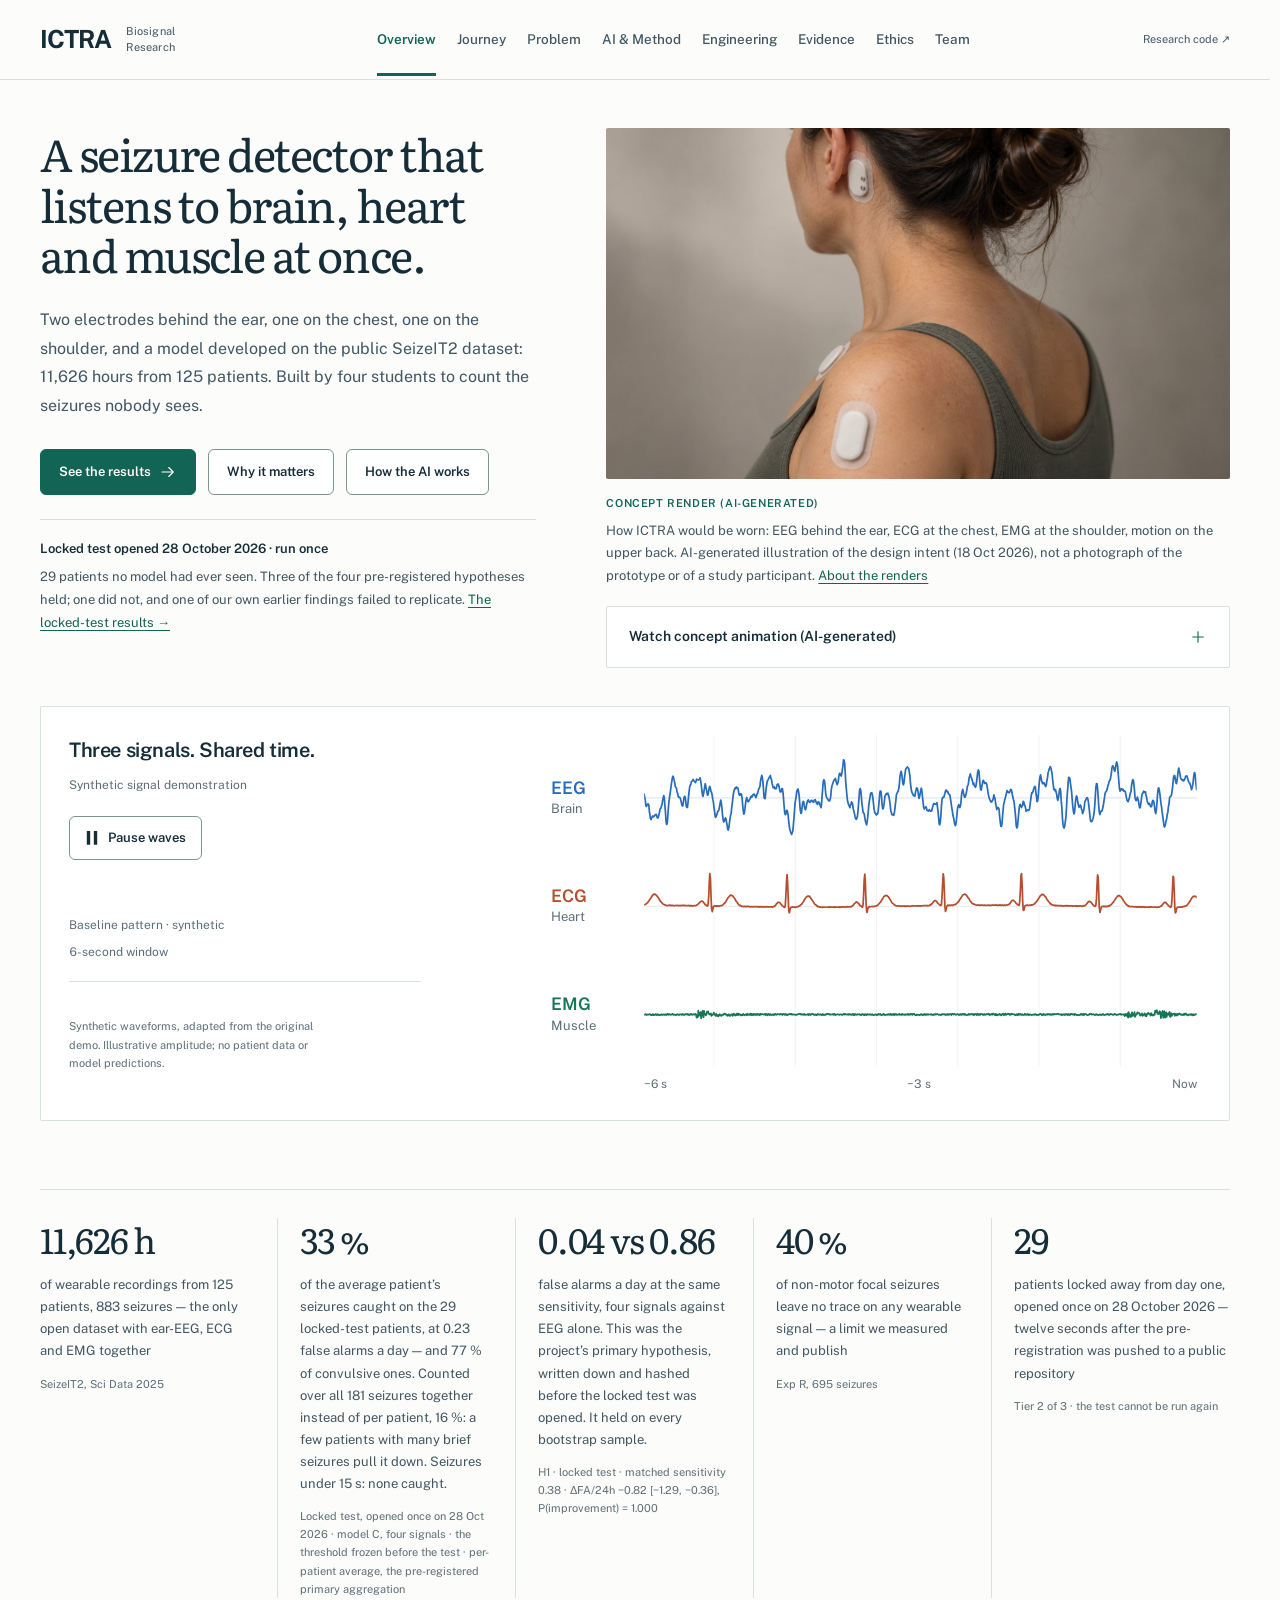
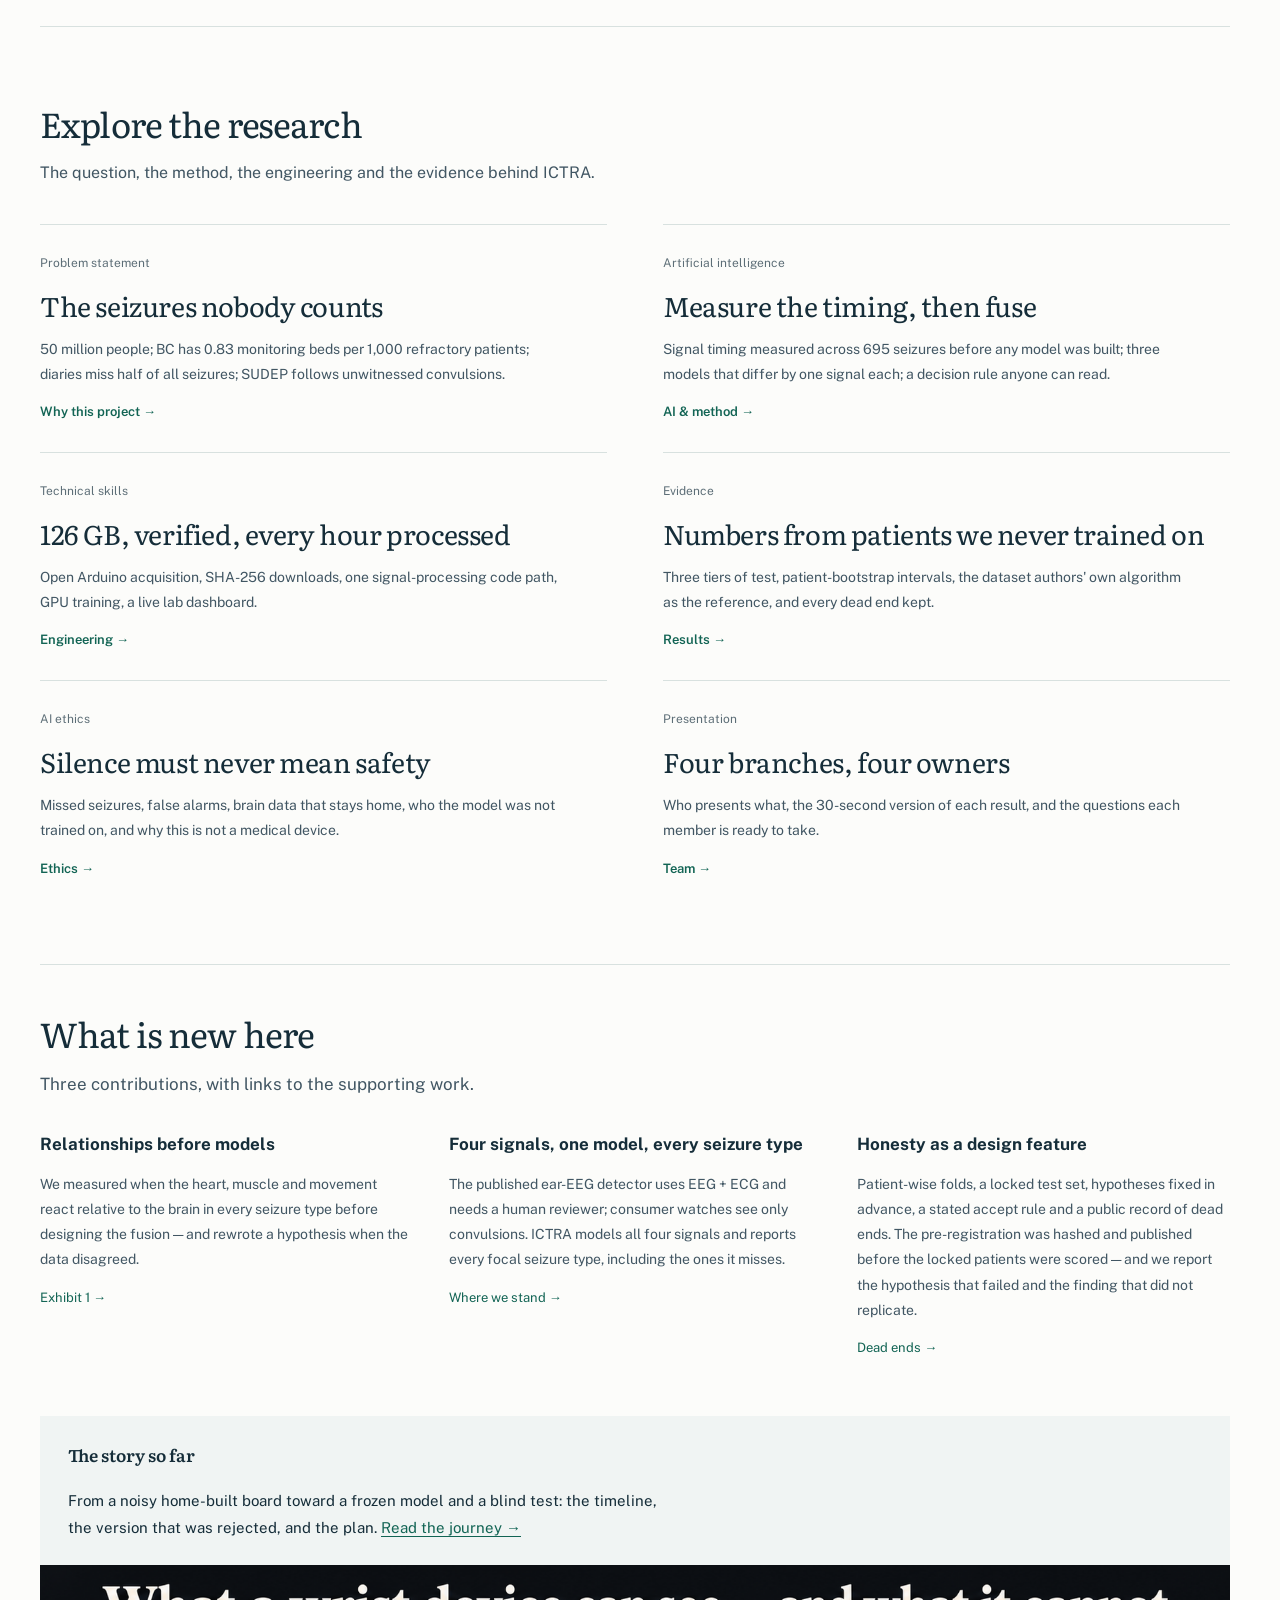
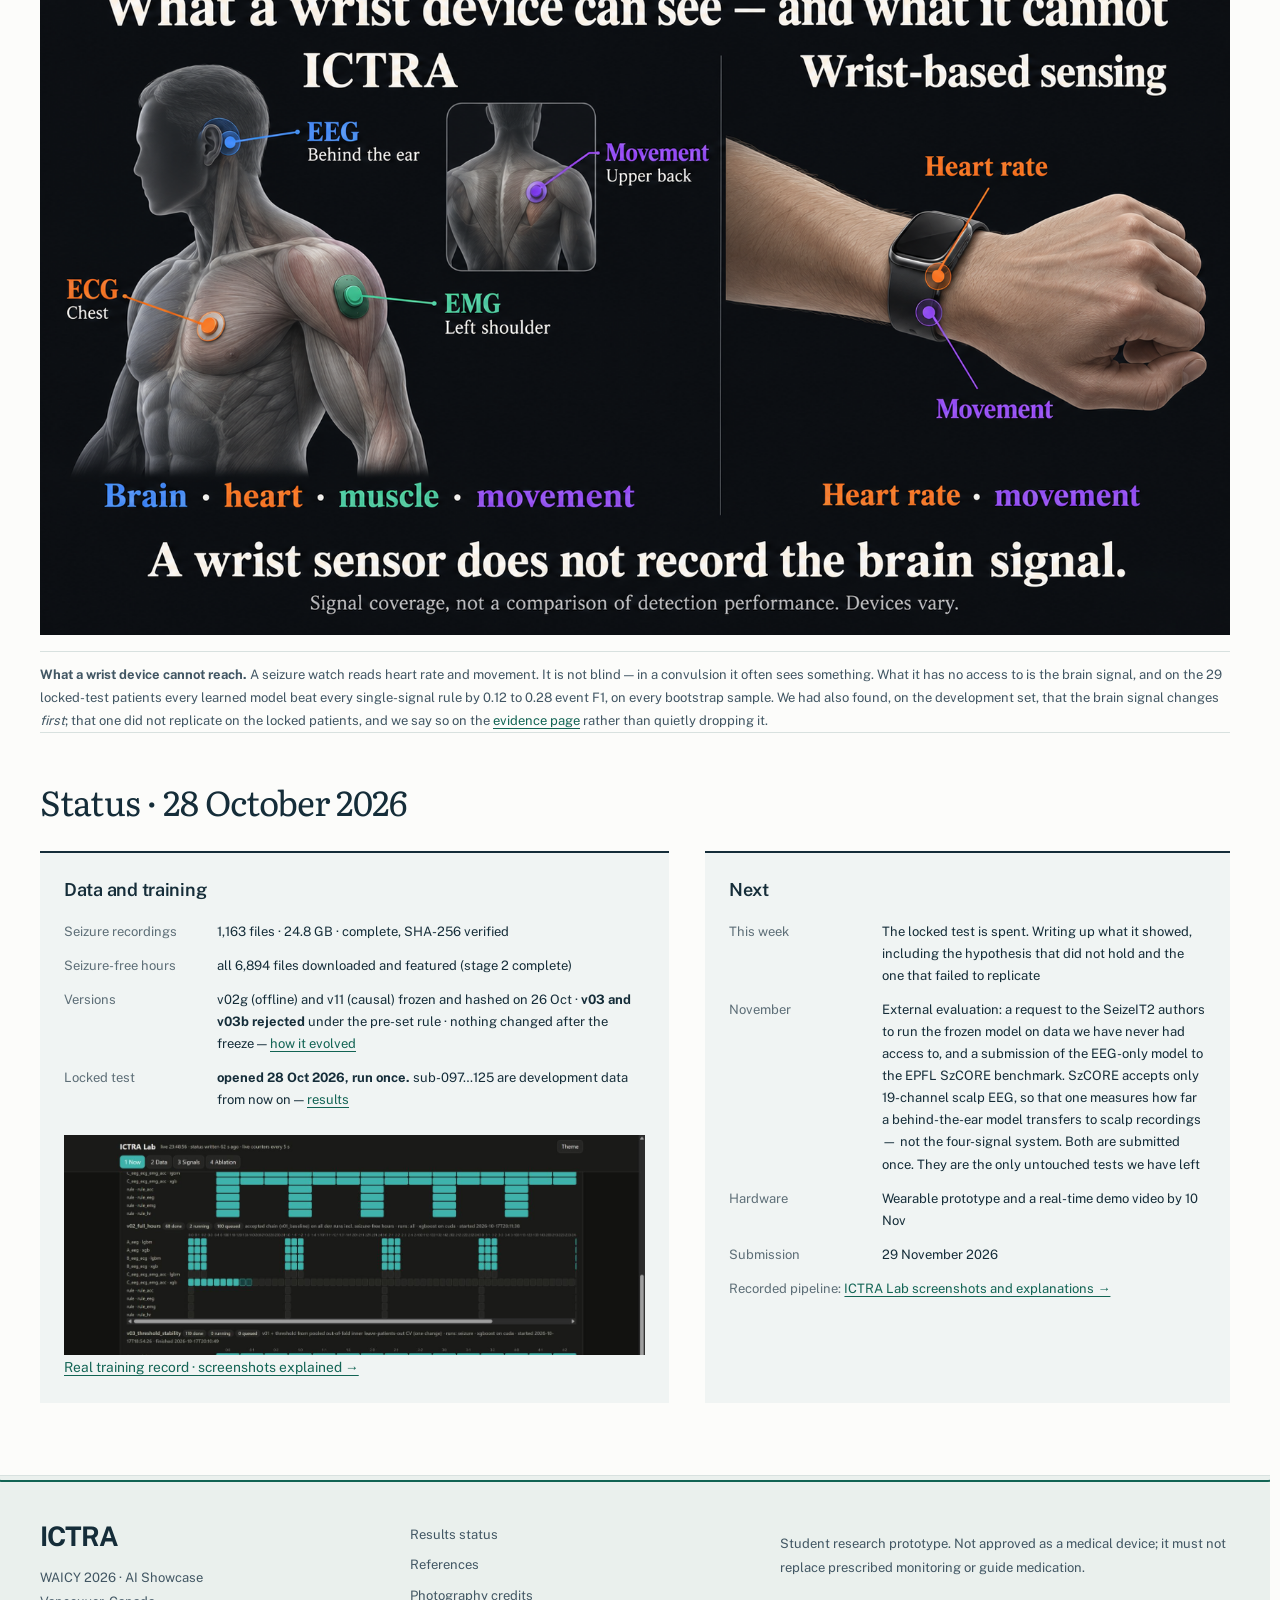
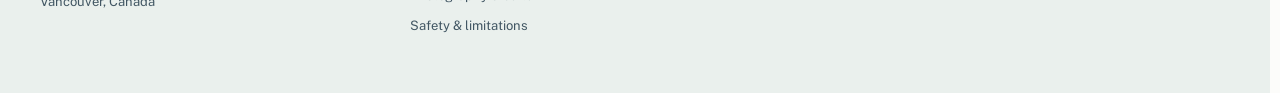
==== commit db3800a4: "Replace wrist comparison with illustrated sensor coverage figure" ====
--- a/index.html
+++ b/index.html
@@ -52,7 +52,7 @@
 </section>
 
 <section class="site-wrap" aria-label="Project journey"><div class="callout"><b>The story so far</b><p>From a noisy home-built board toward a frozen model and a blind test: the timeline, the version that was rejected, and the plan. <a href="journey.html">Read the journey →</a></p></div></section>
-<section class="site-wrap" aria-label="What a wrist device can see"><figure class="model-figure" id="fig-watch"><a class="image-link" href="assets/web/fig-watch-compare.svg" target="_blank" rel="noopener"><img src="assets/web/fig-watch-compare.svg" style="width:100%;height:auto" alt="Two line figures side by side. The ICTRA figure has four sensor sites: behind the ear, chest, shoulder and upper back. The seizure-watch figure has one, at the wrist." loading="lazy"></a><figcaption><strong>What a wrist device cannot reach.</strong> A seizure watch reads heart rate and movement. It is not blind — in a convulsion it often sees something. What it has no access to is the brain signal, and on the 29 locked-test patients every learned model beat every single-signal rule by 0.12 to 0.28 event F1, on every bootstrap sample. We had also found, on the development set, that the brain signal changes <em>first</em>; that one did not replicate on the locked patients, and we say so on the <a href="evidence.html#locked">evidence page</a> rather than quietly dropping it.</figcaption></figure>
+<section class="site-wrap" aria-label="What a wrist device can see"><figure class="model-figure" id="fig-watch"><a class="image-link" href="assets/web/fig-watch-compare-generated-v3.png" target="_blank" rel="noopener"><img src="assets/web/fig-watch-compare-generated-v3.png" style="width:100%;height:auto" alt="Signal coverage comparison: ICTRA records EEG behind the ear, ECG on the chest, EMG on the left shoulder, and movement on the upper back. Wrist sensing provides heart rate and movement, without EEG or shoulder EMG." loading="lazy"></a><figcaption><strong>What a wrist device cannot reach.</strong> A seizure watch reads heart rate and movement. It is not blind — in a convulsion it often sees something. What it has no access to is the brain signal, and on the 29 locked-test patients every learned model beat every single-signal rule by 0.12 to 0.28 event F1, on every bootstrap sample. We had also found, on the development set, that the brain signal changes <em>first</em>; that one did not replicate on the locked patients, and we say so on the <a href="evidence.html#locked">evidence page</a> rather than quietly dropping it.</figcaption></figure>
 </section>
 <section class="status-strip site-wrap" aria-labelledby="status-heading">
 <div class="sec-head"><h2 id="status-heading">Status · 28 October 2026</h2></div>
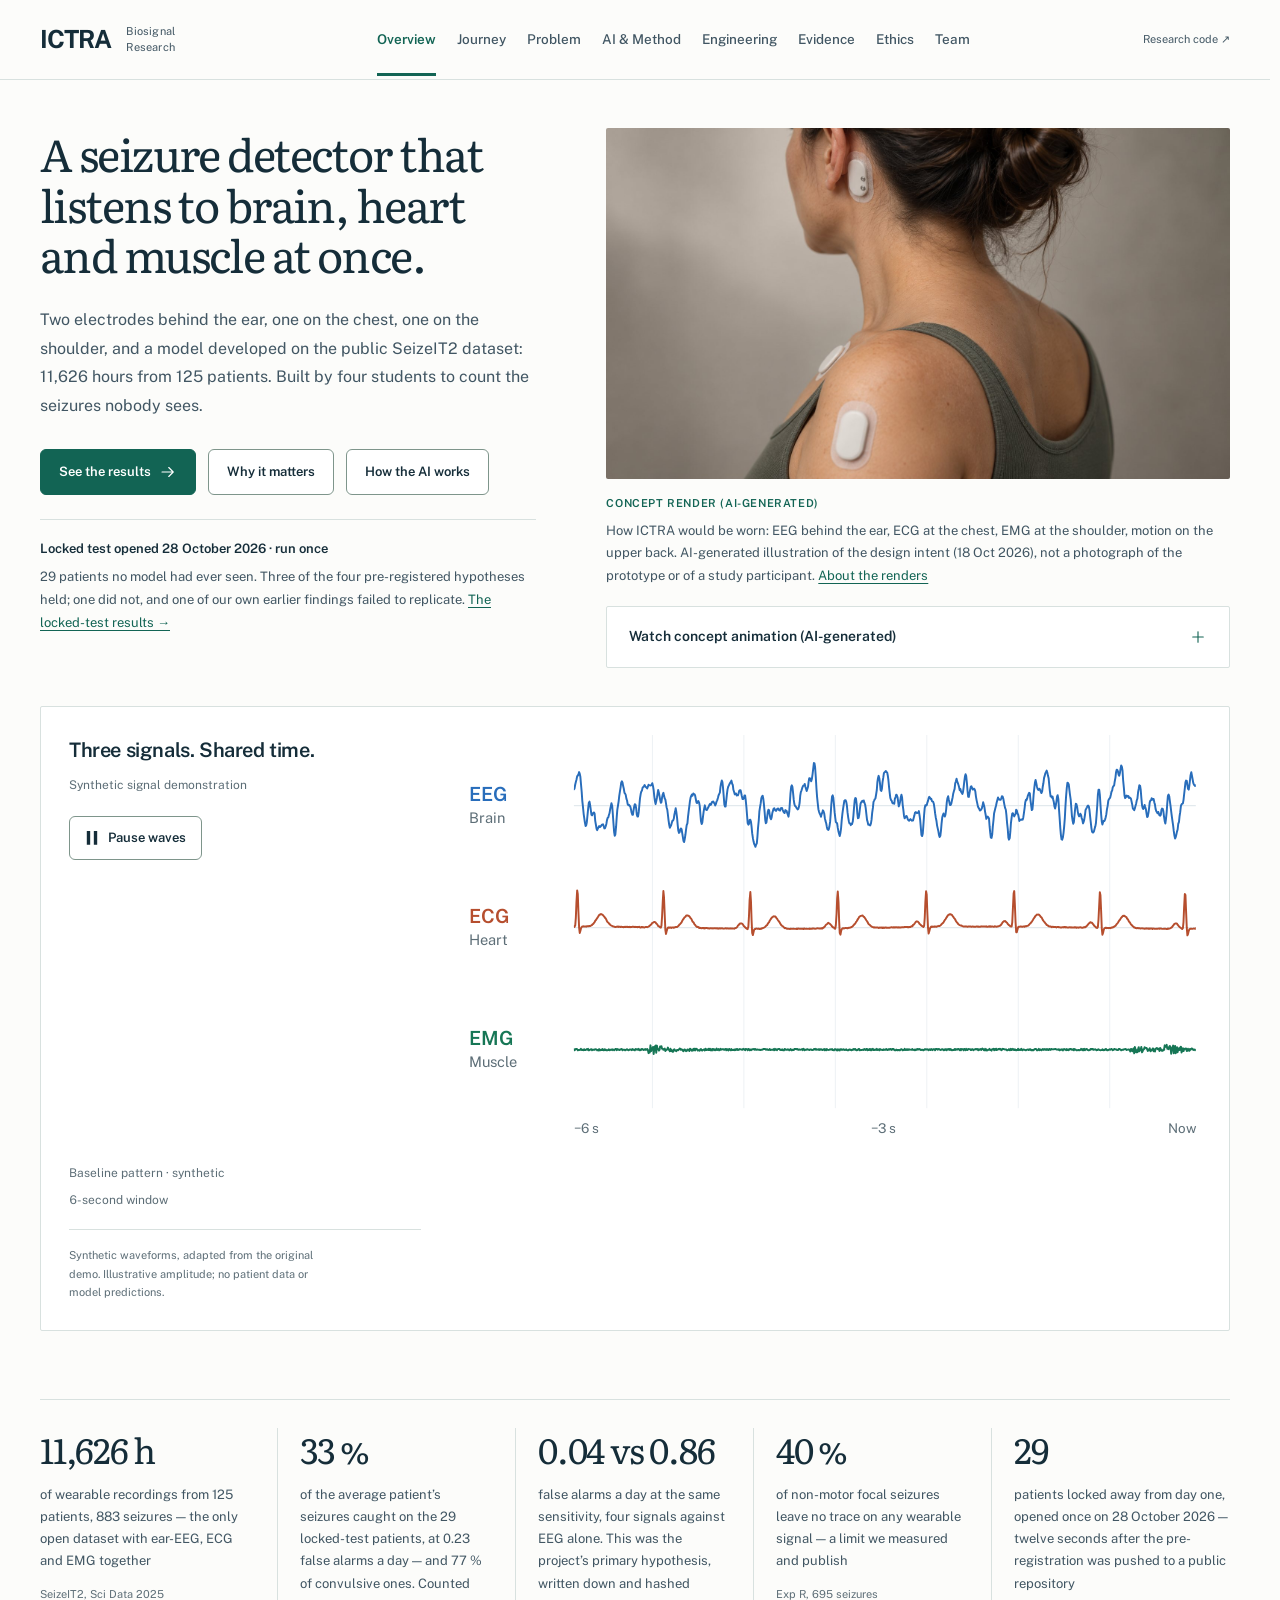
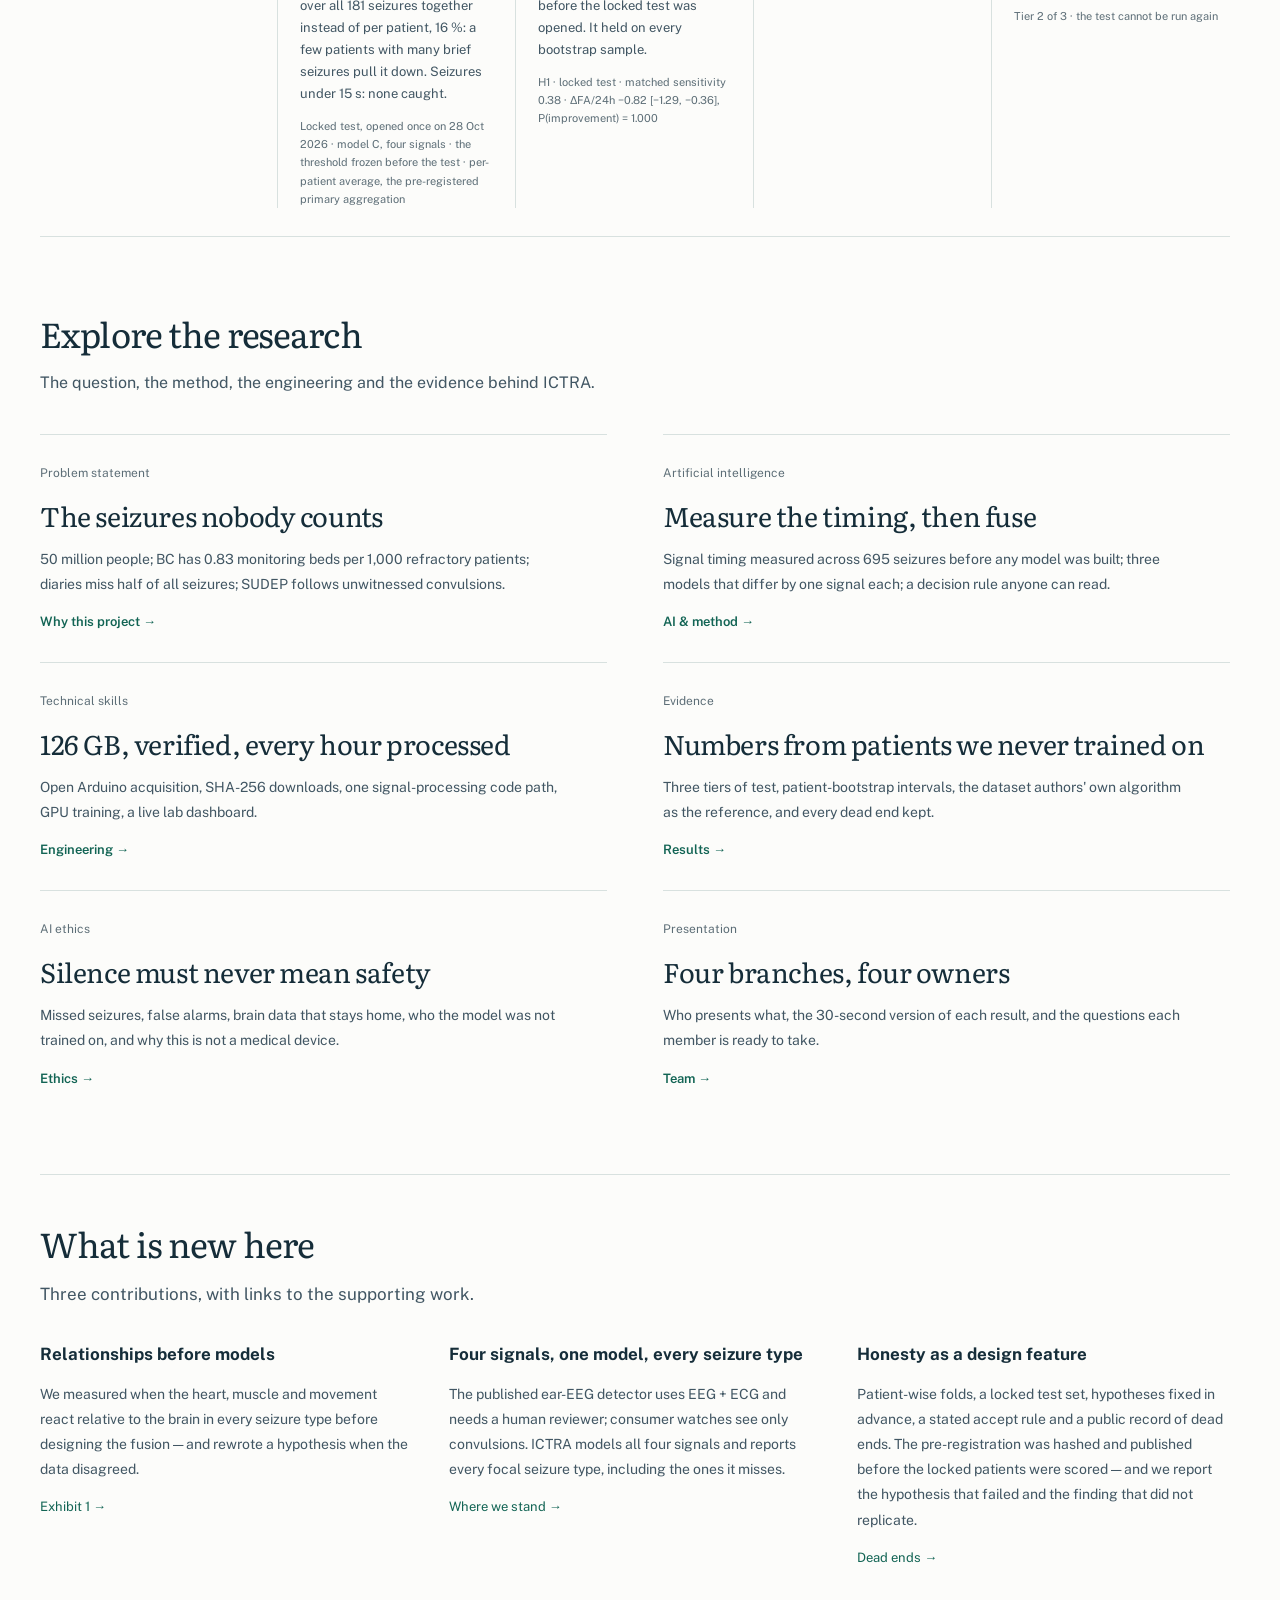
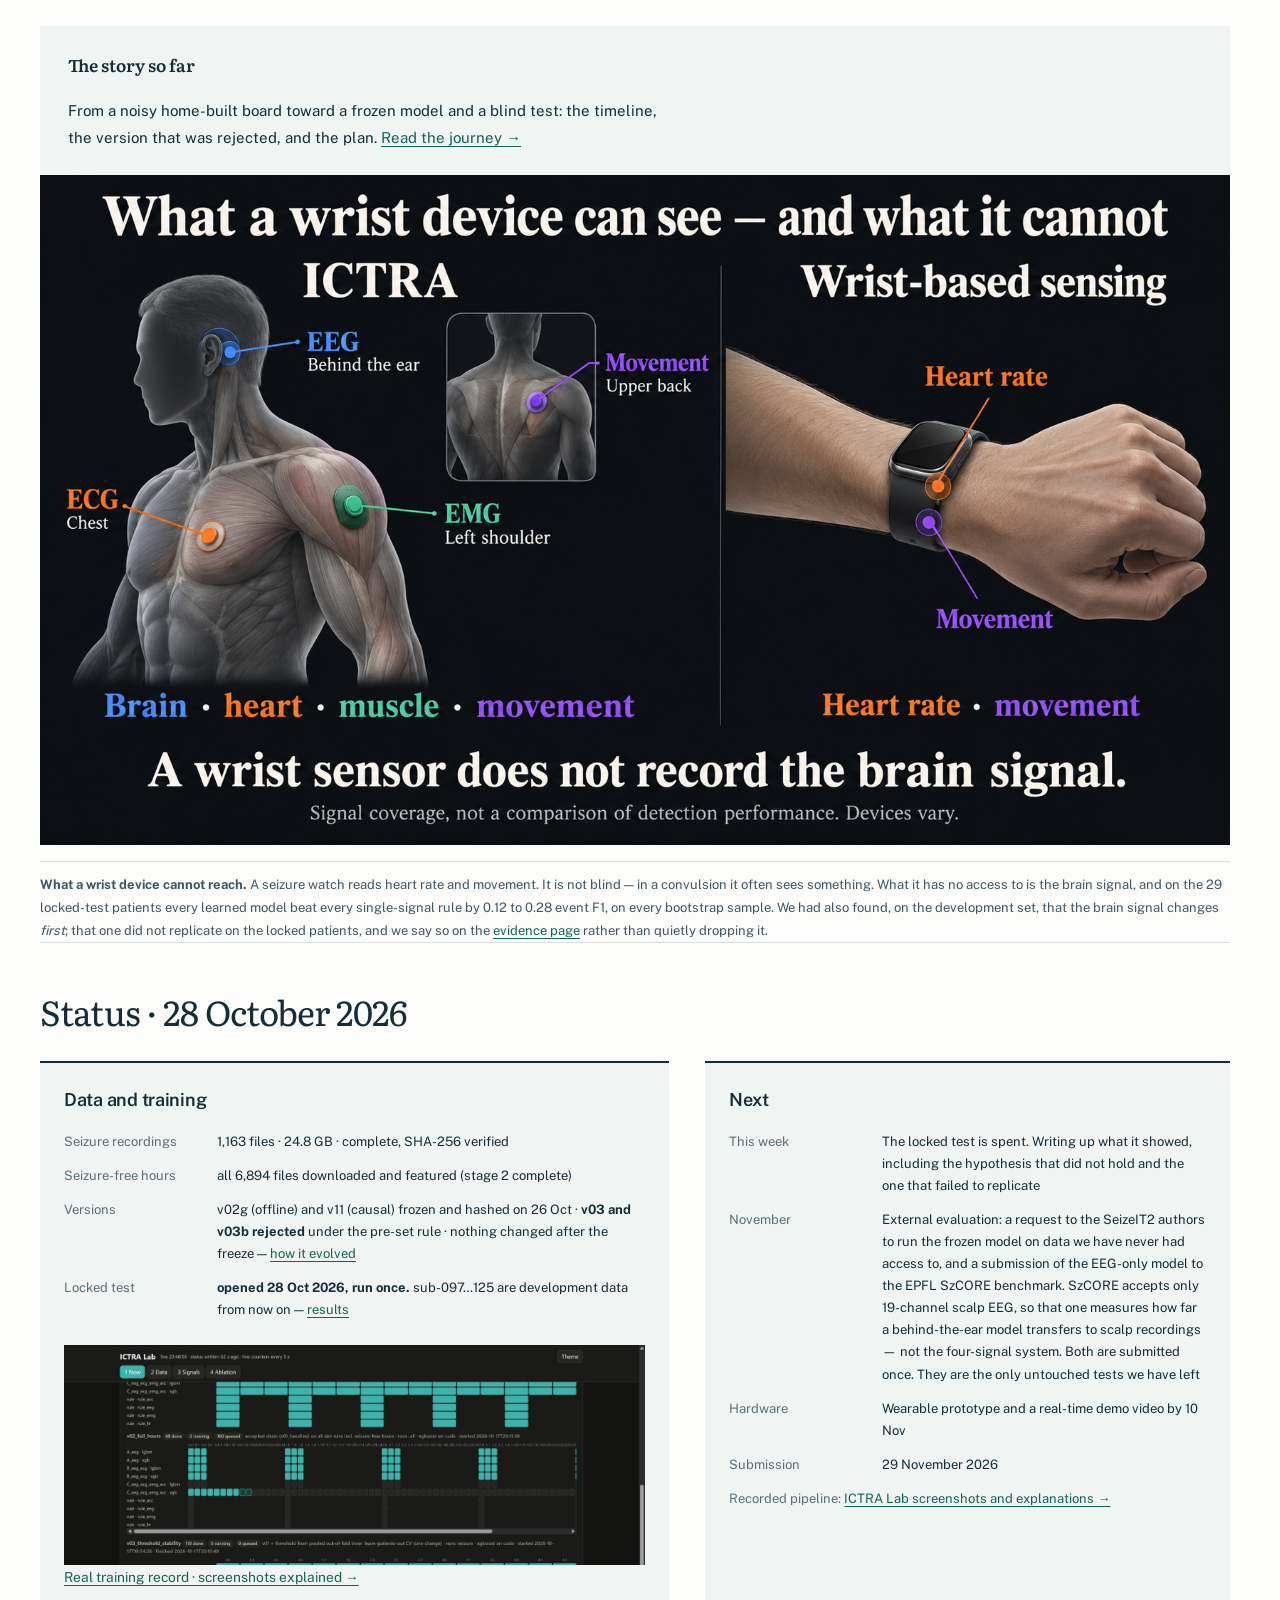
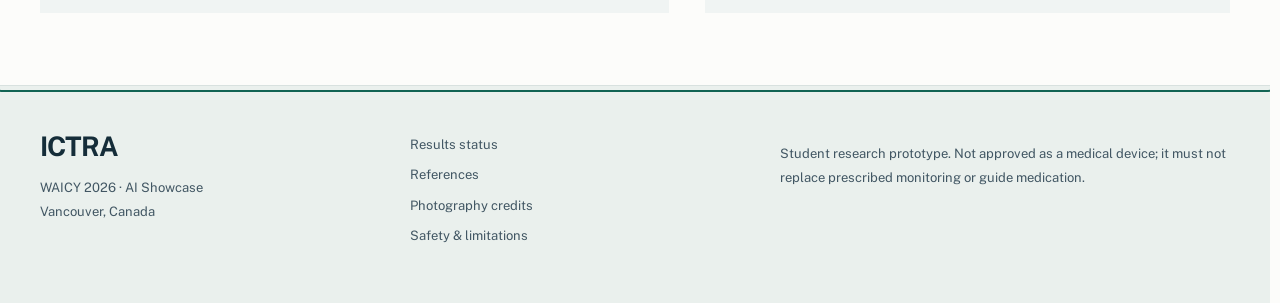
==== commit d6402023: "Polish roadmap layout and keep scientific diagrams readable on mobile" ====
--- a/index.html
+++ b/index.html
@@ -1,4 +1,4 @@
-<!doctype html><html lang="en" data-theme="light"><head><meta charset="utf-8"><meta name="viewport" content="width=device-width,initial-scale=1"><title>Overview | ICTRA Research</title><meta name="description" content="An open research prototype for multimodal seizure detection."><link rel="stylesheet" href="source.css"><link rel="stylesheet" href="research-layout.css?v=20261018d"><link rel="preload" href="assets/fonts/public-sans-regular.ttf" as="font" type="font/ttf" crossorigin><link rel="preload" href="assets/fonts/literata-regular.ttf" as="font" type="font/ttf" crossorigin><link rel="stylesheet" href="ictra-editorial.css?v=20261018-components2"><link rel="stylesheet" href="ui-components.css?v=20261018-components2"><link rel="stylesheet" href="site-entrance.css?v=20261018-entry2"><link rel="icon" href="data:image/svg+xml,%3Csvg xmlns=%27http://www.w3.org/2000/svg%27 viewBox=%270 0 32 32%27%3E%3Crect width=%2732%27 height=%2732%27 rx=%276%27 fill=%27%230d6c86%27/%3E%3Cpolyline points=%274,18 9,18 12,10 15,24 18,14 21,18 28,18%27 fill=%27none%27 stroke=%27%23fff%27 stroke-width=%272.4%27 stroke-linejoin=%27round%27 stroke-linecap=%27round%27/%3E%3C/svg%3E"><meta name="theme-color" content="#0d6c86"><meta property="og:title" content="Overview | ICTRA Research"><meta property="og:description" content="An open research prototype for multimodal seizure detection."><meta property="og:type" content="website"><meta property="og:image" content="https://ictra.vercel.app/assets/web/concept/p1-hero-wearable-worn-full.jpg"></head><body><script defer src="site-entrance.js?v=20261018-entry2"></script><a class="skip-link" href="#main">Skip to content</a><header class="site-header"><div class="site-wrap masthead"><a href="index.html" class="site-brand">ICTRA<span>Biosignal Research</span></a><a class="repo-link" href="https://github.com/AICAllenZhou/ictra-research" target="_blank" rel="noopener">Research code ↗</a><button class="menu-toggle" aria-expanded="false" aria-controls="primary-nav">Menu</button></div><nav id="primary-nav" class="primary-nav" aria-label="Main navigation"><div class="site-wrap"><a href="index.html" aria-current="page">Overview</a><a href="journey.html">Journey</a><a href="background.html">Problem</a><a href="science.html">AI & Method</a><a href="system.html">Engineering</a><a href="evidence.html">Evidence</a><a href="safety.html">Ethics</a><a href="team.html">Team</a></div></nav></header><main id="main">
+<!doctype html><html lang="en" data-theme="light"><head><meta charset="utf-8"><meta name="viewport" content="width=device-width,initial-scale=1"><title>Overview | ICTRA Research</title><meta name="description" content="An open research prototype for multimodal seizure detection."><link rel="stylesheet" href="source.css"><link rel="stylesheet" href="research-layout.css?v=20261018d"><link rel="preload" href="assets/fonts/public-sans-regular.ttf" as="font" type="font/ttf" crossorigin><link rel="preload" href="assets/fonts/literata-regular.ttf" as="font" type="font/ttf" crossorigin><link rel="stylesheet" href="ictra-editorial.css?v=20261107-polish"><link rel="stylesheet" href="ui-components.css?v=20261018-components2"><link rel="stylesheet" href="site-entrance.css?v=20261018-entry2"><link rel="icon" href="data:image/svg+xml,%3Csvg xmlns=%27http://www.w3.org/2000/svg%27 viewBox=%270 0 32 32%27%3E%3Crect width=%2732%27 height=%2732%27 rx=%276%27 fill=%27%230d6c86%27/%3E%3Cpolyline points=%274,18 9,18 12,10 15,24 18,14 21,18 28,18%27 fill=%27none%27 stroke=%27%23fff%27 stroke-width=%272.4%27 stroke-linejoin=%27round%27 stroke-linecap=%27round%27/%3E%3C/svg%3E"><meta name="theme-color" content="#0d6c86"><meta property="og:title" content="Overview | ICTRA Research"><meta property="og:description" content="An open research prototype for multimodal seizure detection."><meta property="og:type" content="website"><meta property="og:image" content="https://ictra.vercel.app/assets/web/concept/p1-hero-wearable-worn-full.jpg"></head><body><script defer src="site-entrance.js?v=20261018-entry2"></script><a class="skip-link" href="#main">Skip to content</a><header class="site-header"><div class="site-wrap masthead"><a href="index.html" class="site-brand">ICTRA<span>Biosignal Research</span></a><a class="repo-link" href="https://github.com/AICAllenZhou/ictra-research" target="_blank" rel="noopener">Research code ↗</a><button class="menu-toggle" aria-expanded="false" aria-controls="primary-nav">Menu</button></div><nav id="primary-nav" class="primary-nav" aria-label="Main navigation"><div class="site-wrap"><a href="index.html" aria-current="page">Overview</a><a href="journey.html">Journey</a><a href="background.html">Problem</a><a href="science.html">AI & Method</a><a href="system.html">Engineering</a><a href="evidence.html">Evidence</a><a href="safety.html">Ethics</a><a href="team.html">Team</a></div></nav></header><main id="main">
 <section class="hero site-wrap"><div class="hero-grid">
 <div>
 <span class="rubric-tag">WAICY 2026 · AI Showcase · Vancouver</span>
@@ -65,4 +65,4 @@
 document.getElementById("concept-animation").addEventListener("toggle", event => {
   if (!event.currentTarget.open) document.getElementById("intro-video").pause();
 });
-</script><script src="research.js?v=20261018-components2"></script><script src="navigation.js?v=20261018-components2"></script><script src="ui-components.js?v=20261018-components2"></script><script src="waveforms.js?v=20261018-entry2"></script></body></html>
+</script><script src="research.js?v=20261018-components2"></script><script src="navigation.js?v=20261107-polish"></script><script src="ui-components.js?v=20261018-components2"></script><script src="waveforms.js?v=20261018-entry2"></script></body></html>
--- a/ictra-editorial.css
+++ b/ictra-editorial.css
@@ -136,7 +136,7 @@
 .training-illustration{margin-bottom:32px;border:1px solid var(--line);border-radius:2px;overflow:hidden;background:var(--surface)}
 .training-illustration img{width:100%;height:auto}
 .training-illustration figcaption{margin:0;padding:18px 22px;border-top:1px solid var(--line);background:var(--surface-2);font:13px/1.8 var(--body)}
-.document-content figure:has(>svg){padding:24px;background:var(--surface);border:1px solid var(--line)}
+.document-content figure:has(>svg,>.diagram-scroll){padding:24px;background:var(--surface);border:1px solid var(--line)}
 .document-content figure>svg{width:100%;height:auto}
 .image-link{cursor:zoom-in}
 
@@ -426,7 +426,7 @@
   #hardware figure.photo img{height:auto;max-height:300px}
   #hardware figure.photo figcaption{padding-top:18px}
   .training-illustration figcaption{padding:16px}
-  .document-content figure:has(>svg){padding:12px}
+  .document-content figure:has(>svg,>.diagram-scroll){padding:12px}
   .bg-stats{grid-template-columns:1fr;gap:0}
   .bg-stat b{font-size:28px}.bg-stat span{font-size:13px}
   .bg-stat small{font-size:11px}
@@ -522,3 +522,52 @@
   .lab-records .lab-figure figcaption h4 br{display:none}
   .lab-jump{gap:12px 20px}
 }
+
+/* Team portraits: photo avatars and school affiliation. */
+.av.av-photo{color:transparent;font-size:0;background-repeat:no-repeat}
+.member .av.av-photo{display:block;width:96px;height:96px;border-radius:2px;margin-bottom:16px}
+.member .affil{display:block;font:500 12px/1.6 var(--body);letter-spacing:.04em;text-transform:uppercase;color:var(--muted);margin:-6px 0 12px}
+
+/* Larger contributor portraits with the biography alongside. */
+.member:has(> .av-photo){display:grid;grid-template-columns:180px minmax(0,1fr);gap:24px;align-items:center}
+.member .av.av-photo{width:180px;height:auto;margin:0;object-fit:contain;object-position:center;background:none;justify-self:center;align-self:center}
+.member-copy{min-width:0}
+.member-copy b{margin-top:0}
+.member-copy .affil{margin-top:0}
+@media(min-width:701px) and (max-width:1150px){
+  .team{grid-template-columns:1fr}
+}
+@media(max-width:700px){
+  .member:has(> .av-photo){grid-template-columns:120px minmax(0,1fr);gap:20px}
+  .member .av.av-photo{width:120px;height:auto}
+  .member-copy b{font-size:28px;margin-bottom:10px}
+  .member-copy span{font-size:14px;line-height:1.7}
+  .member-copy .affil{font-size:11px}
+}
+@media(max-width:380px){
+  .member:has(> .av-photo){grid-template-columns:96px minmax(0,1fr);gap:16px}
+  .member .av.av-photo{width:96px;height:auto}
+}
+
+/* Keep milestone connectors outside the labels, with readable mobile text. */
+.milestone-roadmap{display:grid;grid-template-columns:repeat(4,minmax(0,1fr));gap:28px;margin:12px 0 24px;padding:0;list-style:none}
+.milestone-roadmap>li{position:relative;min-width:0;margin:0;padding:0}
+.milestone-roadmap>li:not(:last-child)::after{content:"";position:absolute;top:32px;left:100%;width:28px;height:1px;background:var(--axis)}
+.milestone-roadmap h3{display:flex;align-items:center;justify-content:center;min-height:64px;margin:0 0 18px;padding:12px;font-size:14px;line-height:1.5;text-align:center;background:var(--surface-2);border:1px solid var(--axis);border-radius:6px}
+.milestone-roadmap>li:first-child h3{background:var(--accent-soft);border-color:var(--accent);color:var(--accent)}
+.milestone-roadmap ul{margin:0;padding:0;list-style:none;font-size:14px;line-height:1.75;color:var(--ink-2)}
+.milestone-roadmap ul li{margin:0 0 6px;padding:0}
+.diagram-scroll{max-width:100%;overflow-x:auto;overscroll-behavior-x:contain;scrollbar-color:var(--axis) var(--surface-2);scrollbar-width:thin}
+.diagram-scroll>svg{display:block;width:100%;min-width:var(--diagram-width);height:auto}
+.diagram-scroll-hint{margin:0 0 12px;font-size:12px;line-height:1.7;color:var(--muted)}
+.diagram-scroll-hint[hidden]{display:none}
+@media(max-width:1150px){
+ .milestone-roadmap{grid-template-columns:repeat(2,minmax(0,1fr));row-gap:28px}
+ .milestone-roadmap>li:nth-child(2)::after{display:none}
+}
+@media(max-width:600px){
+ .milestone-roadmap{grid-template-columns:1fr;gap:24px}
+ .milestone-roadmap>li::after{display:none}
+ .milestone-roadmap h3{justify-content:flex-start;min-height:48px;margin-bottom:12px;padding:10px 14px;font-size:15px;text-align:left}
+ .milestone-roadmap ul{font-size:14px}
+}
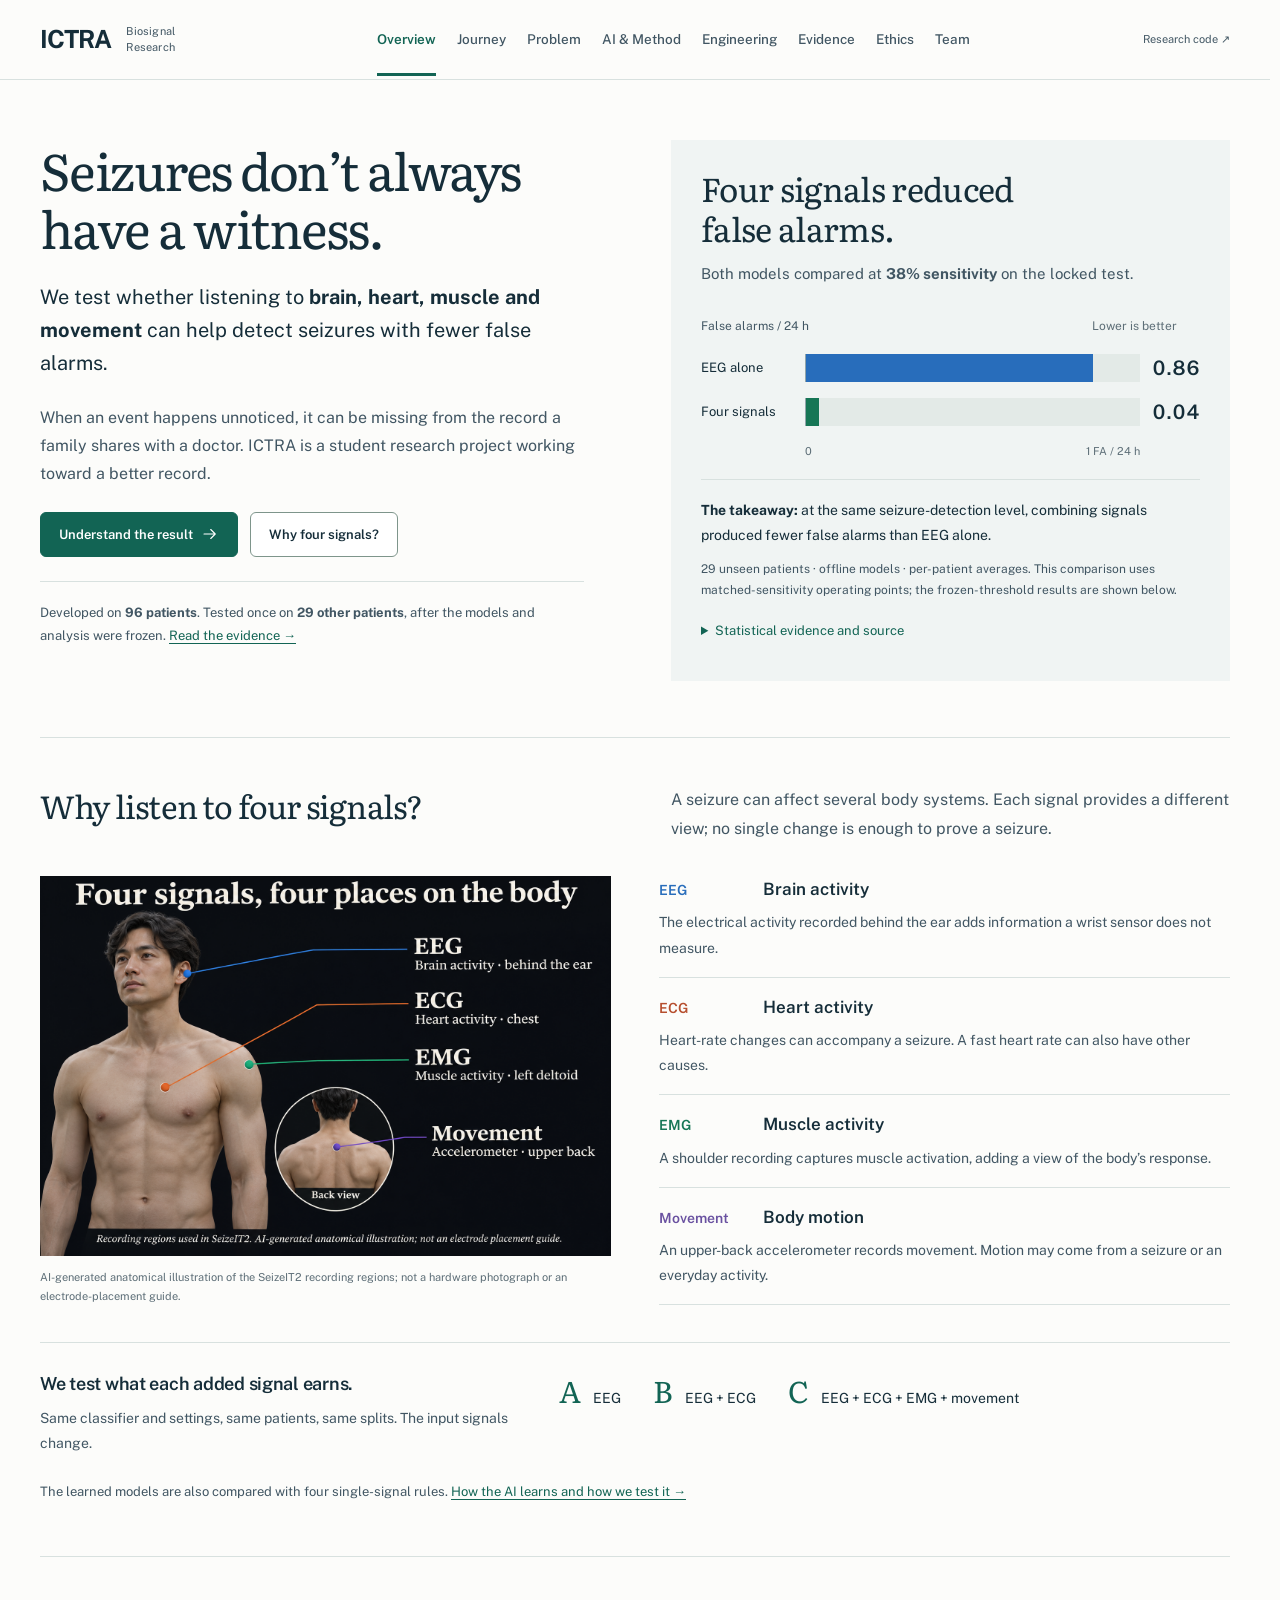
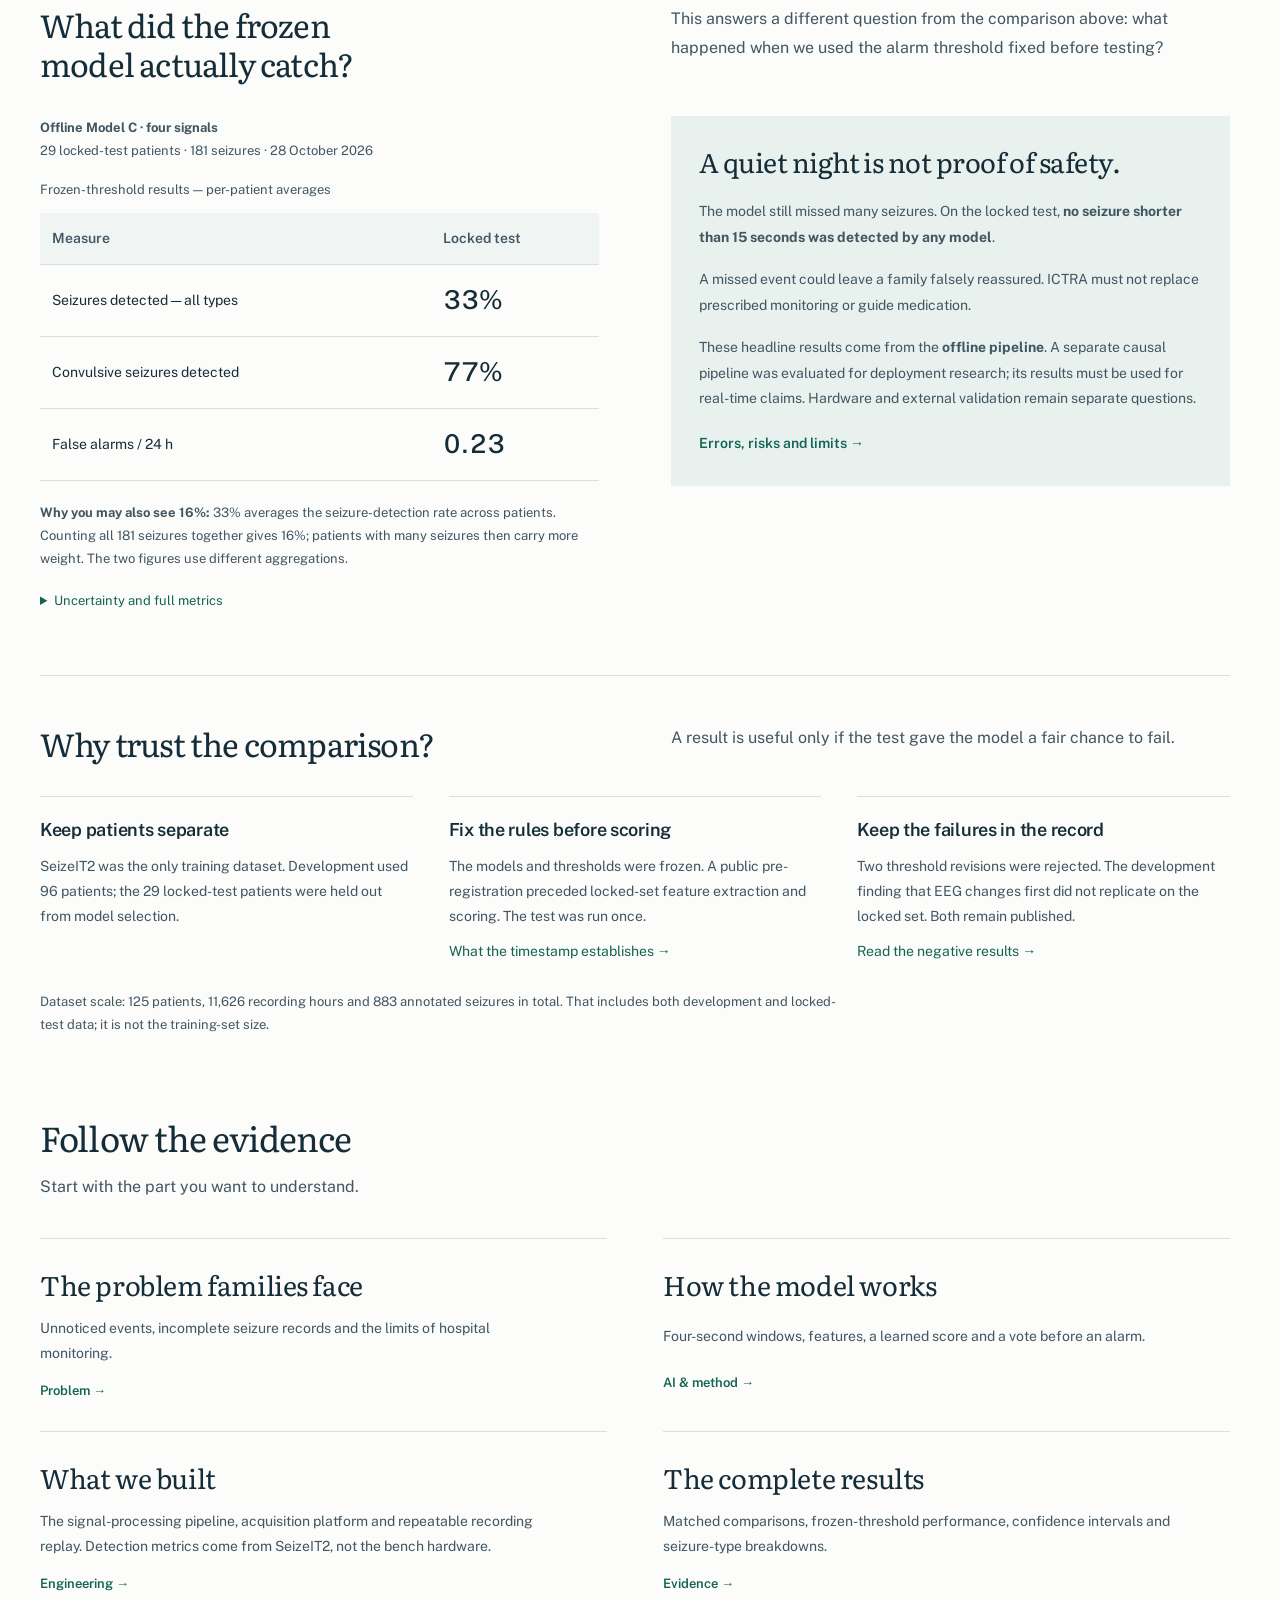
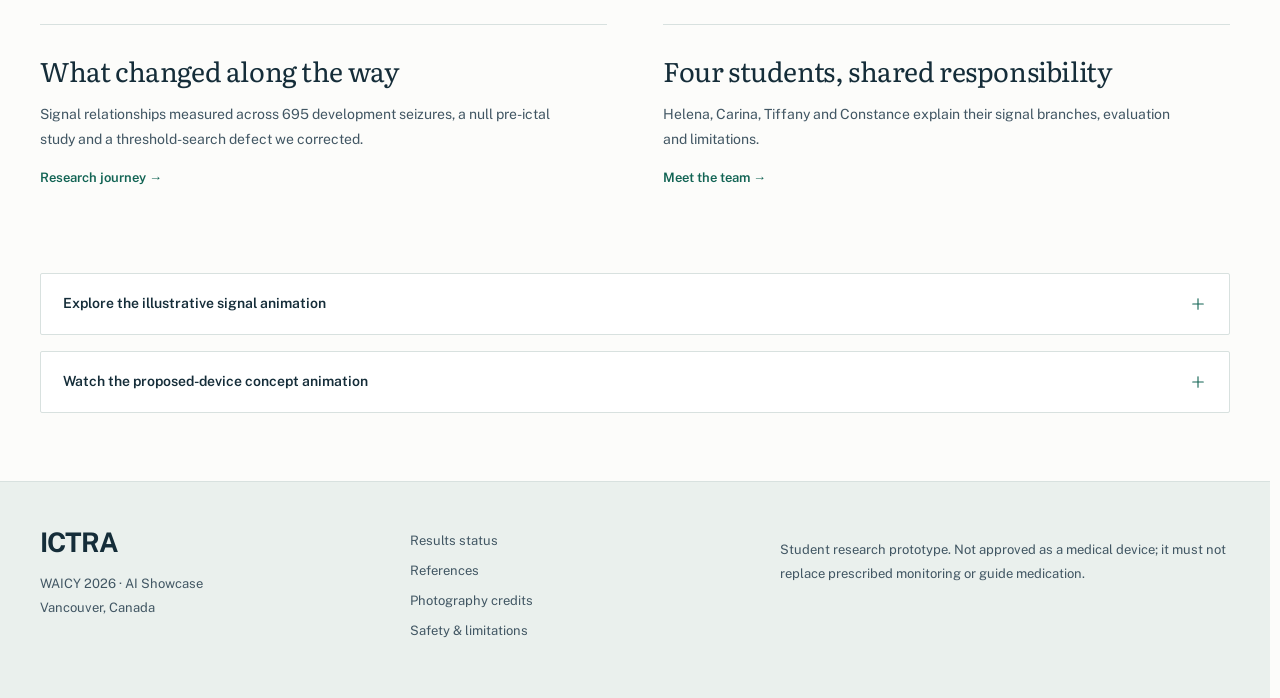
==== commit cd3cb082: "Clarify homepage problem, four-signal rationale and scoped test results" ====
--- a/index.html
+++ b/index.html
@@ -1,16 +1,62 @@
-<!doctype html><html lang="en" data-theme="light"><head><meta charset="utf-8"><meta name="viewport" content="width=device-width,initial-scale=1"><title>Overview | ICTRA Research</title><meta name="description" content="An open research prototype for multimodal seizure detection."><link rel="stylesheet" href="source.css"><link rel="stylesheet" href="research-layout.css?v=20261018d"><link rel="preload" href="assets/fonts/public-sans-regular.ttf" as="font" type="font/ttf" crossorigin><link rel="preload" href="assets/fonts/literata-regular.ttf" as="font" type="font/ttf" crossorigin><link rel="stylesheet" href="ictra-editorial.css?v=20261107-polish"><link rel="stylesheet" href="ui-components.css?v=20261018-components2"><link rel="stylesheet" href="site-entrance.css?v=20261018-entry2"><link rel="icon" href="data:image/svg+xml,%3Csvg xmlns=%27http://www.w3.org/2000/svg%27 viewBox=%270 0 32 32%27%3E%3Crect width=%2732%27 height=%2732%27 rx=%276%27 fill=%27%230d6c86%27/%3E%3Cpolyline points=%274,18 9,18 12,10 15,24 18,14 21,18 28,18%27 fill=%27none%27 stroke=%27%23fff%27 stroke-width=%272.4%27 stroke-linejoin=%27round%27 stroke-linecap=%27round%27/%3E%3C/svg%3E"><meta name="theme-color" content="#0d6c86"><meta property="og:title" content="Overview | ICTRA Research"><meta property="og:description" content="An open research prototype for multimodal seizure detection."><meta property="og:type" content="website"><meta property="og:image" content="https://ictra.vercel.app/assets/web/concept/p1-hero-wearable-worn-full.jpg"></head><body><script defer src="site-entrance.js?v=20261018-entry2"></script><a class="skip-link" href="#main">Skip to content</a><header class="site-header"><div class="site-wrap masthead"><a href="index.html" class="site-brand">ICTRA<span>Biosignal Research</span></a><a class="repo-link" href="https://github.com/AICAllenZhou/ictra-research" target="_blank" rel="noopener">Research code ↗</a><button class="menu-toggle" aria-expanded="false" aria-controls="primary-nav">Menu</button></div><nav id="primary-nav" class="primary-nav" aria-label="Main navigation"><div class="site-wrap"><a href="index.html" aria-current="page">Overview</a><a href="journey.html">Journey</a><a href="background.html">Problem</a><a href="science.html">AI & Method</a><a href="system.html">Engineering</a><a href="evidence.html">Evidence</a><a href="safety.html">Ethics</a><a href="team.html">Team</a></div></nav></header><main id="main">
-<section class="hero site-wrap"><div class="hero-grid">
-<div>
-<span class="rubric-tag">WAICY 2026 · AI Showcase · Vancouver</span>
-<h1>A seizure detector that listens to brain, heart and muscle at once.</h1>
-<p class="lede">Two electrodes behind the ear, one on the chest, one on the shoulder, and a model developed on the public SeizeIT2 dataset: 11,626 hours from 125 patients. Built by four students to count the seizures nobody sees.</p>
-<div class="hero-actions"><a class="btn btn-primary" href="evidence.html#locked">See the results</a><a class="btn btn-ghost" href="background.html">Why it matters</a><a class="btn btn-ghost" href="science.html#ai">How the AI works</a></div>
-<div class="hero-status"><strong>Locked test opened 28 October 2026 · run once</strong><p>29 patients no model had ever seen. Three of the four pre-registered hypotheses held; one did not, and one of our own earlier findings failed to replicate. <a href="evidence.html#locked">The locked-test results →</a></p></div>
+<!doctype html><html lang="en" data-theme="light"><head><meta charset="utf-8"><meta name="viewport" content="width=device-width,initial-scale=1"><title>Overview | ICTRA Research</title><meta name="description" content="ICTRA tests whether brain, heart, muscle and movement signals can detect seizures with fewer false alarms. See the locked-test results and what the prototype misses."><link rel="stylesheet" href="source.css"><link rel="stylesheet" href="research-layout.css?v=20261018d"><link rel="preload" href="assets/fonts/public-sans-regular.ttf" as="font" type="font/ttf" crossorigin><link rel="preload" href="assets/fonts/literata-regular.ttf" as="font" type="font/ttf" crossorigin><link rel="stylesheet" href="ictra-editorial.css?v=20261107-polish"><link rel="stylesheet" href="ui-components.css?v=20261018-components2"><link rel="stylesheet" href="site-entrance.css?v=20261018-entry2"><link rel="icon" href="data:image/svg+xml,%3Csvg xmlns=%27http://www.w3.org/2000/svg%27 viewBox=%270 0 32 32%27%3E%3Crect width=%2732%27 height=%2732%27 rx=%276%27 fill=%27%230d6c86%27/%3E%3Cpolyline points=%274,18 9,18 12,10 15,24 18,14 21,18 28,18%27 fill=%27none%27 stroke=%27%23fff%27 stroke-width=%272.4%27 stroke-linejoin=%27round%27 stroke-linecap=%27round%27/%3E%3C/svg%3E"><meta name="theme-color" content="#0d6c86"><meta property="og:title" content="Overview | ICTRA Research"><meta property="og:description" content="An open research prototype for multimodal seizure detection."><meta property="og:type" content="website"><meta property="og:image" content="https://ictra.vercel.app/assets/web/concept/p1-hero-wearable-worn-full.jpg"><link rel="stylesheet" href="homepage.css?v=20261107-judge"></head><body><a class="skip-link" href="#main">Skip to content</a><header class="site-header"><div class="site-wrap masthead"><a href="index.html" class="site-brand">ICTRA<span>Biosignal Research</span></a><a class="repo-link" href="https://github.com/AICAllenZhou/ictra-research" target="_blank" rel="noopener">Research code ↗</a><button class="menu-toggle" aria-expanded="false" aria-controls="primary-nav">Menu</button></div><nav id="primary-nav" class="primary-nav" aria-label="Main navigation"><div class="site-wrap"><a href="index.html" aria-current="page">Overview</a><a href="journey.html">Journey</a><a href="background.html">Problem</a><a href="science.html">AI & Method</a><a href="system.html">Engineering</a><a href="evidence.html">Evidence</a><a href="safety.html">Ethics</a><a href="team.html">Team</a></div></nav></header><main id="main">
+<section class="home-opening site-wrap" aria-labelledby="home-question">
+<div class="home-story">
+<h1 id="home-question">Seizures don’t always have a witness.</h1>
+<p class="home-lead">We test whether listening to <strong>brain, heart, muscle and movement</strong> can help detect seizures with fewer false alarms.</p>
+<p>When an event happens unnoticed, it can be missing from the record a family shares with a doctor. ICTRA is a student research project working toward a better record.</p>
+<div class="hero-actions"><a class="btn btn-primary" href="#main-result">Understand the result</a><a class="btn btn-ghost" href="#four-signals">Why four signals?</a></div>
+<p class="home-proof">Developed on <strong>96 patients</strong>. Tested once on <strong>29 other patients</strong>, after the models and analysis were frozen. <a href="evidence.html#locked">Read the evidence →</a></p>
 </div>
-<figure class="hero-photo"><img src="assets/web/concept/p1-hero-wearable-worn-full.jpg" width="1672" height="941" alt="Concept render: a volunteer seen from behind wearing three small white sensor patches — behind the left ear, on the shoulder and on the upper arm" fetchpriority="high" decoding="async"><figcaption><span class="render-tag">Concept render (AI-generated)</span> How ICTRA would be worn: EEG behind the ear, ECG at the chest, EMG at the shoulder, motion on the upper back. AI-generated illustration of the design intent (18 Oct 2026), not a photograph of the prototype or of a study participant. <a href="evidence.html#concept-render-credits">About the renders</a><details class="technical-details concept-motion" id="concept-animation"><summary>Watch concept animation (AI-generated)</summary><video id="intro-video" class="intro-video" src="assets/video/intro.mp4" poster="assets/video/intro-poster.jpg" controls playsinline preload="none" aria-label="AI-generated concept animation of the ICTRA sensor patch assembling"></video><p>Concept render (AI-generated), not a verified hardware assembly or a functioning device.</p></details></figcaption></figure>
+<figure class="home-result" id="main-result" aria-labelledby="result-title">
+<h2 id="result-title">Four signals reduced false alarms.</h2>
+<p class="result-condition">Both models compared at <strong>38% sensitivity</strong> on the locked test.</p>
+<div class="result-chart" role="img" aria-label="Matched-sensitivity comparison on the locked test: EEG alone, 0.86 false alarms per 24 hours; four signals, 0.04. Both at sensitivity 0.38. Offline models, per-patient averages.">
+<p class="chart-unit">False alarms / 24 h <span>Lower is better</span></p>
+<div class="result-bar-row"><span>EEG alone</span><div class="result-track"><span class="result-bar result-bar-eeg" style="--bar-width:86%"></span></div><strong>0.86</strong></div>
+<div class="result-bar-row"><span>Four signals</span><div class="result-track"><span class="result-bar result-bar-fusion" style="--bar-width:4%"></span></div><strong>0.04</strong></div>
+<div class="result-axis" aria-hidden="true"><span>0</span><span>1 FA / 24 h</span></div>
+</div>
+<figcaption><p><strong>The takeaway:</strong> at the same seizure-detection level, combining signals produced fewer false alarms than EEG alone.</p><p class="result-scope">29 unseen patients · offline models · per-patient averages. This comparison uses matched-sensitivity operating points; the frozen-threshold results are shown below.</p><details class="result-detail"><summary>Statistical evidence and source</summary><p>Pre-registered H1: ΔFA/24 h −0.82, 95% patient-bootstrap CI [−1.29, −0.36]; P(improvement) = 1.000. Matched sensitivity 0.38. <a href="evidence.html#locked">Full locked-test results and protocol</a>.</p></details></figcaption>
+</figure>
+</section>
+
+<section class="home-signals site-wrap" id="four-signals" aria-labelledby="signals-heading">
+<div class="home-section-heading"><h2 id="signals-heading">Why listen to four signals?</h2><p>A seizure can affect several body systems. Each signal provides a different view; no single change is enough to prove a seizure.</p></div>
+<div class="home-signals-layout">
+<figure class="home-sites"><a class="image-link" href="assets/web/fig-sensor-sites-generated-v3.png" target="_blank" rel="noopener"><img src="assets/web/fig-sensor-sites-generated-v3.png" width="1536" height="1024" alt="Recording regions: EEG behind the ear, ECG on the chest, EMG at the left shoulder, and movement on the upper back." loading="lazy"></a><figcaption>AI-generated anatomical illustration of the SeizeIT2 recording regions; not a hardware photograph or an electrode-placement guide.</figcaption></figure>
+<dl class="home-signal-list">
+<div class="signal-eeg"><dt><span>EEG</span> Brain activity</dt><dd>The electrical activity recorded behind the ear adds information a wrist sensor does not measure.</dd></div>
+<div class="signal-ecg"><dt><span>ECG</span> Heart activity</dt><dd>Heart-rate changes can accompany a seizure. A fast heart rate can also have other causes.</dd></div>
+<div class="signal-emg"><dt><span>EMG</span> Muscle activity</dt><dd>A shoulder recording captures muscle activation, adding a view of the body’s response.</dd></div>
+<div class="signal-motion"><dt><span>Movement</span> Body motion</dt><dd>An upper-back accelerometer records movement. Motion may come from a seizure or an everyday activity.</dd></div>
+</dl>
+</div>
+<div class="home-models"><div><h3>We test what each added signal earns.</h3><p>Same classifier and settings, same patients, same splits. The input signals change.</p></div><ol aria-label="Model comparison"><li><strong>A</strong><span>EEG</span></li><li><strong>B</strong><span>EEG + ECG</span></li><li><strong>C</strong><span>EEG + ECG + EMG + movement</span></li></ol></div>
+<p class="home-section-note">The learned models are also compared with four single-signal rules. <a href="science.html#ai">How the AI learns and how we test it →</a></p>
+</section>
+
+<section class="home-frozen site-wrap" id="frozen-result" aria-labelledby="frozen-heading">
+<div class="home-section-heading"><h2 id="frozen-heading">What did the frozen model actually catch?</h2><p>This answers a different question from the comparison above: what happened when we used the alarm threshold fixed before testing?</p></div>
+<div class="home-frozen-layout"><div>
+<p class="home-result-label"><strong>Offline Model C · four signals</strong><br>29 locked-test patients · 181 seizures · 28 October 2026</p>
+<table class="home-metrics"><caption>Frozen-threshold results — per-patient averages</caption><thead><tr><th scope="col">Measure</th><th scope="col">Locked test</th></tr></thead><tbody><tr><th scope="row">Seizures detected — all types</th><td>33%</td></tr><tr><th scope="row">Convulsive seizures detected</th><td>77%</td></tr><tr><th scope="row">False alarms / 24 h</th><td>0.23</td></tr></tbody></table>
+<p class="home-aggregation"><strong>Why you may also see 16%:</strong> 33% averages the seizure-detection rate across patients. Counting all 181 seizures together gives 16%; patients with many seizures then carry more weight. The two figures use different aggregations.</p>
+<details class="result-detail"><summary>Uncertainty and full metrics</summary><p>Overall patient-mean sensitivity: 0.331 [95% CI 0.197–0.480]. False alarms/24 h: 0.23 [0.06–0.48]. Event F1: 0.337 [0.205–0.477]. Convulsive sensitivity is also a per-patient average. <a href="evidence.html#locked">Read the complete table</a>.</p></details>
+</div><aside class="home-limits" aria-labelledby="limits-heading"><h3 id="limits-heading">A quiet night is not proof of safety.</h3><p>The model still missed many seizures. On the locked test, <strong>no seizure shorter than 15 seconds was detected by any model</strong>.</p><p>A missed event could leave a family falsely reassured. ICTRA must not replace prescribed monitoring or guide medication.</p><p>These headline results come from the <strong>offline pipeline</strong>. A separate causal pipeline was evaluated for deployment research; its results must be used for real-time claims. Hardware and external validation remain separate questions.</p><a href="safety.html">Errors, risks and limits →</a></aside></div>
+</section>
+
+<section class="home-trust site-wrap" aria-labelledby="trust-heading"><div class="home-section-heading"><h2 id="trust-heading">Why trust the comparison?</h2><p>A result is useful only if the test gave the model a fair chance to fail.</p></div><div class="home-trust-grid"><article><h3>Keep patients separate</h3><p>SeizeIT2 was the only training dataset. Development used 96 patients; the 29 locked-test patients were held out from model selection.</p></article><article><h3>Fix the rules before scoring</h3><p>The models and thresholds were frozen. A public pre-registration preceded locked-set feature extraction and scoring. The test was run once.</p><a href="evidence.html#data">What the timestamp establishes →</a></article><article><h3>Keep the failures in the record</h3><p>Two threshold revisions were rejected. The development finding that EEG changes first did not replicate on the locked set. Both remain published.</p><a href="evidence.html#negative">Read the negative results →</a></article></div><p class="home-section-note">Dataset scale: 125 patients, 11,626 recording hours and 883 annotated seizures in total. That includes both development and locked-test data; it is not the training-set size.</p></section>
+
+<section class="rubric-map site-wrap" aria-labelledby="map-heading"><div class="sec-head"><h2 id="map-heading">Follow the evidence</h2><p class="lead">Start with the part you want to understand.</p></div><div class="rubric-grid">
+<a class="rubric-card" href="background.html"><h3>The problem families face</h3><p>Unnoticed events, incomplete seizure records and the limits of hospital monitoring.</p><span class="go">Problem →</span></a>
+<a class="rubric-card" href="science.html"><h3>How the model works</h3><p>Four-second windows, features, a learned score and a vote before an alarm.</p><span class="go">AI &amp; method →</span></a>
+<a class="rubric-card" href="system.html"><h3>What we built</h3><p>The signal-processing pipeline, acquisition platform and repeatable recording replay. Detection metrics come from SeizeIT2, not the bench hardware.</p><span class="go">Engineering →</span></a>
+<a class="rubric-card" href="evidence.html#locked"><h3>The complete results</h3><p>Matched comparisons, frozen-threshold performance, confidence intervals and seizure-type breakdowns.</p><span class="go">Evidence →</span></a>
+<a class="rubric-card" href="journey.html"><h3>What changed along the way</h3><p>Signal relationships measured across 695 development seizures, a null pre-ictal study and a threshold-search defect we corrected.</p><span class="go">Research journey →</span></a>
+<a class="rubric-card" href="team.html"><h3>Four students, shared responsibility</h3><p>Helena, Carina, Tiffany and Constance explain their signal branches, evaluation and limitations.</p><span class="go">Meet the team →</span></a>
 </div></section>
 
-<section class="signal-band site-wrap" aria-label="Signal demonstration">
+<section class="home-optional site-wrap" aria-label="Optional demonstrations"><details class="technical-details"><summary>Explore the illustrative signal animation</summary><section class="signal-band" aria-label="Signal demonstration">
 <figure class="signal-panel" id="signal-demo" aria-labelledby="signal-title">
     <div class="signal-panel-heading"><div><h2 id="signal-title">Three signals. Shared time.</h2><p>Synthetic signal demonstration</p></div><button id="wave-toggle" type="button" aria-controls="hero-waves" disabled>Start waves</button></div>
     <svg id="hero-waves" viewBox="0 0 600 330" role="img" aria-labelledby="wave-title wave-description"><title id="wave-title">Scrolling EEG, ECG and EMG demonstration</title><desc id="wave-description">Three synthetic waveforms scroll together, cycling between baseline patterns and increased activity. Not patient recordings, live device measurements or model predictions.</desc><defs><pattern id="wave-grid" width="75" height="100" patternUnits="userSpaceOnUse"><path d="M 0 0 V 100" fill="none" stroke="#e2e9ed" stroke-width="1"/></pattern><clipPath id="wave-clip"><rect x="86" y="0" width="510" height="306"/></clipPath></defs><rect x="86" y="0" width="510" height="306" fill="url(#wave-grid)"/><g class="wave-baselines"><path d="M86 58H596M86 158H596M86 258H596"/></g><g class="wave-labels"><text x="0" y="54" class="wave-eeg">EEG</text><text x="0" y="72" class="wave-sublabel">Brain</text><text x="0" y="154" class="wave-ecg">ECG</text><text x="0" y="172" class="wave-sublabel">Heart</text><text x="0" y="254" class="wave-emg">EMG</text><text x="0" y="272" class="wave-sublabel">Muscle</text></g><g clip-path="url(#wave-clip)" fill="none" stroke-linecap="round" stroke-linejoin="round"><polyline id="wave-eeg" class="wave-trace wave-eeg" points="86,58 112,53 130,64 151,48 170,61 194,53 218,65 240,51 270,59 296,47 320,63 350,51 380,60 410,48 440,65 470,52 500,61 530,50 560,62 596,58"/><polyline id="wave-ecg" class="wave-trace wave-ecg" points="86,158 150,158 158,166 163,129 168,174 176,158 204,158 218,150 232,158 290,158 298,166 303,129 308,174 316,158 344,158 358,150 372,158 430,158 438,166 443,129 448,174 456,158 484,158 498,150 512,158 596,158"/><polyline id="wave-emg" class="wave-trace wave-emg" points="86,258 140,260 180,256 220,260 250,257 270,263 275,244 280,270 286,247 292,264 300,258 350,260 400,256 440,261 480,257 520,260 560,256 596,258"/></g><g class="wave-axis"><text x="86" y="326">−6 s</text><text x="340" y="326" text-anchor="middle">−3 s</text><text x="596" y="326" text-anchor="end">Now</text></g></svg>
@@ -18,49 +64,7 @@
     <figcaption>Synthetic waveforms, adapted from the original demo. Illustrative amplitude; no patient data or model predictions.</figcaption>
     <noscript><p class="source-note">JavaScript is off. A static waveform preview is shown.</p></noscript>
   </figure>
-</section>
-
-<section class="numbers site-wrap" aria-label="ICTRA in numbers">
-<div class="numbers-grid">
-<div class="num"><b>11,626 h</b><span>of wearable recordings from 125 patients, 883 seizures — the only open dataset with ear-EEG, ECG and EMG together</span><small>SeizeIT2, Sci Data 2025</small></div>
-<div class="num"><b>33 %</b><span>of the average patient’s seizures caught on the 29 locked-test patients, at 0.23 false alarms a day — and 77 % of convulsive ones. Counted over all 181 seizures together instead of per patient, 16 %: a few patients with many brief seizures pull it down. Seizures under 15 s: none caught.</span><small>Locked test, opened once on 28 Oct 2026 · model C, four signals · the threshold frozen before the test · per-patient average, the pre-registered primary aggregation</small></div>
-<div class="num"><b>0.04 vs 0.86</b><span>false alarms a day at the same sensitivity, four signals against EEG alone. This was the project’s primary hypothesis, written down and hashed before the locked test was opened. It held on every bootstrap sample.</span><small>H1 · locked test · matched sensitivity 0.38 · ΔFA/24h −0.82 [−1.29, −0.36], P(improvement) = 1.000</small></div>
-<div class="num"><b>40 %</b><span>of non-motor focal seizures leave no trace on any wearable signal — a limit we measured and publish</span><small>Exp R, 695 seizures</small></div>
-<div class="num"><b>29</b><span>patients locked away from day one, opened once on 28 October 2026 — twelve seconds after the pre-registration was pushed to a public repository</span><small>Tier 2 of 3 · the test cannot be run again</small></div>
-</div>
-</section>
-
-<section class="rubric-map site-wrap" aria-labelledby="map-heading">
-<div class="sec-head"><h2 id="map-heading">Explore the research</h2><p class="lead">The question, the method, the engineering and the evidence behind ICTRA.</p></div>
-<div class="rubric-grid">
-<a class="rubric-card" href="background.html"><span class="k">Problem statement</span><h3>The seizures nobody counts</h3><p>50 million people; BC has 0.83 monitoring beds per 1,000 refractory patients; diaries miss half of all seizures; SUDEP follows unwitnessed convulsions.</p><span class="go">Why this project →</span></a>
-<a class="rubric-card" href="science.html"><span class="k">Artificial intelligence</span><h3>Measure the timing, then fuse</h3><p>Signal timing measured across 695 seizures before any model was built; three models that differ by one signal each; a decision rule anyone can read.</p><span class="go">AI &amp; method →</span></a>
-<a class="rubric-card" href="system.html"><span class="k">Technical skills</span><h3>126 GB, verified, every hour processed</h3><p>Open Arduino acquisition, SHA-256 downloads, one signal-processing code path, GPU training, a live lab dashboard.</p><span class="go">Engineering →</span></a>
-<a class="rubric-card" href="evidence.html"><span class="k">Evidence</span><h3>Numbers from patients we never trained on</h3><p>Three tiers of test, patient-bootstrap intervals, the dataset authors' own algorithm as the reference, and every dead end kept.</p><span class="go">Results →</span></a>
-<a class="rubric-card" href="safety.html"><span class="k">AI ethics</span><h3>Silence must never mean safety</h3><p>Missed seizures, false alarms, brain data that stays home, who the model was not trained on, and why this is not a medical device.</p><span class="go">Ethics →</span></a>
-<a class="rubric-card" href="team.html"><span class="k">Presentation</span><h3>Four branches, four owners</h3><p>Who presents what, the 30-second version of each result, and the questions each member is ready to take.</p><span class="go">Team →</span></a>
-</div>
-</section>
-
-<section class="newness site-wrap" aria-labelledby="new-heading">
-<div class="sec-head"><h2 id="new-heading">What is new here</h2><p class="lead">Three contributions, with links to the supporting work.</p></div>
-<div class="new-grid">
-<div class="new-item"><b>Relationships before models</b><p>We measured when the heart, muscle and movement react relative to the brain in every seizure type before designing the fusion — and rewrote a hypothesis when the data disagreed.</p><small><a href="evidence.html#expr">Exhibit 1 →</a></small></div>
-<div class="new-item"><b>Four signals, one model, every seizure type</b><p>The published ear-EEG detector uses EEG + ECG and needs a human reviewer; consumer watches see only convulsions. ICTRA models all four signals and reports every focal seizure type, including the ones it misses.</p><small><a href="evidence.html#landscape">Where we stand →</a></small></div>
-<div class="new-item"><b>Honesty as a design feature</b><p>Patient-wise folds, a locked test set, hypotheses fixed in advance, a stated accept rule and a public record of dead ends. The pre-registration was hashed and published before the locked patients were scored — and we report the hypothesis that failed and the finding that did not replicate.</p><small><a href="evidence.html#negative">Dead ends →</a></small></div>
-</div>
-</section>
-
-<section class="site-wrap" aria-label="Project journey"><div class="callout"><b>The story so far</b><p>From a noisy home-built board toward a frozen model and a blind test: the timeline, the version that was rejected, and the plan. <a href="journey.html">Read the journey →</a></p></div></section>
-<section class="site-wrap" aria-label="What a wrist device can see"><figure class="model-figure" id="fig-watch"><a class="image-link" href="assets/web/fig-watch-compare-generated-v3.png" target="_blank" rel="noopener"><img src="assets/web/fig-watch-compare-generated-v3.png" style="width:100%;height:auto" alt="Signal coverage comparison: ICTRA records EEG behind the ear, ECG on the chest, EMG on the left shoulder, and movement on the upper back. Wrist sensing provides heart rate and movement, without EEG or shoulder EMG." loading="lazy"></a><figcaption><strong>What a wrist device cannot reach.</strong> A seizure watch reads heart rate and movement. It is not blind — in a convulsion it often sees something. What it has no access to is the brain signal, and on the 29 locked-test patients every learned model beat every single-signal rule by 0.12 to 0.28 event F1, on every bootstrap sample. We had also found, on the development set, that the brain signal changes <em>first</em>; that one did not replicate on the locked patients, and we say so on the <a href="evidence.html#locked">evidence page</a> rather than quietly dropping it.</figcaption></figure>
-</section>
-<section class="status-strip site-wrap" aria-labelledby="status-heading">
-<div class="sec-head"><h2 id="status-heading">Status · 28 October 2026</h2></div>
-<div class="status-grid">
-<div class="status-card"><h3>Data and training</h3><dl><dt>Seizure recordings</dt><dd>1,163 files · 24.8 GB · complete, SHA-256 verified</dd><dt>Seizure-free hours</dt><dd>all 6,894 files downloaded and featured (stage 2 complete)</dd><dt>Versions</dt><dd>v02g (offline) and v11 (causal) frozen and hashed on 26 Oct · <b>v03 and v03b rejected</b> under the pre-set rule · nothing changed after the freeze — <a href="evidence.html#evolution">how it evolved</a></dd><dt>Locked test</dt><dd><b>opened 28 Oct 2026, run once.</b> sub-097…125 are development data from now on — <a href="evidence.html#locked">results</a></dd></dl><a class="thumb" href="system.html#training-record"><img src="assets/web/training/lab-training-jobs-20261018.jpg" width="1425" height="990" loading="lazy" alt="Real ICTRA Lab capture, 18 October UTC: v02 all-hours training in progress"></a><p class="small"><a href="system.html#training-record">Real training record · screenshots explained →</a></p></div>
-<div class="status-card"><h3>Next</h3><dl><dt>This week</dt><dd>The locked test is spent. Writing up what it showed, including the hypothesis that did not hold and the one that failed to replicate</dd><dt>November</dt><dd>External evaluation: a request to the SeizeIT2 authors to run the frozen model on data we have never had access to, and a submission of the EEG-only model to the EPFL SzCORE benchmark. SzCORE accepts only 19-channel scalp EEG, so that one measures how far a behind-the-ear model transfers to scalp recordings — not the four-signal system. Both are submitted once. They are the only untouched tests we have left</dd><dt>Hardware</dt><dd>Wearable prototype and a real-time demo video by 10 Nov</dd><dt>Submission</dt><dd>29 November 2026</dd></dl><p class="small muted" style="margin-top:12px">Recorded pipeline: <a href="system.html#training-record">ICTRA Lab screenshots and explanations →</a></p></div>
-</div>
-</section>
+</section></details><details class="technical-details concept-motion" id="concept-animation"><summary>Watch the proposed-device concept animation</summary><video id="intro-video" class="intro-video" src="assets/video/intro.mp4" poster="assets/video/intro-poster.jpg" controls playsinline preload="none" aria-label="AI-generated concept animation of the proposed sensor patch"></video><p>AI-generated concept render, not verified hardware or experimental evidence.</p></details></section>
 </main><footer class="site-footer"><div class="site-wrap"><div><b>ICTRA</b><p>WAICY 2026 · AI Showcase<br>Vancouver, Canada</p></div><div><a href="evidence.html#results">Results status</a><a href="evidence.html#references">References</a><a href="evidence.html#image-credits">Photography credits</a><a href="safety.html">Safety & limitations</a></div><p>Student research prototype. Not approved as a medical device; it must not replace prescribed monitoring or guide medication.</p></div></footer><script>
 document.getElementById("concept-animation").addEventListener("toggle", event => {
   if (!event.currentTarget.open) document.getElementById("intro-video").pause();
--- a/homepage.css
+++ b/homepage.css
@@ -0,0 +1,108 @@
+/* Judge-facing overview: problem, signal rationale, then explicitly scoped evidence. */
+.home-opening{display:grid;grid-template-columns:minmax(0,1fr) minmax(0,1fr);gap:72px;align-items:start;padding-block:60px 56px}
+.home-story h1{font:400 clamp(2.6rem,4vw,3.8rem)/1.14 var(--display);letter-spacing:-.03em;max-width:17ch;margin:0 0 24px}
+.home-story p{font-size:16px;line-height:1.75;color:var(--ink-2);margin:0 0 24px}
+.home-story .home-lead{font-size:20px;line-height:1.65;color:var(--ink);max-width:42ch}
+.home-story .home-proof{font-size:13px;line-height:1.75;margin:24px 0 0;padding-top:20px;border-top:1px solid var(--line)}
+.home-proof a{white-space:nowrap}
+.home-result{min-width:0;margin:0;padding:28px 30px;background:var(--surface-2);border:0;border-radius:0;scroll-margin-top:110px}
+.home-result h2{font:400 33px/1.2 var(--display);letter-spacing:-.02em;margin:0 0 14px;max-width:24ch}
+.result-condition{font-size:15px;line-height:1.7;color:var(--ink-2);margin:0 0 24px}
+.result-chart{padding-block:6px 18px}
+.chart-unit{display:flex;justify-content:space-between;flex-wrap:wrap;gap:4px 16px;font-size:12px;line-height:1.6;color:var(--ink-2);margin:0 0 18px}
+.chart-unit span{color:var(--muted)}
+.result-bar-row{display:grid;grid-template-columns:92px minmax(0,1fr) 48px;gap:12px;align-items:center;margin-block:16px;font-size:13px;color:var(--ink)}
+.result-track{height:28px;background:var(--grid);border-left:1px solid var(--axis)}
+.result-bar{display:block;width:var(--bar-width);height:100%}
+.result-bar-eeg{background:var(--eeg)}
+.result-bar-fusion{background:var(--emg)}
+.result-bar-row strong{font-size:20px;line-height:1.4;font-weight:600;font-variant-numeric:tabular-nums}
+.result-axis{display:flex;justify-content:space-between;margin:2px 60px 0 104px;font-size:11px;color:var(--muted)}
+.home-result figcaption{margin:0;padding:18px 0 0;border-top:1px solid var(--line);font-size:14px;line-height:1.75;color:var(--ink)}
+.home-result figcaption p{margin:0 0 12px}
+.home-result figcaption .result-scope{font-size:12px;line-height:1.75;color:var(--ink-2)}
+.result-detail{border:0;margin:12px 0 0;background:none}
+.result-detail summary{cursor:pointer;font-size:13px;line-height:1.6;color:var(--accent);padding:8px 0;min-height:40px}
+.result-detail p{font-size:13px;line-height:1.8;color:var(--ink-2);margin:10px 0 0}
+.home-signals,.home-frozen,.home-trust{padding-block:48px 52px;border-top:1px solid var(--line);scroll-margin-top:100px}
+.home-section-heading{display:grid;grid-template-columns:minmax(0,1fr) minmax(0,1fr);gap:28px 72px;align-items:start;margin-bottom:32px}
+.home-section-heading h2{font:400 clamp(1.8rem,2.5vw,2.4rem)/1.24 var(--display);letter-spacing:-.025em;margin:0;max-width:25ch}
+.home-section-heading>p{font-size:16px;line-height:1.8;color:var(--ink-2);margin:0}
+.home-signals-layout{display:grid;grid-template-columns:minmax(0,1fr) minmax(0,1fr);gap:48px;align-items:center}
+.home-sites{min-width:0;padding:0;margin:0;border:0;background:none}
+.home-sites>a{display:block}
+.home-sites img{width:100%;height:auto}
+.home-sites figcaption{font-size:11px;line-height:1.7;color:var(--muted);margin-top:12px}
+.home-signal-list{margin:0}
+.home-signal-list>div{padding:16px 0;border-bottom:1px solid var(--line)}
+.home-signal-list>div:first-child{padding-top:0}
+.home-signal-list dt{font-size:17px;line-height:1.6;font-weight:600;color:var(--ink)}
+.home-signal-list dt span{display:inline-block;min-width:100px;font-size:14px}
+.signal-eeg dt span{color:var(--eeg)}
+.signal-ecg dt span{color:var(--ecg)}
+.signal-emg dt span{color:var(--emg)}
+.signal-motion dt span{color:var(--acc)}
+.home-signal-list dd{font-size:14px;line-height:1.8;color:var(--ink-2);margin:7px 0 0}
+.home-models{display:grid;grid-template-columns:minmax(0,1fr) minmax(0,1.4fr);gap:40px;align-items:start;margin-top:36px;padding-top:28px;border-top:1px solid var(--line)}
+.home-models h3{font-size:18px;margin:0 0 10px}
+.home-models p{font-size:14px;line-height:1.8;color:var(--ink-2);margin:0}
+.home-models ol{display:flex;flex-wrap:wrap;gap:20px 32px;list-style:none;padding:0;margin:0}
+.home-models li{display:flex;align-items:baseline;gap:12px;font-size:14px;line-height:1.7;margin:0;padding:0}
+.home-models li strong{font:400 30px/1.3 var(--display);color:var(--accent)}
+.home-section-note{font-size:13px;line-height:1.8;color:var(--ink-2);margin:24px 0 0;max-width:100ch}
+.home-frozen-layout{display:grid;grid-template-columns:minmax(0,1fr) minmax(0,1fr);gap:72px;align-items:start}
+.home-result-label{font-size:13px;line-height:1.8;color:var(--ink-2);margin:0 0 16px}
+.home-metrics{width:100%;min-width:0;table-layout:fixed;margin:0;border-collapse:collapse}
+.home-metrics caption{text-align:left;font-size:13px;line-height:1.7;color:var(--ink-2);padding:0 0 12px}
+.home-metrics th,.home-metrics td{min-width:0;padding:14px 12px;border:0;border-bottom:1px solid var(--line);text-align:left;vertical-align:middle;font-size:14px;line-height:1.65;letter-spacing:0;text-transform:none}
+.home-metrics thead th{font-weight:600;color:var(--ink-2);background:var(--surface-2);font-family:var(--body)}
+.home-metrics th:first-child{width:70%}
+.home-metrics tbody th{font-weight:400;background:none;color:var(--ink);font-family:var(--body)}
+.home-metrics tbody td{font-size:26px;font-weight:500;color:var(--ink);font-variant-numeric:tabular-nums;white-space:nowrap}
+.home-aggregation{font-size:13px;line-height:1.8;color:var(--ink-2);margin:20px 0 0}
+.home-limits{padding:28px;background:var(--accent-soft)}
+.home-limits h3{font:400 27px/1.3 var(--display);margin:0 0 20px;letter-spacing:-.02em}
+.home-limits p{font-size:14px;line-height:1.85;color:var(--ink-2);margin:0 0 16px}
+.home-limits a{font-size:14px;font-weight:600}
+.home-trust-grid{display:grid;grid-template-columns:repeat(3,minmax(0,1fr));gap:36px}
+.home-trust-grid article{padding-top:20px;border-top:1px solid var(--line)}
+.home-trust-grid h3{font-size:18px;margin:0 0 12px}
+.home-trust-grid p,.home-trust-grid a{font-size:14px;line-height:1.8;margin:0}
+.home-trust-grid p{color:var(--ink-2)}
+.home-trust-grid a{display:inline-block;margin-top:10px}
+.home-optional{padding-block:0 52px}
+.home-optional .signal-band{padding:20px}
+.home-optional .technical-details{margin:0 0 16px}
+.home-optional .concept-motion>p{padding:0 20px 16px}
+@media(max-width:1100px){
+ .home-opening{gap:36px;padding-top:44px}
+ .home-story h1{font-size:46px}
+ .home-result{padding:24px}
+ .home-result h2{font-size:29px}
+ .result-bar-row{grid-template-columns:78px minmax(0,1fr) 42px;gap:8px;font-size:12px}
+ .result-axis{margin-left:86px;margin-right:50px}
+ .home-section-heading,.home-frozen-layout{gap:36px}
+ .home-signals-layout{gap:32px}
+ .home-models{grid-template-columns:1fr 1fr}
+}
+@media(max-width:760px){
+ .home-opening{grid-template-columns:1fr;gap:32px;padding-block:32px}
+ .home-story h1{font-size:clamp(2.3rem,7vw,3rem);max-width:22ch;margin-bottom:20px}
+ .home-story .home-lead{font-size:18px;line-height:1.7;margin-bottom:18px}
+ .home-story p{font-size:15px;margin-bottom:20px}
+ .home-story .home-proof{margin-top:20px;font-size:12px}
+ .home-result{padding:24px}
+ .home-result h2{font-size:30px;max-width:24ch}
+ .home-section-heading,.home-signals-layout,.home-models,.home-frozen-layout,.home-trust-grid{grid-template-columns:1fr;gap:24px}
+ .home-section-heading{margin-bottom:24px}
+ .home-section-heading h2{font-size:29px;max-width:25ch}
+ .home-section-heading>p{font-size:15px}
+ .home-signals,.home-frozen,.home-trust{padding-block:32px 36px}
+ .home-signal-list dt{font-size:16px}
+ .home-models{margin-top:28px;padding-top:24px}
+ .home-models ol{gap:14px 28px}
+ .home-metrics tbody td{font-size:24px}
+ .home-metrics th,.home-metrics td{padding:12px 8px;font-size:13px}
+ .home-limits{padding:24px}
+ .home-optional .signal-band{padding:12px}
+}
